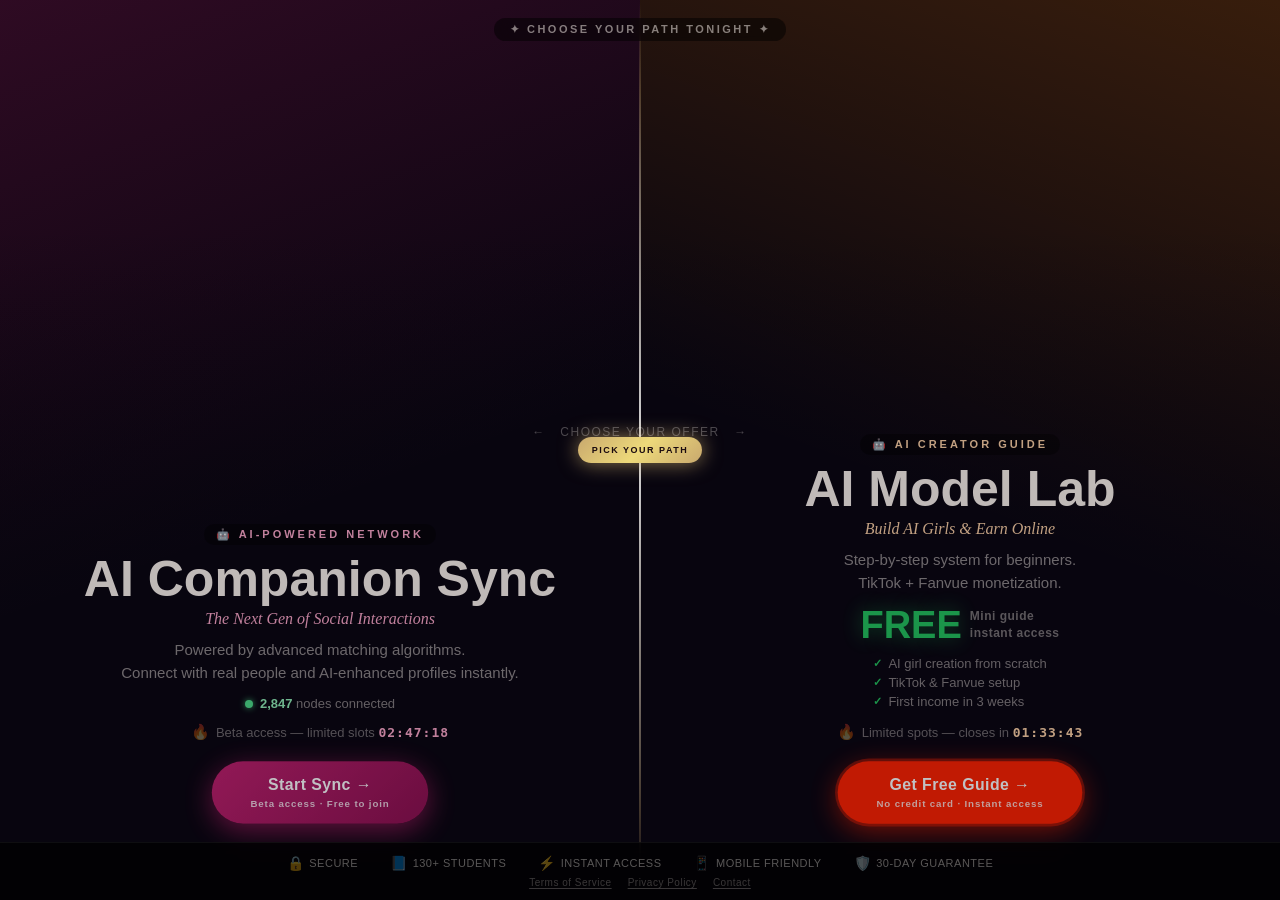
==== index.html @ e27bc1e7 "polish: easing, active states, particles fix, prefers-reduced-motion" ====
<!DOCTYPE html>
<html lang="en">
<head>
<meta charset="UTF-8">
<meta name="viewport" content="width=device-width, initial-scale=1.0, maximum-scale=1.0, user-scalable=no">
<meta property="og:type" content="product"/>
<meta property="og:title" content="AI Model Lab — Free Guide: Build AI Girls & Earn Online"/>
<meta property="og:description" content="Step-by-step system for creating AI girl models and monetizing on TikTok and Fanvue. Free beginner guide."/>
<meta property="og:site_name" content="AI Model Lab"/>
<meta property="og:image" content="https://ai-girls-v1.pages.dev/og-image.jpg"/>
<meta property="og:image:width" content="1200"/>
<meta property="og:image:height" content="630"/>
<meta property="product:price:amount" content="0"/>
<meta property="product:price:currency" content="USD"/>
<meta property="og:availability" content="instock"/>
<link rel="canonical" href="https://ai-girls-v1.pages.dev"/>
<meta property="og:url" content="https://ai-girls-v1.pages.dev"/>
<meta name="twitter:card" content="summary_large_image"/>
<meta name="p:domain_verify" content="580d8d4f4d615c4f05cef0080b68ea75"/>
<title>AI Model Lab — Free Guide 2026</title>
<style>
:root{--ease-out:cubic-bezier(0.23,1,0.32,1);--ease-inout:cubic-bezier(0.77,0,0.175,1)}
*{margin:0;padding:0;box-sizing:border-box}
body{background:#08050f;font-family:"Helvetica Neue",Arial,sans-serif;height:100vh;overflow:hidden}

.particles{position:fixed;top:0;left:0;width:100%;height:100%;pointer-events:none;z-index:5;overflow:hidden}
.particle{position:absolute;border-radius:50%;animation:driftV1 linear infinite;opacity:0}
@keyframes driftV1{0%{transform:translateY(100vh);opacity:0}10%{opacity:.5}90%{opacity:.2}100%{transform:translateY(-10vh);opacity:0}}

.split-screen{position:relative;width:100%;height:100vh;overflow:hidden;display:flex}

.half{position:relative;height:100%;overflow:hidden;text-decoration:none;flex:1;transition:flex 0.5s var(--ease-inout);cursor:pointer;-webkit-tap-highlight-color:transparent}
.split-screen:hover .half.left:hover{flex:1.25}
.split-screen:hover .half.right:hover{flex:1.25}
.split-screen:hover .half.left:not(:hover){flex:0.75}
.split-screen:hover .half.right:not(:hover){flex:0.75}

.half video.bg{position:absolute;top:0;left:0;width:100%;height:100%;object-fit:cover;object-position:center 10%;transition:transform 0.45s var(--ease-out),filter 0.35s ease;filter:brightness(0.45) saturate(0.8);pointer-events:none}
.half:hover video.bg{transform:scale(1.02);filter:brightness(0.68) saturate(1.3)}

.half-tint{position:absolute;inset:0;z-index:1;transition:opacity .3s ease;opacity:0.35;pointer-events:none}
.half.left  .half-tint{background:linear-gradient(160deg,rgba(192,32,110,0.6) 0%,transparent 55%)}
.half.right .half-tint{background:linear-gradient(200deg,rgba(255,130,0,0.55) 0%,transparent 55%)}
.half:hover .half-tint{opacity:0.7}

.half-gradient{position:absolute;bottom:0;left:0;right:0;height:75%;z-index:2;pointer-events:none}
.half.left  .half-gradient{background:linear-gradient(transparent,rgba(8,5,15,0.98))}
.half.right .half-gradient{background:linear-gradient(transparent,rgba(8,5,15,0.98))}

.half-content{position:absolute;bottom:0;left:0;right:0;z-index:3;padding:clamp(16px,3vw,36px) clamp(14px,2.5vw,28px) clamp(52px,9vh,80px);text-align:center;display:flex;flex-direction:column;align-items:center;transform:translateY(8px);transition:transform .3s var(--ease-out),opacity .25s ease;opacity:0.75;pointer-events:none}
.half:hover .half-content{transform:translateY(0);opacity:1}

.half-label{font-size:clamp(9px,1.8vw,11px);font-weight:800;letter-spacing:3px;text-transform:uppercase;margin-bottom:8px;background:rgba(0,0,0,0.45);padding:4px 12px;border-radius:10px}
.half.left  .half-label{color:#ffaacc}
.half.right .half-label{color:#ffd4a8}

.half-brand{font-size:clamp(24px,4.8vw,50px);font-weight:800;color:#fdf6f0;line-height:1.05;margin-bottom:4px}

.half-tagline{font-size:clamp(13px,2.5vw,16px);font-style:italic;margin-bottom:10px;font-family:Georgia,serif}
.half.left  .half-tagline{color:#ffaacc}
.half.right .half-tagline{color:#ffd4a8}

.half-desc{font-size:clamp(12px,2.2vw,15px);color:rgba(253,246,240,0.55);margin-bottom:12px;line-height:1.55}

.half-online{display:flex;align-items:center;gap:7px;font-size:clamp(11px,2vw,13px);color:rgba(253,246,240,0.5);margin-bottom:12px;justify-content:center}
.online-dot{width:8px;height:8px;border-radius:50%;flex-shrink:0;animation:pulseV1 1.5s ease-in-out infinite}
.half.left .online-dot{background:#4cdf8a;box-shadow:0 0 6px rgba(76,223,138,.8)}
@keyframes pulseV1{0%,100%{transform:scale(1)}50%{transform:scale(1.6);opacity:.5}}
.half-online strong{color:#90f0b8}

.free-badge{display:inline-flex;align-items:center;gap:8px;margin-bottom:12px}
.free-tag{font-size:clamp(22px,4vw,38px);font-weight:900;color:#22c55e;line-height:1;text-shadow:0 0 20px rgba(34,197,94,.5)}
.free-sub{font-size:clamp(10px,1.6vw,12px);color:rgba(253,246,240,0.45);font-weight:600;letter-spacing:.5px;text-align:left;line-height:1.4}

.inside-list{list-style:none;margin-bottom:14px;display:flex;flex-direction:column;gap:4px;align-items:flex-start}
.inside-list li{font-size:clamp(10px,1.7vw,13px);color:rgba(253,246,240,0.5);display:flex;align-items:center;gap:6px}
.inside-list li::before{content:'✓';color:#22c55e;font-weight:900;font-size:11px;flex-shrink:0}

.half-timer{font-size:clamp(11px,2vw,13px);color:rgba(253,246,240,0.42);margin-bottom:16px;display:flex;align-items:center;gap:6px;justify-content:center}
.half-timer .fire{font-size:15px;animation:shakeV1 1s ease-in-out infinite}
@keyframes shakeV1{0%,100%{transform:rotate(-5deg)}50%{transform:rotate(5deg)}}
.half-timer .countdown{font-weight:800;font-family:monospace;letter-spacing:1px}
.half.left  .half-timer .countdown{color:#ffaacc}
.half.right .half-timer .countdown{color:#ffd4a8}

.half-btn{display:inline-flex;flex-direction:column;align-items:center;padding:clamp(13px,2.5vw,17px) clamp(28px,5.5vw,44px);border-radius:50px;font-size:clamp(14px,2.8vw,18px);font-weight:900;color:#fff;border:none;cursor:pointer;pointer-events:auto;touch-action:manipulation;-webkit-tap-highlight-color:transparent;transform:scale(0.88);transition:transform .25s var(--ease-out),box-shadow .25s ease;position:relative;overflow:hidden;letter-spacing:.5px;text-decoration:none}
.half-btn:active{transform:scale(0.94) !important}
.half:hover .half-btn{transform:scale(1)}

.half.left .half-btn{background:linear-gradient(135deg,#c0206e,#8c1050);box-shadow:0 8px 32px rgba(192,32,110,0.65)}
.half.left:hover .half-btn{box-shadow:0 12px 40px rgba(192,32,110,0.85)}
.half.right .half-btn{background:#ff2200;box-shadow:0 0 0 3px rgba(255,34,0,0.4),0 8px 32px rgba(255,34,0,0.6)}
.half.right:hover .half-btn{box-shadow:0 0 0 3px rgba(255,34,0,0.6),0 12px 40px rgba(255,34,0,0.8)}

.half-btn::after{content:"";position:absolute;top:0;left:-100%;width:100%;height:100%;background:linear-gradient(90deg,transparent,rgba(255,255,255,.3),transparent);animation:sweepV1 2.2s ease-in-out infinite}
@keyframes sweepV1{0%{left:-100%}50%,100%{left:100%}}
.btn-sub{font-size:clamp(9px,1.6vw,11px);opacity:.8;font-weight:600;display:block;margin-top:4px;letter-spacing:1px}

.divider-wrap{position:absolute;top:0;bottom:0;left:50%;transform:translateX(-50%);width:60px;z-index:10;pointer-events:none;display:flex;flex-direction:column;align-items:center;justify-content:center;transition:opacity .4s}
.split-screen:hover .divider-wrap{opacity:0}
.divider-line{position:absolute;top:0;bottom:0;left:50%;transform:translateX(-50%);width:2px;background:linear-gradient(180deg,transparent 0%,rgba(201,169,110,.3) 10%,rgba(255,255,255,.85) 50%,rgba(201,169,110,.3) 90%,transparent 100%);animation:lineV1 2.5s ease-in-out infinite}
@keyframes lineV1{0%,100%{opacity:.55}50%{opacity:1;filter:drop-shadow(0 0 8px rgba(255,200,100,.8))}}
.center-badge{background:linear-gradient(135deg,#c9a96e,#edd97a,#c9a96e);color:#1a0a0f;font-size:clamp(7px,1.5vw,9px);font-weight:900;letter-spacing:1.5px;text-transform:uppercase;padding:8px 14px;border-radius:20px;white-space:nowrap;box-shadow:0 0 20px rgba(201,169,110,.7);animation:badgeV1 2s ease-in-out infinite;position:relative;z-index:1}
@keyframes badgeV1{0%,100%{transform:scale(1)}50%{transform:scale(1.08)}}

.topbar{position:absolute;top:0;left:0;right:0;z-index:15;padding:clamp(10px,2vw,18px);display:flex;justify-content:center;pointer-events:none}
.topbar-text{font-size:clamp(9px,1.8vw,11px);color:rgba(253,246,240,.5);letter-spacing:2.5px;text-transform:uppercase;font-weight:600;background:rgba(0,0,0,.5);padding:5px 16px;border-radius:12px;backdrop-filter:blur(8px)}

.hint{position:absolute;top:50%;left:50%;transform:translate(-50%,-180%);z-index:12;font-size:clamp(10px,2vw,12px);color:rgba(253,246,240,.28);letter-spacing:1.5px;text-transform:uppercase;pointer-events:none;white-space:nowrap;animation:hintV1 3s ease-in-out infinite}
@keyframes hintV1{0%,100%{opacity:.28}50%{opacity:.6}}

.trust-bar{position:absolute;bottom:0;left:0;right:0;z-index:15;display:flex;flex-direction:column;align-items:center;gap:6px;padding:clamp(8px,1.5vh,12px);background:rgba(0,0,0,.7);backdrop-filter:blur(10px);border-top:1px solid rgba(255,255,255,.05);pointer-events:none}
.trust-items{display:flex;justify-content:center;gap:clamp(12px,3.5vw,32px);flex-wrap:nowrap}
.trust-item{display:flex;align-items:center;gap:5px;font-size:clamp(9px,1.8vw,11px);color:rgba(253,246,240,.35);letter-spacing:.5px;text-transform:uppercase}
.trust-item span{font-size:clamp(11px,2.2vw,14px)}
.legal-links{display:flex;gap:16px;pointer-events:auto}
.legal-links a{font-size:clamp(8px,1.4vw,10px);color:rgba(253,246,240,.22);letter-spacing:.5px;text-decoration:underline;text-underline-offset:2px;transition:color .2s}
.legal-links a:hover{color:rgba(253,246,240,.5)}

@media(hover:none){
  .half video.bg{filter:brightness(0.6) saturate(1.1)}
  .half-content{opacity:1;transform:none;pointer-events:auto}
  .half-btn{transform:scale(1)}
}
@media(prefers-reduced-motion:reduce){
  .half,.half video.bg,.half-content,.half-tint,.half-btn{transition:none}
  .particle,.online-dot,.center-badge,.divider-line,.half-timer .fire,.half-btn::after{animation:none}
}
</style>
</head>
<body>

<div class="particles" id="v1ptc"></div>

<div class="split-screen" id="v1ss">

  <div class="topbar">
    <div class="topbar-text">✦ Choose your path tonight ✦</div>
  </div>

  <div class="hint">← &nbsp; choose your offer &nbsp; →</div>

  <!-- LEFT: AI Companion Sync -->
  <a href="/go?offer=left"
     class="half left" id="v1left"
     onclick="trackClick('ai-v1','AICompanionSync','acc3','direct')">
    <video class="bg" autoplay muted loop playsinline>
      <source src="4.mp4" type="video/mp4">
    </video>
    <div class="half-tint"></div>
    <div class="half-gradient"></div>
    <div class="half-content">
      <div class="half-label">🤖 AI-Powered Network</div>
      <div class="half-brand">AI Companion Sync</div>
      <div class="half-tagline">The Next Gen of Social Interactions</div>
      <div class="half-desc">Powered by advanced matching algorithms.<br>Connect with real people and AI-enhanced profiles instantly.</div>
      <div class="half-online">
        <div class="online-dot"></div>
        <span><strong>2,847</strong> nodes connected</span>
      </div>
      <div class="half-timer">
        <span class="fire">🔥</span>
        <span>Beta access — limited slots&nbsp;<span class="countdown" id="v1t1">02:47:19</span></span>
      </div>
      <button class="half-btn">
        Start Sync →
        <span class="btn-sub">Beta access · Free to join</span>
      </button>
    </div>
  </a>

  <!-- RIGHT: AI Course -->
  <a href="/go?offer=right"
     class="half right" id="v1right"
     onclick="trackClick('ai-v1','AIModelLab','acc3','course')">
    <video class="bg" autoplay muted loop playsinline>
      <source src="3.mp4" type="video/mp4">
    </video>
    <div class="half-tint"></div>
    <div class="half-gradient"></div>
    <div class="half-content">
      <div class="half-label">🤖 AI Creator Guide</div>
      <div class="half-brand">AI Model Lab</div>
      <div class="half-tagline">Build AI Girls & Earn Online</div>
      <div class="half-desc">Step-by-step system for beginners.<br>TikTok + Fanvue monetization.</div>
      <div class="free-badge">
        <div class="free-tag">FREE</div>
        <div class="free-sub">Mini guide<br>instant access</div>
      </div>
      <ul class="inside-list">
        <li>AI girl creation from scratch</li>
        <li>TikTok & Fanvue setup</li>
        <li>First income in 3 weeks</li>
      </ul>
      <div class="half-timer">
        <span class="fire">🔥</span>
        <span>Limited spots — closes in&nbsp;<span class="countdown" id="v1t2">01:33:44</span></span>
      </div>
      <button class="half-btn">
        Get Free Guide →
        <span class="btn-sub">No credit card · Instant access</span>
      </button>
    </div>
  </a>

  <div class="divider-wrap">
    <div class="divider-line"></div>
    <div class="center-badge">Pick Your Path</div>
  </div>

  <div class="trust-bar">
    <div class="trust-items">
      <div class="trust-item"><span>🔒</span> Secure</div>
      <div class="trust-item"><span>📘</span> 130+ Students</div>
      <div class="trust-item"><span>⚡</span> Instant Access</div>
      <div class="trust-item"><span>📱</span> Mobile Friendly</div>
      <div class="trust-item"><span>🛡️</span> 30-day Guarantee</div>
    </div>
    <div class="legal-links">
      <a href="/terms">Terms of Service</a>
      <a href="/privacy">Privacy Policy</a>
      <a href="/contact">Contact</a>
    </div>
  </div>

</div>

<script>
const pc=document.getElementById("v1ptc");
for(let i=0;i<25;i++){
  const p=document.createElement("div");p.className="particle";
  p.style.left=Math.random()*100+"%";
  p.style.animationDuration=(5+Math.random()*7)+"s";
  p.style.animationDelay=(Math.random()*9)+"s";
  const s=(2+Math.random()*4)+"px";p.style.width=s;p.style.height=s;
  p.style.background=["#ff8060","#ffd4a8","#ff3c3c","#ffa080","#ffffff"][Math.floor(Math.random()*5)];
  pc.appendChild(p);
}

function makeTimer(id,s){
  const el=document.getElementById(id);
  setInterval(()=>{
    if(s<=0)s=14400;s--;
    el.textContent=String(Math.floor(s/3600)).padStart(2,"0")+":"+String(Math.floor(s%3600/60)).padStart(2,"0")+":"+String(s%60).padStart(2,"0");
  },1000);
}
makeTimer("v1t1",10039);
makeTimer("v1t2",5624);

const left=document.getElementById("v1left"),right=document.getElementById("v1right");
const ss=document.getElementById("v1ss");
let active=null,tx=0,ty=0;
ss.addEventListener("touchstart",e=>{tx=e.touches[0].clientX;ty=e.touches[0].clientY},{passive:true});
ss.addEventListener("touchmove",e=>{
  const dx=e.touches[0].clientX-tx,dy=e.touches[0].clientY-ty;
  if(Math.abs(dx)>20&&Math.abs(dx)>Math.abs(dy)){
    e.preventDefault();
    const goRight=dx<0;
    left.style.flex=goRight?"0.55":"1.65";right.style.flex=goRight?"1.65":"0.55";
    active=goRight?right:left;
  }
},{passive:false});
[left,right].forEach(el=>{
  el.addEventListener("touchstart",e=>{
    if(active!==el){e.preventDefault();active=el;
      left.style.flex=el===left?"1.65":"0.55";right.style.flex=el===right?"1.65":"0.55";}
  },{passive:false});
});

const GS='https://script.google.com/macros/s/AKfycbxTnxPi9NM2UMS2STc3cYKUYpZC90HTCL5RYWIX8rKLseaEYXH8nr1yMLroba7RYpOA/exec';
function trackClick(landing,offer,acc,offerId){
  try{fetch(GS,{method:'POST',mode:'no-cors',headers:{'Content-Type':'application/json'},body:JSON.stringify({landing,offer,acc,offer_id:offerId,utm_source:'pinterest',ts:new Date().toISOString()})});}catch(e){}
}

(function(){
  const urlAcc=new URLSearchParams(window.location.search).get('acc');
  if(!urlAcc)return;
  document.querySelectorAll('a.half').forEach(function(a){
    const href=a.getAttribute('href');
    if(href&&href.indexOf('/go?')===0){
      a.setAttribute('href',href+'&acc='+urlAcc);
    }
    const oc=a.getAttribute('onclick');
    if(oc){
      a.setAttribute('onclick',oc.replace(/'acc\d+'|'dating_acc\d+'|'acc\d+[a-z]+'/,"'"+urlAcc+"'"));
    }
  });
})();
</script>
</body>
</html>
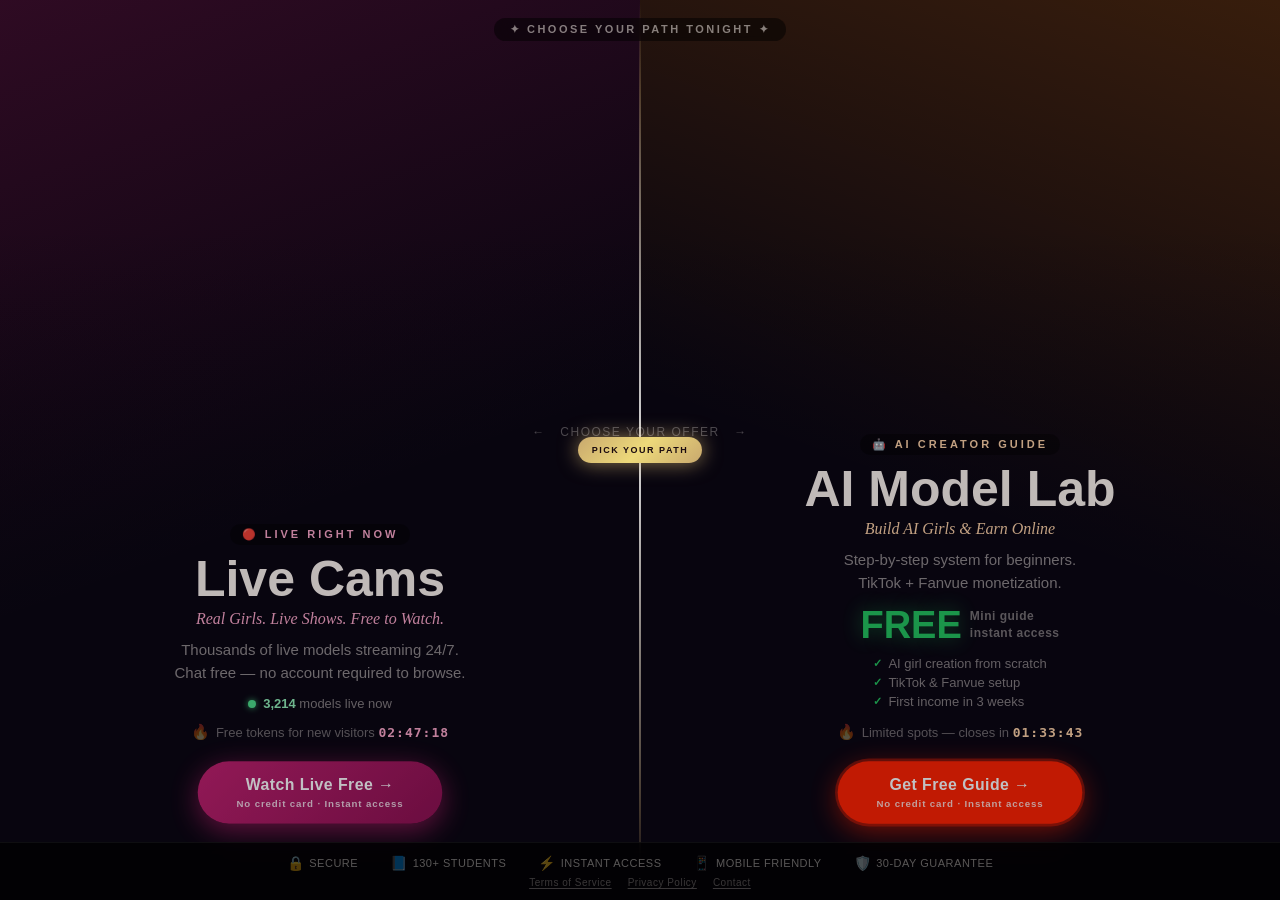
==== commit 1c88b6cf: "Replace dead SexyFans (0% CR) with Jerkmate PPS on LEFT button - _worker.js: ai-girls-v1 left offer " ====
--- a/index.html
+++ b/index.html
@@ -140,31 +140,31 @@
 
   <div class="hint">← &nbsp; choose your offer &nbsp; →</div>
 
-  <!-- LEFT: AI Companion Sync -->
+  <!-- LEFT: Live Cams (Jerkmate PPS) -->
   <a href="/go?offer=left"
      class="half left" id="v1left"
-     onclick="trackClick('ai-v1','AICompanionSync','acc3','direct')">
+     onclick="trackClick('ai-v1','Jerkmate','acc3','direct')">
     <video class="bg" autoplay muted loop playsinline>
       <source src="4.mp4" type="video/mp4">
     </video>
     <div class="half-tint"></div>
     <div class="half-gradient"></div>
     <div class="half-content">
-      <div class="half-label">🤖 AI-Powered Network</div>
-      <div class="half-brand">AI Companion Sync</div>
-      <div class="half-tagline">The Next Gen of Social Interactions</div>
-      <div class="half-desc">Powered by advanced matching algorithms.<br>Connect with real people and AI-enhanced profiles instantly.</div>
+      <div class="half-label">🔴 Live Right Now</div>
+      <div class="half-brand">Live Cams</div>
+      <div class="half-tagline">Real Girls. Live Shows. Free to Watch.</div>
+      <div class="half-desc">Thousands of live models streaming 24/7.<br>Chat free — no account required to browse.</div>
       <div class="half-online">
         <div class="online-dot"></div>
-        <span><strong>2,847</strong> nodes connected</span>
+        <span><strong>3,214</strong> models live now</span>
       </div>
       <div class="half-timer">
         <span class="fire">🔥</span>
-        <span>Beta access — limited slots&nbsp;<span class="countdown" id="v1t1">02:47:19</span></span>
+        <span>Free tokens for new visitors&nbsp;<span class="countdown" id="v1t1">02:47:19</span></span>
       </div>
       <button class="half-btn">
-        Start Sync →
-        <span class="btn-sub">Beta access · Free to join</span>
+        Watch Live Free →
+        <span class="btn-sub">No credit card · Instant access</span>
       </button>
     </div>
   </a>
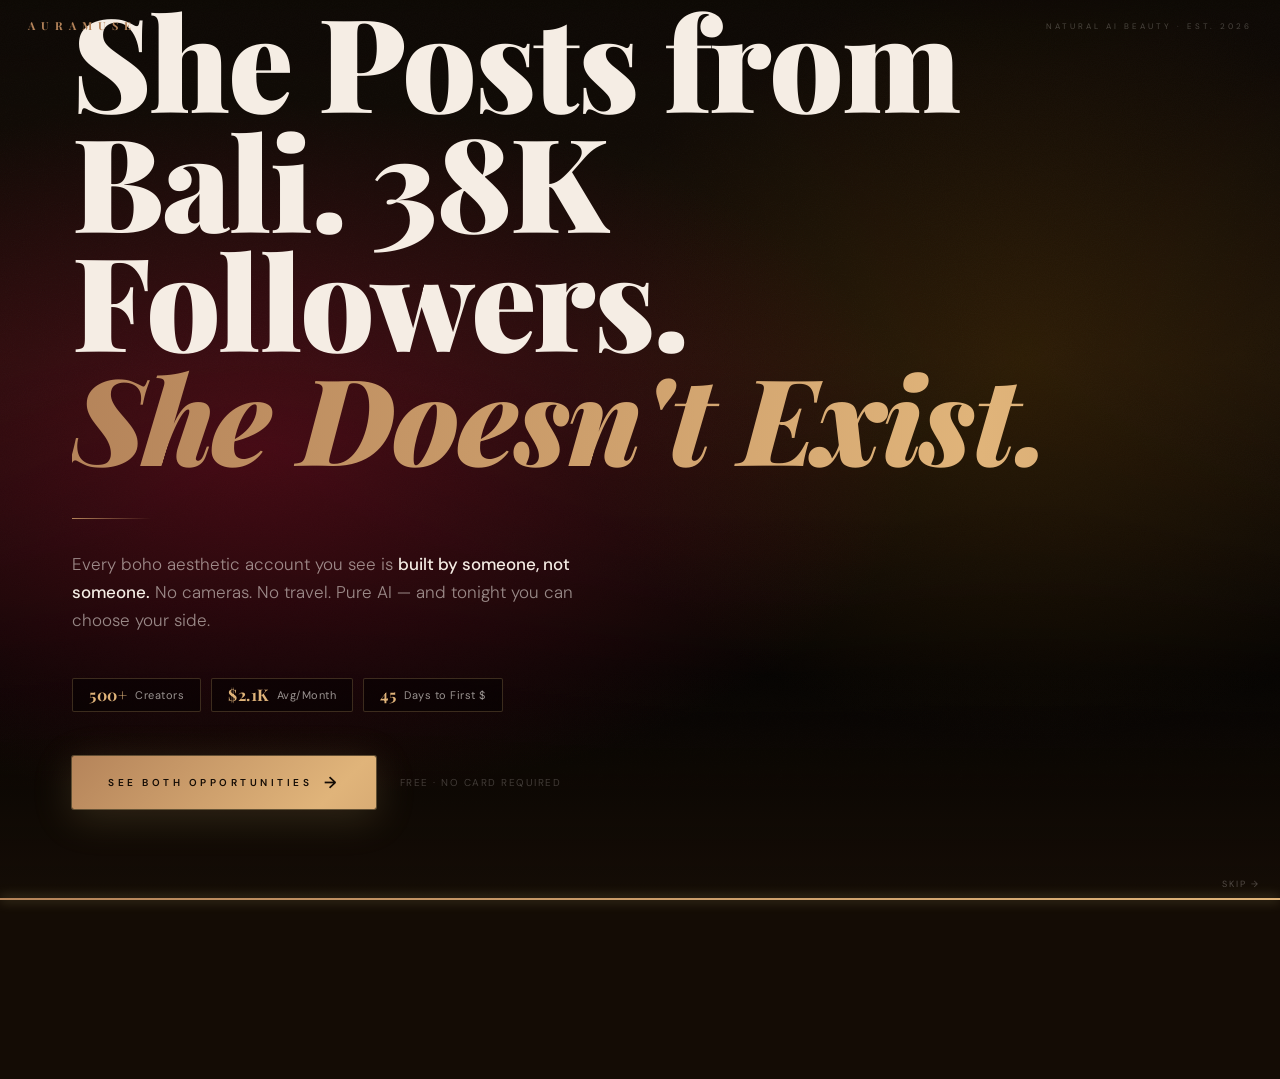
==== commit d006a07e: "deploy: AI Girls v1 (AuraMuse) — bridge + offers + worker" ====
--- a/index.html
+++ b/index.html
@@ -4,10 +4,10 @@
 <meta charset="UTF-8">
 <meta name="viewport" content="width=device-width, initial-scale=1.0, maximum-scale=1.0, user-scalable=no">
 <meta property="og:type" content="product"/>
-<meta property="og:title" content="AI Model Lab — Free Guide: Build AI Girls & Earn Online"/>
-<meta property="og:description" content="Step-by-step system for creating AI girl models and monetizing on TikTok and Fanvue. Free beginner guide."/>
-<meta property="og:site_name" content="AI Model Lab"/>
-<meta property="og:image" content="https://ai-girls-v1.pages.dev/og-image.jpg"/>
+<meta property="og:title" content="AuraMuse — The AI Model Economy"/>
+<meta property="og:description" content="The AI accounts you scroll past daily are making real money. Here's how."/>
+<meta property="og:site_name" content="AuraMuse"/>
+<meta property="og:image" content="https://ai-girls-v1.pages.dev/og-image.svg"/>
 <meta property="og:image:width" content="1200"/>
 <meta property="og:image:height" content="630"/>
 <meta property="product:price:amount" content="0"/>
@@ -17,275 +17,156 @@
 <meta property="og:url" content="https://ai-girls-v1.pages.dev"/>
 <meta name="twitter:card" content="summary_large_image"/>
 <meta name="p:domain_verify" content="580d8d4f4d615c4f05cef0080b68ea75"/>
-<title>AI Model Lab — Free Guide 2026</title>
+<meta name="robots" content="index, follow">
+<title>AuraMuse Studio</title>
+<link rel="preconnect" href="https://fonts.googleapis.com">
+<link rel="preconnect" href="https://fonts.gstatic.com" crossorigin>
+<link href="https://fonts.googleapis.com/css2?family=Playfair+Display:ital,wght@0,400;0,700;0,900;1,400;1,700;1,900&family=DM+Sans:wght@300;400;500&display=swap" rel="stylesheet">
 <style>
-:root{--ease-out:cubic-bezier(0.23,1,0.32,1);--ease-inout:cubic-bezier(0.77,0,0.175,1)}
-*{margin:0;padding:0;box-sizing:border-box}
-body{background:#08050f;font-family:"Helvetica Neue",Arial,sans-serif;height:100vh;overflow:hidden}
+*, *::before, *::after { margin:0; padding:0; box-sizing:border-box; }
 
-.particles{position:fixed;top:0;left:0;width:100%;height:100%;pointer-events:none;z-index:5;overflow:hidden}
-.particle{position:absolute;border-radius:50%;animation:driftV1 linear infinite;opacity:0}
-@keyframes driftV1{0%{transform:translateY(100vh);opacity:0}10%{opacity:.5}90%{opacity:.2}100%{transform:translateY(-10vh);opacity:0}}
+:root {
+  --gold:    #b5845a;
+  --gold-hi: #e0b47a;
+  --cream:   #f5ede4;
+  --black:   #140c05;
+  --ease:    cubic-bezier(0.16, 1, 0.3, 1);
+}
 
-.split-screen{position:relative;width:100%;height:100vh;overflow:hidden;display:flex}
+html, body {
+  width: 100%; height: 100%;
+  overflow-x: hidden;
+  background: var(--black);
+  color: var(--cream);
+  font-family: 'DM Sans', sans-serif;
+}
 
-.half{position:relative;height:100%;overflow:hidden;text-decoration:none;flex:1;transition:flex 0.5s var(--ease-inout);cursor:pointer;-webkit-tap-highlight-color:transparent}
-.split-screen:hover .half.left:hover{flex:1.25}
-.split-screen:hover .half.right:hover{flex:1.25}
-.split-screen:hover .half.left:not(:hover){flex:0.75}
-.split-screen:hover .half.right:not(:hover){flex:0.75}
+.scene { position: fixed; inset: 0; z-index: 0; }
+.scene video { width: 100%; height: 100%; object-fit: cover; object-position: center 15%; filter: brightness(0.28) saturate(0.6); }
+.scene::before {
+  content: '';
+  position: absolute; inset: 0;
+  background:
+    radial-gradient(ellipse 80% 60% at 20% 50%, rgba(120, 10, 35, 0.5) 0%, transparent 65%),
+    radial-gradient(ellipse 60% 70% at 80% 40%, rgba(80, 50, 5, 0.4) 0%, transparent 60%),
+    linear-gradient(to bottom, rgba(0,0,0,0.4) 0%, transparent 40%, rgba(0,0,0,0.7) 75%, var(--black) 100%);
+  z-index: 1;
+}
+.scene::after {
+  content: ''; position: absolute; inset: 0;
+  background-image: url("data:image/svg+xml,%3Csvg viewBox='0 0 200 200' xmlns='http://www.w3.org/2000/svg'%3E%3Cfilter id='n'%3E%3CfeTurbulence type='fractalNoise' baseFrequency='0.85' numOctaves='4' stitchTiles='stitch'/%3E%3C/filter%3E%3Crect width='100%25' height='100%25' filter='url(%23n)'/%3E%3C/svg%3E");
+  background-size: 180px 180px; opacity: 0.04; z-index: 2; mix-blend-mode: overlay;
+}
 
-.half video.bg{position:absolute;top:0;left:0;width:100%;height:100%;object-fit:cover;object-position:center 10%;transition:transform 0.45s var(--ease-out),filter 0.35s ease;filter:brightness(0.45) saturate(0.8);pointer-events:none}
-.half:hover video.bg{transform:scale(1.02);filter:brightness(0.68) saturate(1.3)}
+.masthead { position: fixed; top: 0; left: 0; right: 0; z-index: 100; padding: 18px 28px; display: flex; justify-content: space-between; align-items: center; }
+.logo { font-family: 'Playfair Display', serif; font-size: 11px; font-weight: 700; letter-spacing: 6px; text-transform: uppercase; color: var(--gold); opacity: 0; animation: fadeIn 1.2s var(--ease) 0.5s forwards; }
+.masthead-tag { font-size: 8px; letter-spacing: 3px; text-transform: uppercase; color: rgba(247,242,236,0.25); opacity: 0; animation: fadeIn 1.2s var(--ease) 0.7s forwards; }
 
-.half-tint{position:absolute;inset:0;z-index:1;transition:opacity .3s ease;opacity:0.35;pointer-events:none}
-.half.left  .half-tint{background:linear-gradient(160deg,rgba(192,32,110,0.6) 0%,transparent 55%)}
-.half.right .half-tint{background:linear-gradient(200deg,rgba(255,130,0,0.55) 0%,transparent 55%)}
-.half:hover .half-tint{opacity:0.7}
+.hero { position: relative; z-index: 10; min-height: 100vh; display: flex; flex-direction: column; justify-content: flex-end; padding: 0 clamp(20px, 6vw, 72px) clamp(80px, 14vh, 130px); }
+.hl-wrap { margin-bottom: clamp(28px, 5vh, 48px); overflow: hidden; }
+.hl-top { font-family: 'Playfair Display', serif; font-size: clamp(52px, 11vw, 130px); font-weight: 900; line-height: 0.92; letter-spacing: -2px; color: var(--cream); display: block; opacity: 0; transform: translateY(40px); animation: slideUp 1s var(--ease) 0.2s forwards; }
+.hl-mid { font-family: 'Playfair Display', serif; font-size: clamp(52px, 11vw, 130px); font-weight: 900; line-height: 0.92; letter-spacing: -2px; color: var(--cream); display: block; opacity: 0; transform: translateY(40px); animation: slideUp 1s var(--ease) 0.35s forwards; }
+.hl-bot { font-family: 'Playfair Display', serif; font-size: clamp(48px, 10vw, 120px); font-weight: 900; font-style: italic; line-height: 0.95; letter-spacing: -2px; background: linear-gradient(90deg, #b5845a 0%, #e0b47a 40%, #b5845a 80%); background-size: 200% auto; -webkit-background-clip: text; -webkit-text-fill-color: transparent; background-clip: text; animation: slideUp 1s var(--ease) 0.5s forwards, shimmer 4s linear 1.5s infinite; display: block; opacity: 0; transform: translateY(40px); }
+@keyframes shimmer { to { background-position: 200% center; } }
 
-.half-gradient{position:absolute;bottom:0;left:0;right:0;height:75%;z-index:2;pointer-events:none}
-.half.left  .half-gradient{background:linear-gradient(transparent,rgba(8,5,15,0.98))}
-.half.right .half-gradient{background:linear-gradient(transparent,rgba(8,5,15,0.98))}
+.gold-rule { width: clamp(40px, 8vw, 80px); height: 1px; background: linear-gradient(to right, var(--gold), transparent); margin-bottom: clamp(20px, 3.5vh, 32px); opacity: 0; animation: fadeIn 1s var(--ease) 0.8s forwards; }
+.sub { font-size: clamp(13px, 2.2vw, 17px); font-weight: 300; color: rgba(247,242,236,0.55); line-height: 1.65; max-width: 520px; margin-bottom: clamp(28px, 5vh, 44px); opacity: 0; animation: fadeIn 1s var(--ease) 0.95s forwards; }
+.sub strong { color: var(--cream); font-weight: 500; }
 
-.half-content{position:absolute;bottom:0;left:0;right:0;z-index:3;padding:clamp(16px,3vw,36px) clamp(14px,2.5vw,28px) clamp(52px,9vh,80px);text-align:center;display:flex;flex-direction:column;align-items:center;transform:translateY(8px);transition:transform .3s var(--ease-out),opacity .25s ease;opacity:0.75;pointer-events:none}
-.half:hover .half-content{transform:translateY(0);opacity:1}
+.pills { display: flex; flex-wrap: wrap; gap: 10px; margin-bottom: clamp(28px, 5vh, 44px); opacity: 0; animation: fadeIn 1s var(--ease) 1.1s forwards; }
+.pill { display: flex; align-items: center; gap: 8px; padding: 8px 16px; border: 1px solid rgba(201,169,110,0.25); border-radius: 2px; backdrop-filter: blur(12px); background: rgba(0,0,0,0.45); font-size: 11px; letter-spacing: 0.5px; color: rgba(247,242,236,0.6); }
+.pill-num { font-family: 'Playfair Display', serif; font-size: 16px; font-weight: 700; color: var(--gold-hi); line-height: 1; }
 
-.half-label{font-size:clamp(9px,1.8vw,11px);font-weight:800;letter-spacing:3px;text-transform:uppercase;margin-bottom:8px;background:rgba(0,0,0,0.45);padding:4px 12px;border-radius:10px}
-.half.left  .half-label{color:#ffaacc}
-.half.right .half-label{color:#ffd4a8}
+.cta-area { display: flex; align-items: center; gap: 24px; flex-wrap: wrap; opacity: 0; animation: fadeIn 1s var(--ease) 1.25s forwards; }
+.cta-btn { display: inline-flex; align-items: center; gap: 12px; padding: 16px 36px; font-family: 'DM Sans', sans-serif; font-size: 10px; font-weight: 600; letter-spacing: 3.5px; text-transform: uppercase; color: var(--black); background: linear-gradient(135deg, var(--gold) 0%, var(--gold-hi) 45%, var(--gold) 100%); background-size: 200% 100%; border: none; border-radius: 2px; cursor: pointer; text-decoration: none; position: relative; overflow: hidden; transition: background-position 0.6s ease, transform 0.3s ease; box-shadow: 0 0 0 1px rgba(201,169,110,0.4), 0 8px 40px rgba(201,169,110,0.2); }
+.cta-btn:hover { background-position: 100% 0; transform: translateY(-2px); }
+.cta-arrow { font-size: 16px; transition: transform 0.3s ease; }
+.cta-btn:hover .cta-arrow { transform: translateX(4px); }
+.cta-note { font-size: 10px; letter-spacing: 1.5px; text-transform: uppercase; color: rgba(247,242,236,0.22); }
 
-.half-brand{font-size:clamp(24px,4.8vw,50px);font-weight:800;color:#fdf6f0;line-height:1.05;margin-bottom:4px}
+.teaser-strip { position: relative; z-index: 10; background: rgba(0,0,0,0.92); backdrop-filter: blur(16px); border-top: 1px solid rgba(201,169,110,0.12); padding: clamp(24px, 4vh, 40px) clamp(20px, 6vw, 72px); display: grid; grid-template-columns: 1fr 1px 1fr; gap: 0 clamp(20px, 4vw, 48px); align-items: center; }
+.strip-divider { height: 100%; background: linear-gradient(to bottom, transparent, rgba(201,169,110,0.3), transparent); min-height: 60px; }
+.strip-item { display: flex; flex-direction: column; gap: 8px; }
+.strip-label { font-size: 8px; letter-spacing: 3px; text-transform: uppercase; color: var(--gold); font-weight: 600; }
+.strip-label span { margin-right: 6px; }
+.strip-title { font-family: 'Playfair Display', serif; font-size: clamp(16px, 2.5vw, 22px); font-weight: 700; color: var(--cream); line-height: 1.2; }
+.strip-desc { font-size: 12px; font-weight: 300; color: rgba(247,242,236,0.45); line-height: 1.55; }
 
-.half-tagline{font-size:clamp(13px,2.5vw,16px);font-style:italic;margin-bottom:10px;font-family:Georgia,serif}
-.half.left  .half-tagline{color:#ffaacc}
-.half.right .half-tagline{color:#ffd4a8}
+.progress-wrap { position: fixed; bottom: 0; left: 0; right: 0; z-index: 200; height: 2px; background: rgba(201,169,110,0.15); }
+.progress-bar { height: 100%; width: 0%; background: linear-gradient(90deg, var(--gold), var(--gold-hi)); box-shadow: 0 0 12px rgba(240,216,138,0.6); animation: fillBar 3s linear 1.2s forwards; }
+@keyframes fillBar { from { width: 0%; } to { width: 100%; } }
 
-.half-desc{font-size:clamp(12px,2.2vw,15px);color:rgba(253,246,240,0.55);margin-bottom:12px;line-height:1.55}
+.skip-hint { position: fixed; bottom: 10px; right: 20px; z-index: 201; font-size: 9px; letter-spacing: 2px; text-transform: uppercase; color: rgba(247,242,236,0.28); cursor: pointer; transition: color 0.2s; opacity: 0; animation: fadeIn 0.8s var(--ease) 1.8s forwards; }
+.skip-hint:hover { color: var(--gold); }
 
-.half-online{display:flex;align-items:center;gap:7px;font-size:clamp(11px,2vw,13px);color:rgba(253,246,240,0.5);margin-bottom:12px;justify-content:center}
-.online-dot{width:8px;height:8px;border-radius:50%;flex-shrink:0;animation:pulseV1 1.5s ease-in-out infinite}
-.half.left .online-dot{background:#4cdf8a;box-shadow:0 0 6px rgba(76,223,138,.8)}
-@keyframes pulseV1{0%,100%{transform:scale(1)}50%{transform:scale(1.6);opacity:.5}}
-.half-online strong{color:#90f0b8}
+@keyframes slideUp { to { opacity:1; transform: translateY(0); } }
+@keyframes fadeIn  { to { opacity:1; } }
 
-.free-badge{display:inline-flex;align-items:center;gap:8px;margin-bottom:12px}
-.free-tag{font-size:clamp(22px,4vw,38px);font-weight:900;color:#22c55e;line-height:1;text-shadow:0 0 20px rgba(34,197,94,.5)}
-.free-sub{font-size:clamp(10px,1.6vw,12px);color:rgba(253,246,240,0.45);font-weight:600;letter-spacing:.5px;text-align:left;line-height:1.4}
-
-.inside-list{list-style:none;margin-bottom:14px;display:flex;flex-direction:column;gap:4px;align-items:flex-start}
-.inside-list li{font-size:clamp(10px,1.7vw,13px);color:rgba(253,246,240,0.5);display:flex;align-items:center;gap:6px}
-.inside-list li::before{content:'✓';color:#22c55e;font-weight:900;font-size:11px;flex-shrink:0}
-
-.half-timer{font-size:clamp(11px,2vw,13px);color:rgba(253,246,240,0.42);margin-bottom:16px;display:flex;align-items:center;gap:6px;justify-content:center}
-.half-timer .fire{font-size:15px;animation:shakeV1 1s ease-in-out infinite}
-@keyframes shakeV1{0%,100%{transform:rotate(-5deg)}50%{transform:rotate(5deg)}}
-.half-timer .countdown{font-weight:800;font-family:monospace;letter-spacing:1px}
-.half.left  .half-timer .countdown{color:#ffaacc}
-.half.right .half-timer .countdown{color:#ffd4a8}
-
-.half-btn{display:inline-flex;flex-direction:column;align-items:center;padding:clamp(13px,2.5vw,17px) clamp(28px,5.5vw,44px);border-radius:50px;font-size:clamp(14px,2.8vw,18px);font-weight:900;color:#fff;border:none;cursor:pointer;pointer-events:auto;touch-action:manipulation;-webkit-tap-highlight-color:transparent;transform:scale(0.88);transition:transform .25s var(--ease-out),box-shadow .25s ease;position:relative;overflow:hidden;letter-spacing:.5px;text-decoration:none}
-.half-btn:active{transform:scale(0.94) !important}
-.half:hover .half-btn{transform:scale(1)}
-
-.half.left .half-btn{background:linear-gradient(135deg,#c0206e,#8c1050);box-shadow:0 8px 32px rgba(192,32,110,0.65)}
-.half.left:hover .half-btn{box-shadow:0 12px 40px rgba(192,32,110,0.85)}
-.half.right .half-btn{background:#ff2200;box-shadow:0 0 0 3px rgba(255,34,0,0.4),0 8px 32px rgba(255,34,0,0.6)}
-.half.right:hover .half-btn{box-shadow:0 0 0 3px rgba(255,34,0,0.6),0 12px 40px rgba(255,34,0,0.8)}
-
-.half-btn::after{content:"";position:absolute;top:0;left:-100%;width:100%;height:100%;background:linear-gradient(90deg,transparent,rgba(255,255,255,.3),transparent);animation:sweepV1 2.2s ease-in-out infinite}
-@keyframes sweepV1{0%{left:-100%}50%,100%{left:100%}}
-.btn-sub{font-size:clamp(9px,1.6vw,11px);opacity:.8;font-weight:600;display:block;margin-top:4px;letter-spacing:1px}
-
-.divider-wrap{position:absolute;top:0;bottom:0;left:50%;transform:translateX(-50%);width:60px;z-index:10;pointer-events:none;display:flex;flex-direction:column;align-items:center;justify-content:center;transition:opacity .4s}
-.split-screen:hover .divider-wrap{opacity:0}
-.divider-line{position:absolute;top:0;bottom:0;left:50%;transform:translateX(-50%);width:2px;background:linear-gradient(180deg,transparent 0%,rgba(201,169,110,.3) 10%,rgba(255,255,255,.85) 50%,rgba(201,169,110,.3) 90%,transparent 100%);animation:lineV1 2.5s ease-in-out infinite}
-@keyframes lineV1{0%,100%{opacity:.55}50%{opacity:1;filter:drop-shadow(0 0 8px rgba(255,200,100,.8))}}
-.center-badge{background:linear-gradient(135deg,#c9a96e,#edd97a,#c9a96e);color:#1a0a0f;font-size:clamp(7px,1.5vw,9px);font-weight:900;letter-spacing:1.5px;text-transform:uppercase;padding:8px 14px;border-radius:20px;white-space:nowrap;box-shadow:0 0 20px rgba(201,169,110,.7);animation:badgeV1 2s ease-in-out infinite;position:relative;z-index:1}
-@keyframes badgeV1{0%,100%{transform:scale(1)}50%{transform:scale(1.08)}}
-
-.topbar{position:absolute;top:0;left:0;right:0;z-index:15;padding:clamp(10px,2vw,18px);display:flex;justify-content:center;pointer-events:none}
-.topbar-text{font-size:clamp(9px,1.8vw,11px);color:rgba(253,246,240,.5);letter-spacing:2.5px;text-transform:uppercase;font-weight:600;background:rgba(0,0,0,.5);padding:5px 16px;border-radius:12px;backdrop-filter:blur(8px)}
-
-.hint{position:absolute;top:50%;left:50%;transform:translate(-50%,-180%);z-index:12;font-size:clamp(10px,2vw,12px);color:rgba(253,246,240,.28);letter-spacing:1.5px;text-transform:uppercase;pointer-events:none;white-space:nowrap;animation:hintV1 3s ease-in-out infinite}
-@keyframes hintV1{0%,100%{opacity:.28}50%{opacity:.6}}
-
-.trust-bar{position:absolute;bottom:0;left:0;right:0;z-index:15;display:flex;flex-direction:column;align-items:center;gap:6px;padding:clamp(8px,1.5vh,12px);background:rgba(0,0,0,.7);backdrop-filter:blur(10px);border-top:1px solid rgba(255,255,255,.05);pointer-events:none}
-.trust-items{display:flex;justify-content:center;gap:clamp(12px,3.5vw,32px);flex-wrap:nowrap}
-.trust-item{display:flex;align-items:center;gap:5px;font-size:clamp(9px,1.8vw,11px);color:rgba(253,246,240,.35);letter-spacing:.5px;text-transform:uppercase}
-.trust-item span{font-size:clamp(11px,2.2vw,14px)}
-.legal-links{display:flex;gap:16px;pointer-events:auto}
-.legal-links a{font-size:clamp(8px,1.4vw,10px);color:rgba(253,246,240,.22);letter-spacing:.5px;text-decoration:underline;text-underline-offset:2px;transition:color .2s}
-.legal-links a:hover{color:rgba(253,246,240,.5)}
-
-@media(hover:none){
-  .half video.bg{filter:brightness(0.6) saturate(1.1)}
-  .half-content{opacity:1;transform:none;pointer-events:auto}
-  .half-btn{transform:scale(1)}
+@media (max-width: 600px) {
+  .hero { padding: 0 20px 72px; }
+  .hl-top, .hl-mid, .hl-bot { letter-spacing: -1px; }
+  .teaser-strip { grid-template-columns: 1fr; grid-template-rows: auto 1px auto; gap: clamp(20px, 4vw, 28px) 0; }
+  .strip-divider { min-height: 1px; height: 1px; background: linear-gradient(to right, transparent, rgba(201,169,110,0.3), transparent); }
+  .cta-btn { width: 100%; justify-content: center; }
 }
-@media(prefers-reduced-motion:reduce){
-  .half,.half video.bg,.half-content,.half-tint,.half-btn{transition:none}
-  .particle,.online-dot,.center-badge,.divider-line,.half-timer .fire,.half-btn::after{animation:none}
+@media (prefers-reduced-motion: reduce) {
+  *, *::before, *::after { animation: none !important; transition: none !important; }
+  .hl-top, .hl-mid, .hl-bot, .logo, .masthead-tag, .gold-rule, .sub, .pills, .cta-area { opacity: 1 !important; transform: none !important; }
 }
 </style>
 </head>
 <body>
-
-<div class="particles" id="v1ptc"></div>
-
-<div class="split-screen" id="v1ss">
-
-  <div class="topbar">
-    <div class="topbar-text">✦ Choose your path tonight ✦</div>
+<div class="scene">
+  <video autoplay muted loop playsinline preload="metadata">
+    <source src="4.mp4" type="video/mp4">
+  </video>
+</div>
+<header class="masthead">
+  <div class="logo">AuraMuse</div>
+  <div class="masthead-tag">Natural AI Beauty · Est. 2026</div>
+</header>
+<section class="hero">
+  <div class="hl-wrap">
+    <span class="hl-top">She Posts from</span>
+    <span class="hl-mid">Bali. 38K Followers.</span>
+    <span class="hl-bot">She Doesn't Exist.</span>
   </div>
-
-  <div class="hint">← &nbsp; choose your offer &nbsp; →</div>
-
-  <!-- LEFT: Live Cams (Jerkmate PPS) -->
-  <a href="/go?offer=left"
-     class="half left" id="v1left"
-     onclick="trackClick('ai-v1','Jerkmate','acc3','direct')">
-    <video class="bg" autoplay muted loop playsinline>
-      <source src="4.mp4" type="video/mp4">
-    </video>
-    <div class="half-tint"></div>
-    <div class="half-gradient"></div>
-    <div class="half-content">
-      <div class="half-label">🔴 Live Right Now</div>
-      <div class="half-brand">Live Cams</div>
-      <div class="half-tagline">Real Girls. Live Shows. Free to Watch.</div>
-      <div class="half-desc">Thousands of live models streaming 24/7.<br>Chat free — no account required to browse.</div>
-      <div class="half-online">
-        <div class="online-dot"></div>
-        <span><strong>3,214</strong> models live now</span>
-      </div>
-      <div class="half-timer">
-        <span class="fire">🔥</span>
-        <span>Free tokens for new visitors&nbsp;<span class="countdown" id="v1t1">02:47:19</span></span>
-      </div>
-      <button class="half-btn">
-        Watch Live Free →
-        <span class="btn-sub">No credit card · Instant access</span>
-      </button>
-    </div>
-  </a>
-
-  <!-- RIGHT: AI Course -->
-  <a href="/go?offer=right"
-     class="half right" id="v1right"
-     onclick="trackClick('ai-v1','AIModelLab','acc3','course')">
-    <video class="bg" autoplay muted loop playsinline>
-      <source src="3.mp4" type="video/mp4">
-    </video>
-    <div class="half-tint"></div>
-    <div class="half-gradient"></div>
-    <div class="half-content">
-      <div class="half-label">🤖 AI Creator Guide</div>
-      <div class="half-brand">AI Model Lab</div>
-      <div class="half-tagline">Build AI Girls & Earn Online</div>
-      <div class="half-desc">Step-by-step system for beginners.<br>TikTok + Fanvue monetization.</div>
-      <div class="free-badge">
-        <div class="free-tag">FREE</div>
-        <div class="free-sub">Mini guide<br>instant access</div>
-      </div>
-      <ul class="inside-list">
-        <li>AI girl creation from scratch</li>
-        <li>TikTok & Fanvue setup</li>
-        <li>First income in 3 weeks</li>
-      </ul>
-      <div class="half-timer">
-        <span class="fire">🔥</span>
-        <span>Limited spots — closes in&nbsp;<span class="countdown" id="v1t2">01:33:44</span></span>
-      </div>
-      <button class="half-btn">
-        Get Free Guide →
-        <span class="btn-sub">No credit card · Instant access</span>
-      </button>
-    </div>
-  </a>
-
-  <div class="divider-wrap">
-    <div class="divider-line"></div>
-    <div class="center-badge">Pick Your Path</div>
+  <div class="gold-rule"></div>
+  <p class="sub">Every boho aesthetic account you see is <strong>built by someone, not someone.</strong> No cameras. No travel. Pure AI — and tonight you can choose your side.</p>
+  <div class="pills"><div class="pill"><span class="pill-num">500+</span> Creators</div><div class="pill"><span class="pill-num">$2.1K</span> Avg/Month</div><div class="pill"><span class="pill-num">45</span> Days to First $</div></div>
+  <div class="cta-area">
+    <a class="cta-btn" id="ctaBtn" href="/offers">
+      See Both Opportunities <span class="cta-arrow">→</span>
+    </a>
+    <div class="cta-note">Free · No card required</div>
   </div>
-
-  <div class="trust-bar">
-    <div class="trust-items">
-      <div class="trust-item"><span>🔒</span> Secure</div>
-      <div class="trust-item"><span>📘</span> 130+ Students</div>
-      <div class="trust-item"><span>⚡</span> Instant Access</div>
-      <div class="trust-item"><span>📱</span> Mobile Friendly</div>
-      <div class="trust-item"><span>🛡️</span> 30-day Guarantee</div>
-    </div>
-    <div class="legal-links">
-      <a href="/terms">Terms of Service</a>
-      <a href="/privacy">Privacy Policy</a>
-      <a href="/contact">Contact</a>
-    </div>
+</section>
+<div class="progress-wrap"><div class="progress-bar"></div></div>
+<div class="skip-hint" id="skipHint">Skip →</div>
+<div class="teaser-strip">
+  <div class="strip-item">
+    <div class="strip-label"><span>🔴</span> Live Access</div>
+    <div class="strip-title">Exclusive Live Shows</div>
+    <div class="strip-desc">Real models, live — earn commissions for every viewer you send.</div>
   </div>
-
+  <div class="strip-divider"></div>
+  <div class="strip-item">
+    <div class="strip-label"><span>💎</span> Creator Program</div>
+    <div class="strip-title">The AI Creator Blueprint</div>
+    <div class="strip-desc">Build AI model accounts that earn passively. From zero to $1,000.</div>
+  </div>
 </div>
-
 <script>
-const pc=document.getElementById("v1ptc");
-for(let i=0;i<25;i++){
-  const p=document.createElement("div");p.className="particle";
-  p.style.left=Math.random()*100+"%";
-  p.style.animationDuration=(5+Math.random()*7)+"s";
-  p.style.animationDelay=(Math.random()*9)+"s";
-  const s=(2+Math.random()*4)+"px";p.style.width=s;p.style.height=s;
-  p.style.background=["#ff8060","#ffd4a8","#ff3c3c","#ffa080","#ffffff"][Math.floor(Math.random()*5)];
-  pc.appendChild(p);
-}
-
-function makeTimer(id,s){
-  const el=document.getElementById(id);
-  setInterval(()=>{
-    if(s<=0)s=14400;s--;
-    el.textContent=String(Math.floor(s/3600)).padStart(2,"0")+":"+String(Math.floor(s%3600/60)).padStart(2,"0")+":"+String(s%60).padStart(2,"0");
-  },1000);
-}
-makeTimer("v1t1",10039);
-makeTimer("v1t2",5624);
-
-const left=document.getElementById("v1left"),right=document.getElementById("v1right");
-const ss=document.getElementById("v1ss");
-let active=null,tx=0,ty=0;
-ss.addEventListener("touchstart",e=>{tx=e.touches[0].clientX;ty=e.touches[0].clientY},{passive:true});
-ss.addEventListener("touchmove",e=>{
-  const dx=e.touches[0].clientX-tx,dy=e.touches[0].clientY-ty;
-  if(Math.abs(dx)>20&&Math.abs(dx)>Math.abs(dy)){
-    e.preventDefault();
-    const goRight=dx<0;
-    left.style.flex=goRight?"0.55":"1.65";right.style.flex=goRight?"1.65":"0.55";
-    active=goRight?right:left;
-  }
-},{passive:false});
-[left,right].forEach(el=>{
-  el.addEventListener("touchstart",e=>{
-    if(active!==el){e.preventDefault();active=el;
-      left.style.flex=el===left?"1.65":"0.55";right.style.flex=el===right?"1.65":"0.55";}
-  },{passive:false});
-});
-
-const GS='https://script.google.com/macros/s/AKfycbxTnxPi9NM2UMS2STc3cYKUYpZC90HTCL5RYWIX8rKLseaEYXH8nr1yMLroba7RYpOA/exec';
-function trackClick(landing,offer,acc,offerId){
-  try{fetch(GS,{method:'POST',mode:'no-cors',headers:{'Content-Type':'application/json'},body:JSON.stringify({landing,offer,acc,offer_id:offerId,utm_source:'pinterest',ts:new Date().toISOString()})});}catch(e){}
-}
-
-(function(){
-  const urlAcc=new URLSearchParams(window.location.search).get('acc');
-  if(!urlAcc)return;
-  document.querySelectorAll('a.half').forEach(function(a){
-    const href=a.getAttribute('href');
-    if(href&&href.indexOf('/go?')===0){
-      a.setAttribute('href',href+'&acc='+urlAcc);
-    }
-    const oc=a.getAttribute('onclick');
-    if(oc){
-      a.setAttribute('onclick',oc.replace(/'acc\d+'|'dating_acc\d+'|'acc\d+[a-z]+'/,"'"+urlAcc+"'"));
-    }
-  });
-})();
+const acc = new URLSearchParams(location.search).get('acc') || '';
+const offersUrl = '/offers' + (acc ? '?acc=' + acc : '');
+document.getElementById('ctaBtn').href = offersUrl;
+const redirectTimer = setTimeout(() => { window.location.href = offersUrl; }, 4200);
+document.getElementById('skipHint').addEventListener('click', () => { clearTimeout(redirectTimer); window.location.href = offersUrl; });
+document.getElementById('ctaBtn').addEventListener('click', () => { clearTimeout(redirectTimer); });
+try {
+  fetch('https://script.google.com/macros/s/AKfycbxTnxPi9NM2UMS2STc3cYKUYpZC90HTCL5RYWIX8rKLseaEYXH8nr1yMLroba7RYpOA/exec', { method: 'POST', mode: 'no-cors', headers: {'Content-Type':'application/json'},
+    body: JSON.stringify({landing:'ai-girls-v1', offer:'pageview', acc, utm_source:'pinterest', ts: new Date().toISOString()}) });
+} catch(e) {}
 </script>
 </body>
-</html>
+</html>
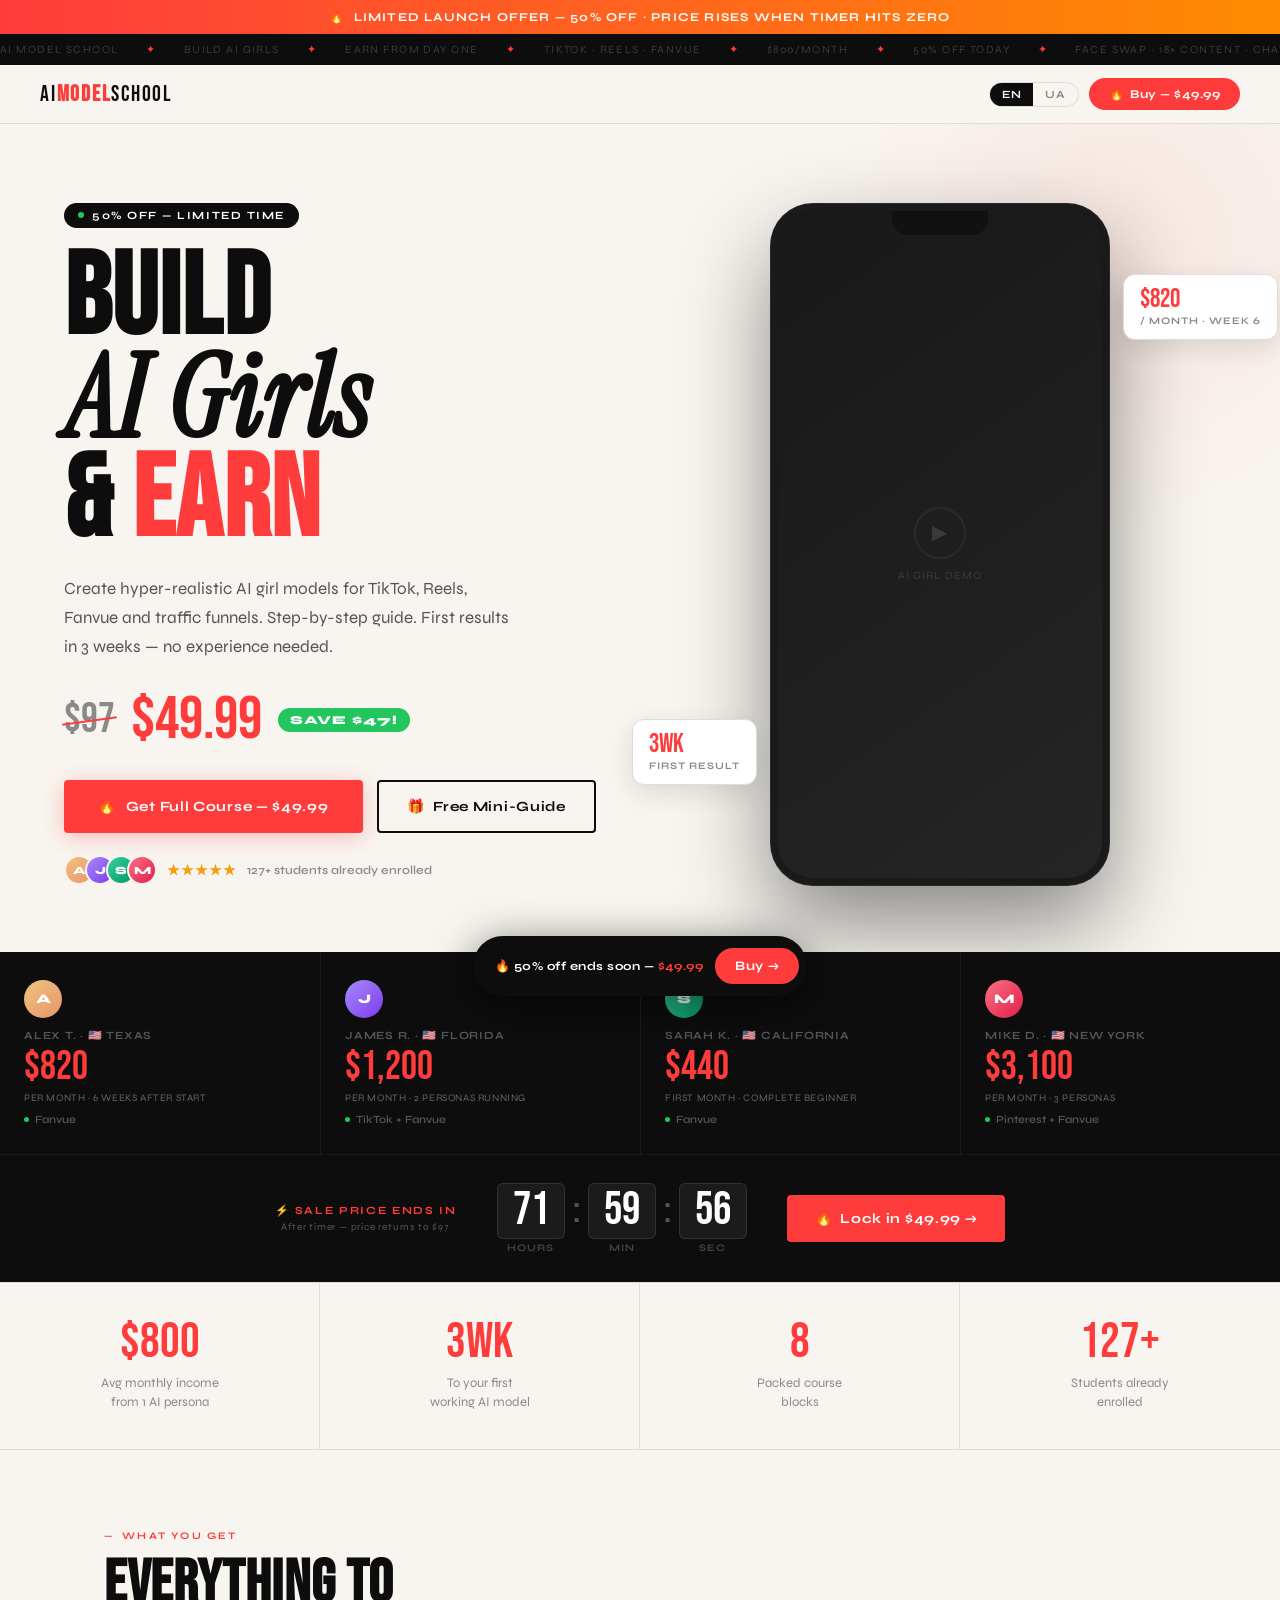
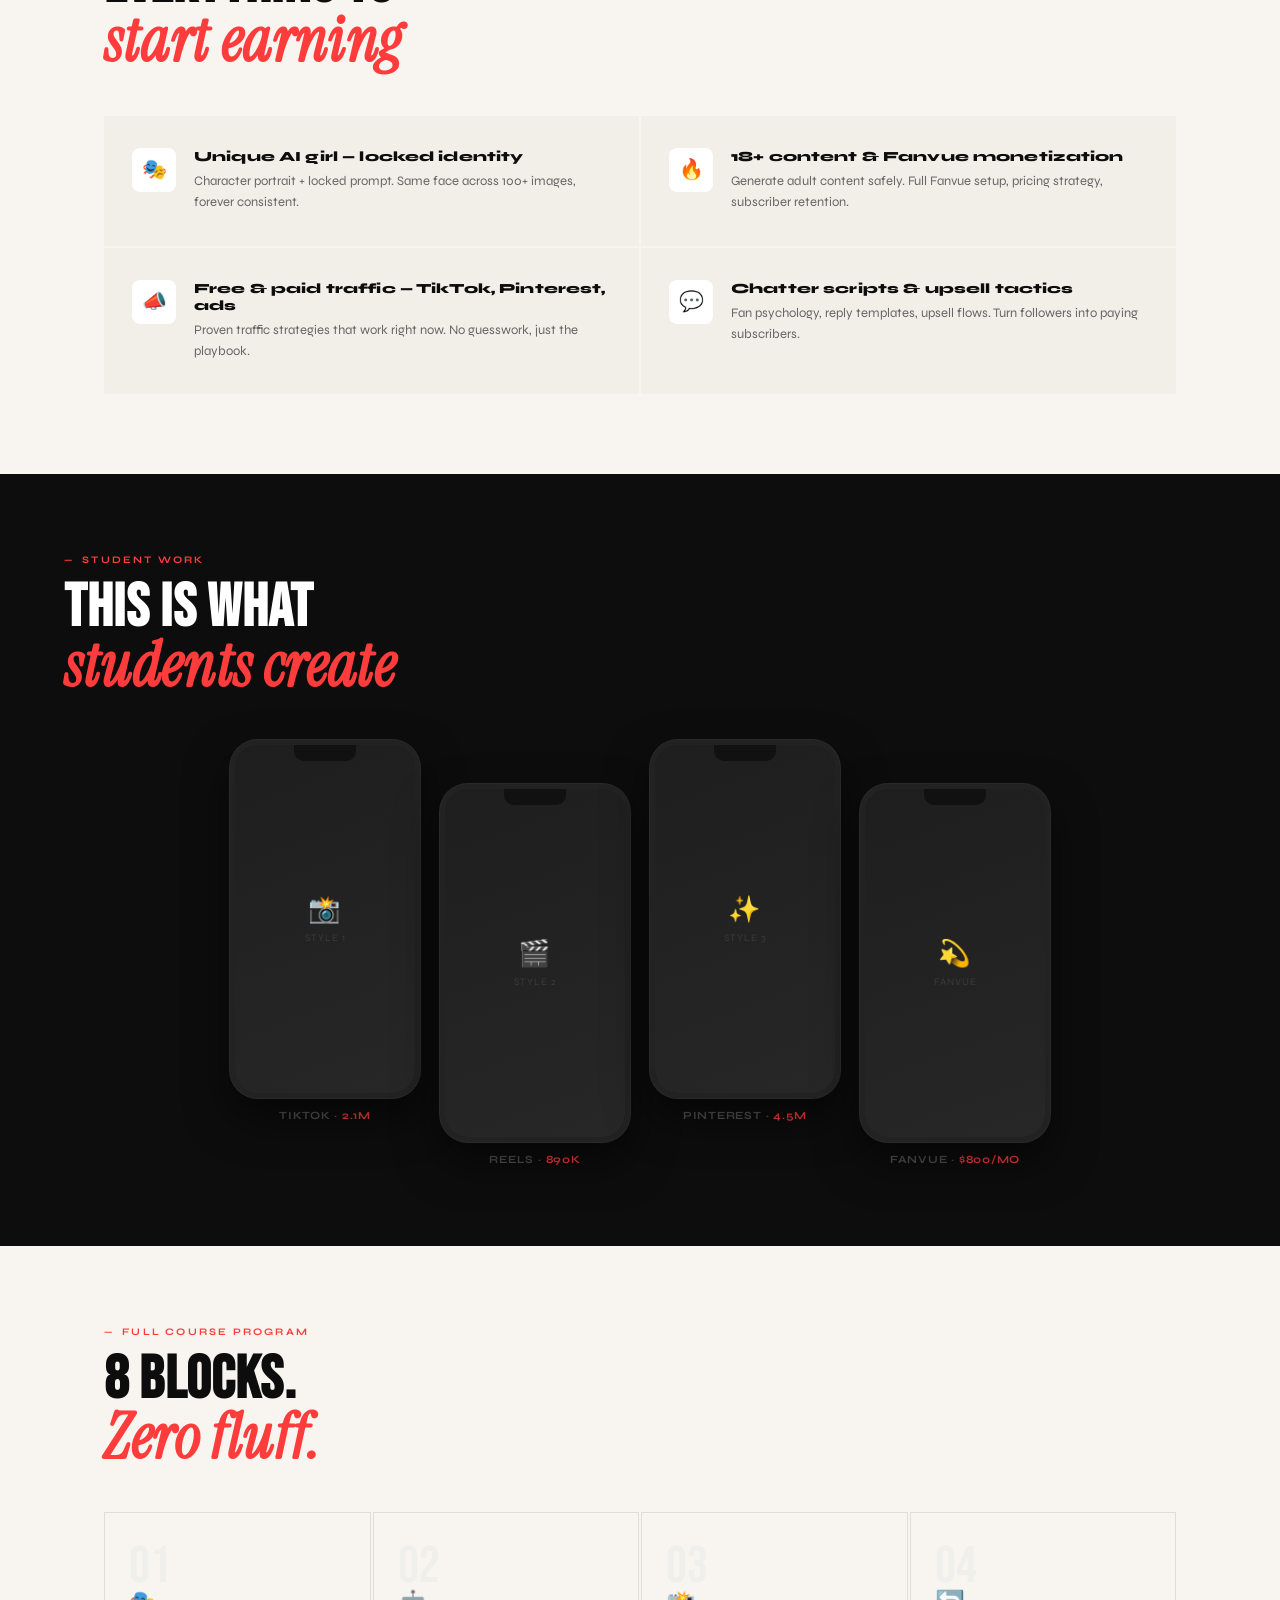
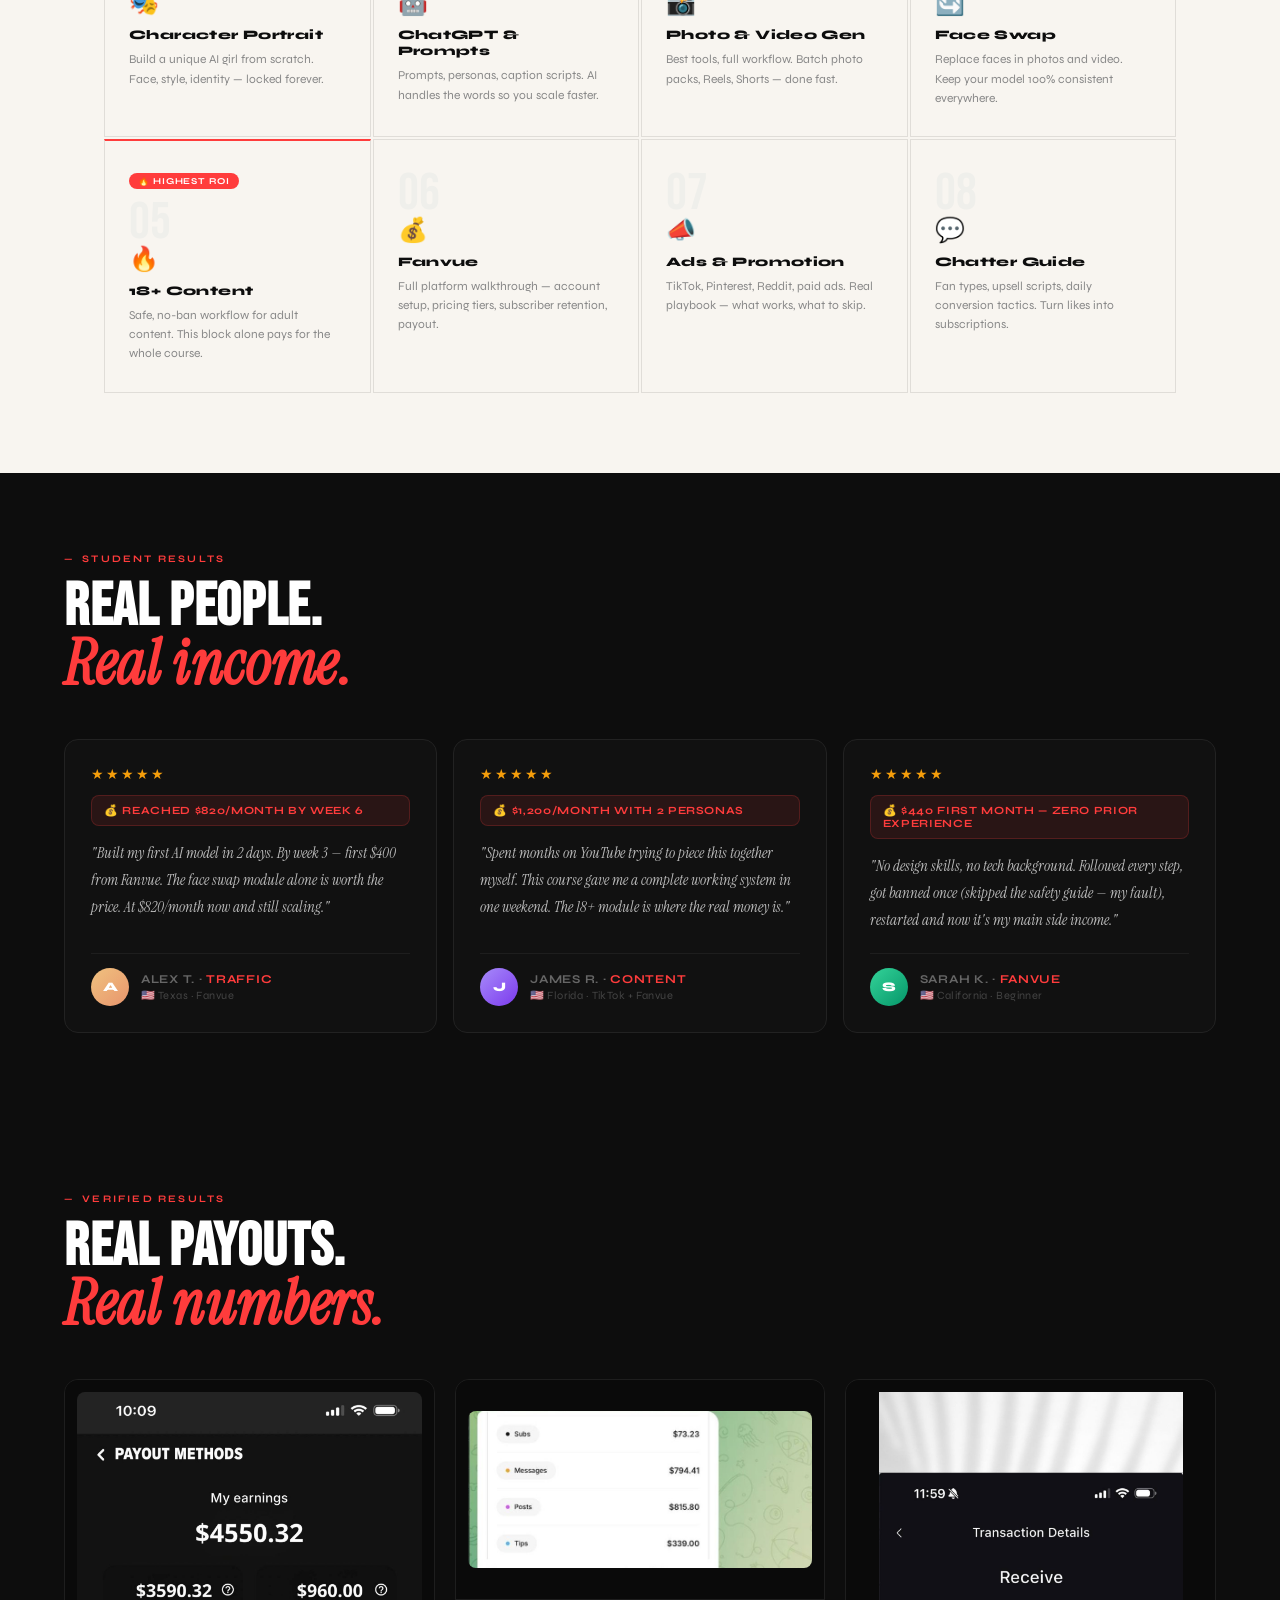
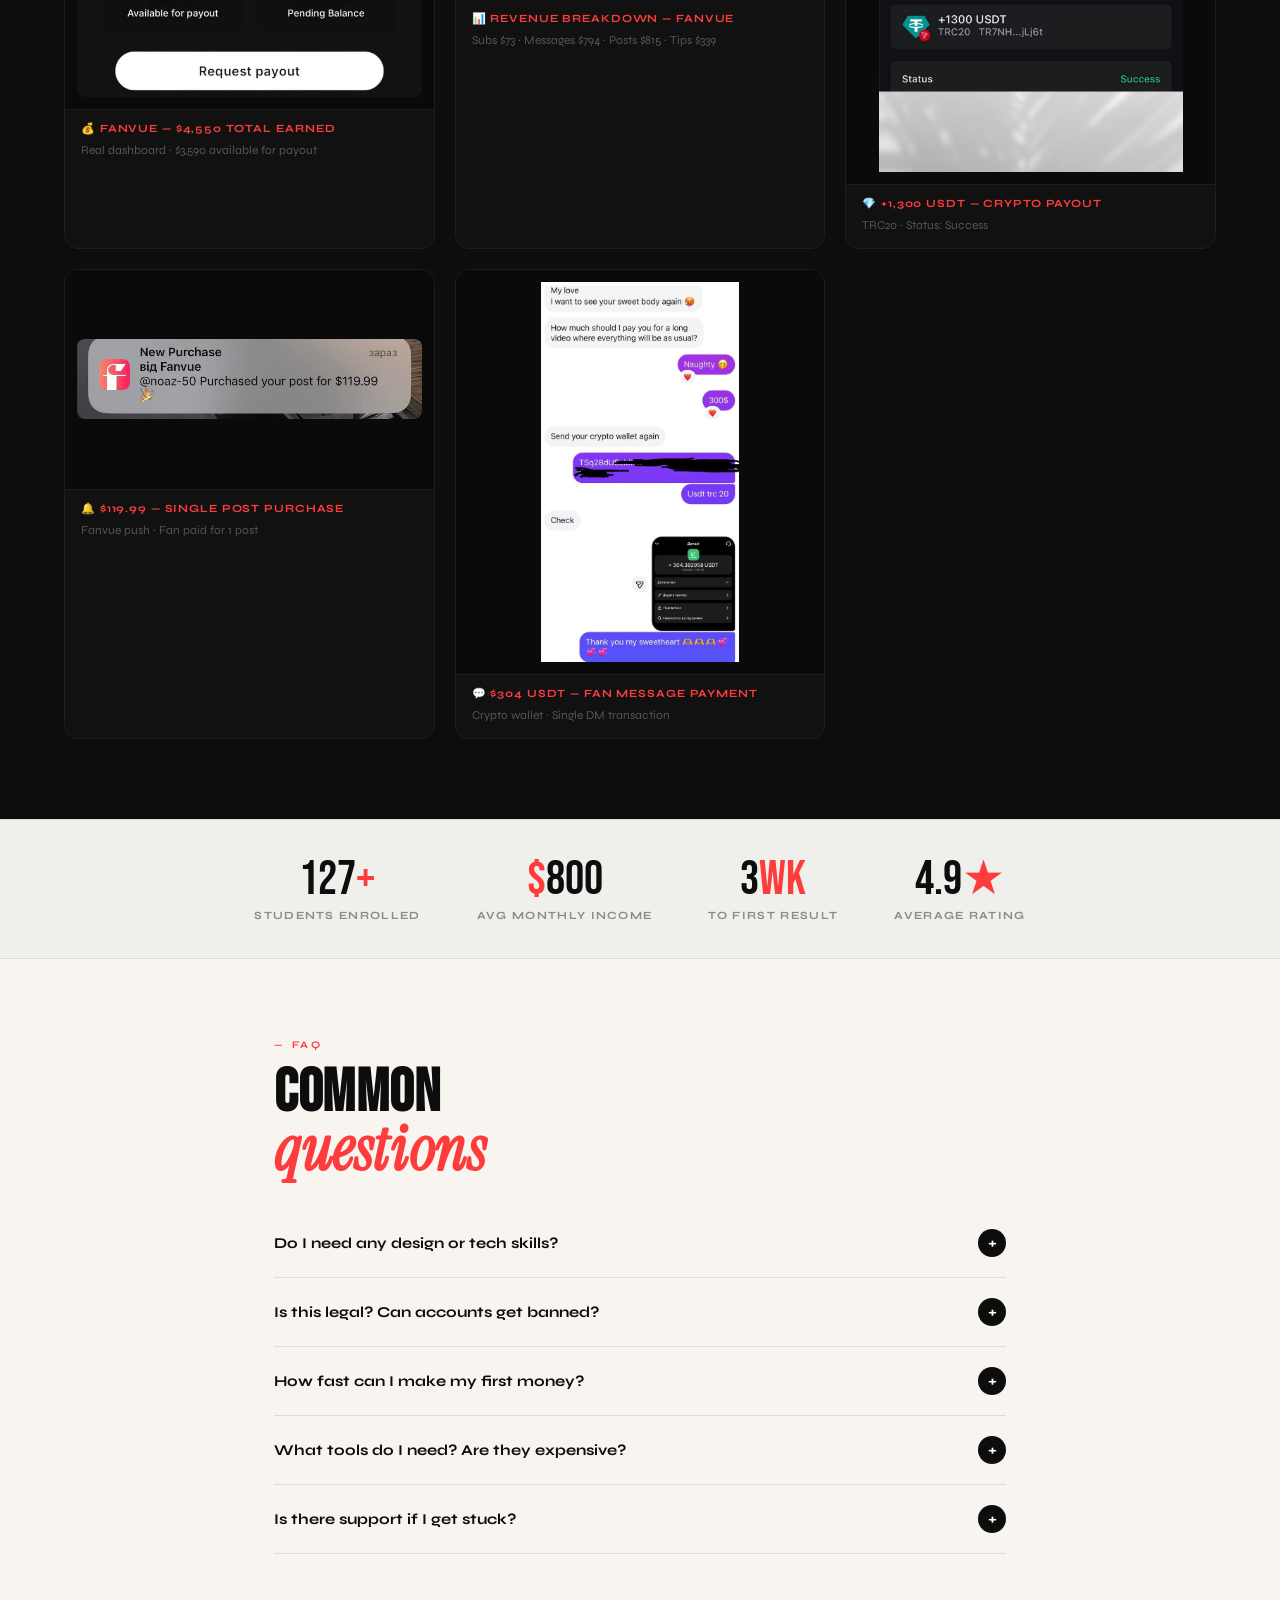
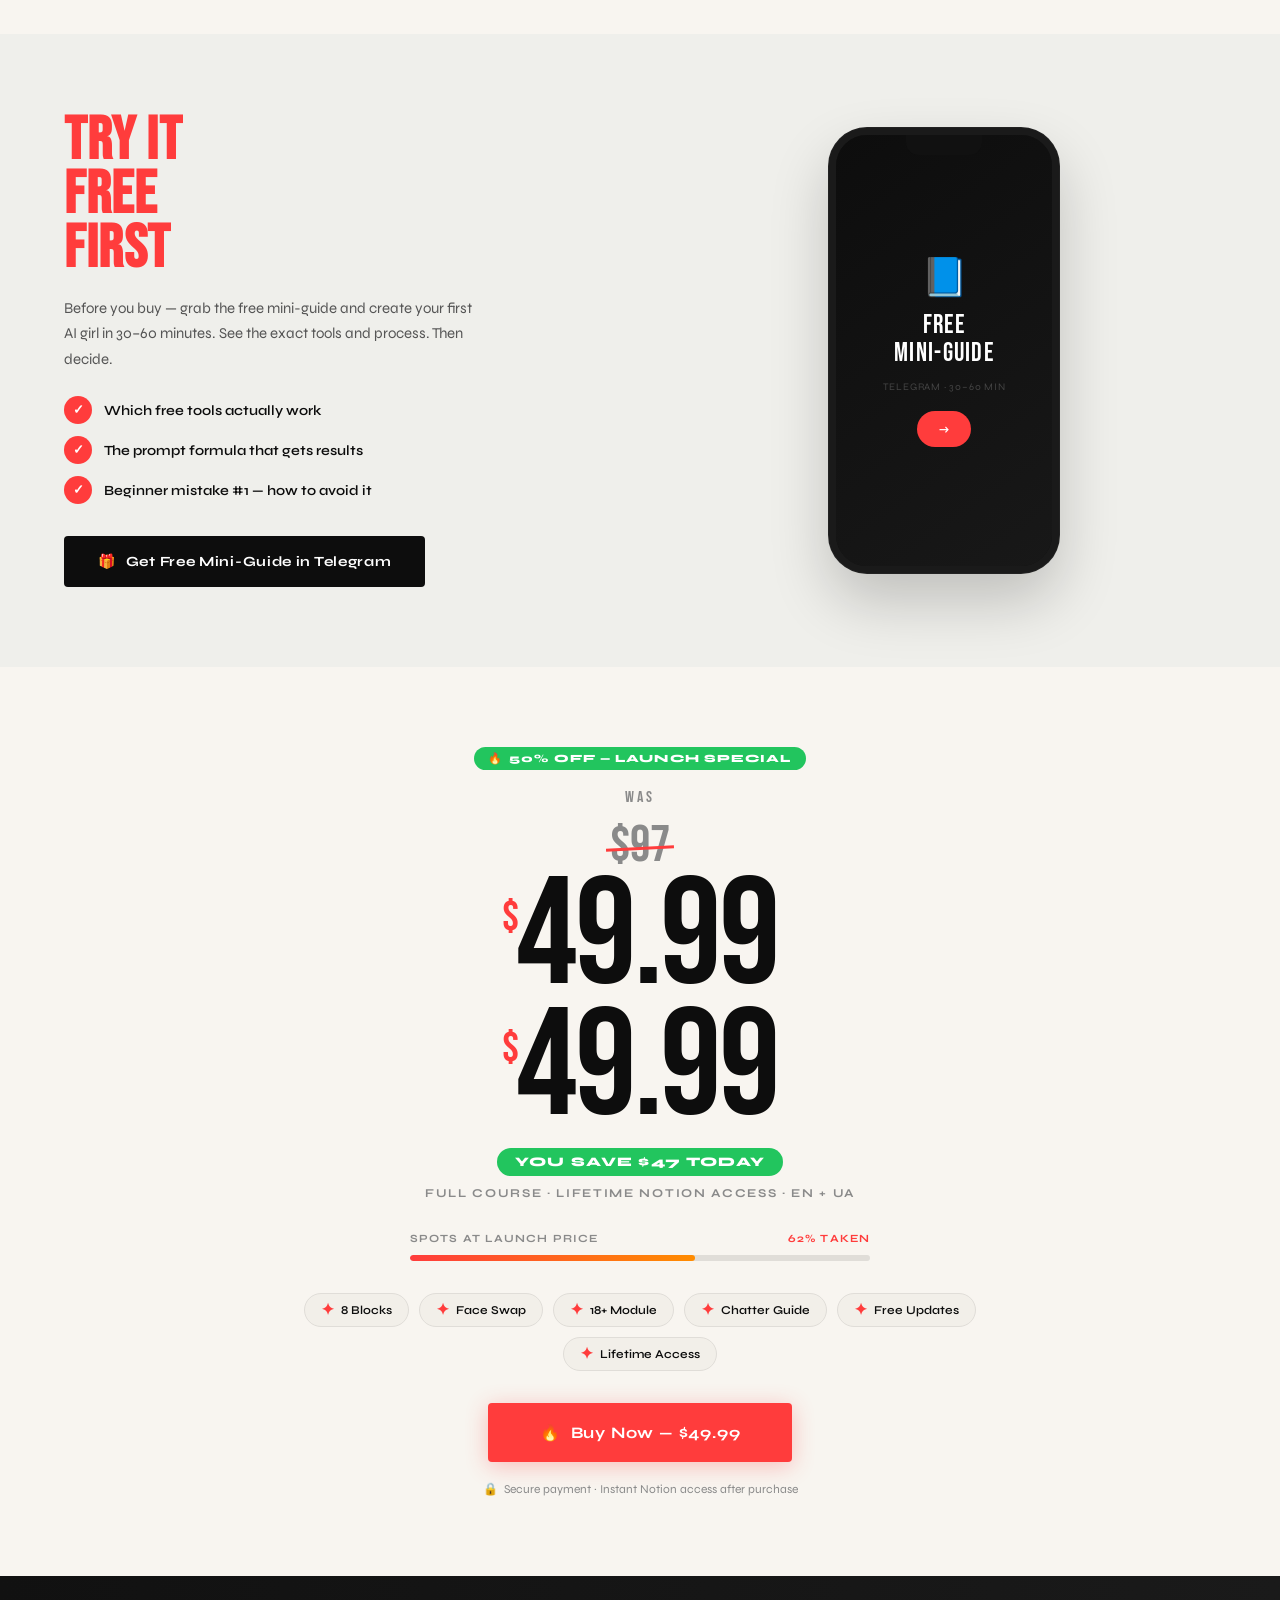
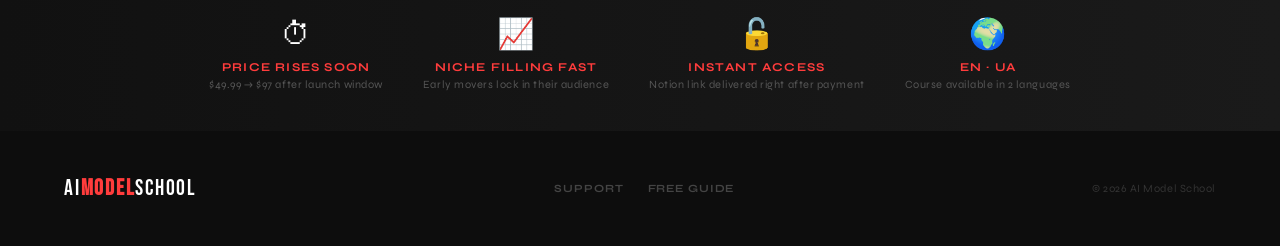
==== commit 488a3904: "deploy: AI Model School course landing" ====
--- a/index.html
+++ b/index.html
@@ -1,172 +1,1472 @@
 <!DOCTYPE html>
-<html lang="en">
+<html lang="en" id="html-root">
 <head>
-<meta charset="UTF-8">
-<meta name="viewport" content="width=device-width, initial-scale=1.0, maximum-scale=1.0, user-scalable=no">
-<meta property="og:type" content="product"/>
-<meta property="og:title" content="AuraMuse — The AI Model Economy"/>
-<meta property="og:description" content="The AI accounts you scroll past daily are making real money. Here's how."/>
-<meta property="og:site_name" content="AuraMuse"/>
-<meta property="og:image" content="https://ai-girls-v1.pages.dev/og-image.svg"/>
+<meta charset="UTF-8"/>
+<meta name="viewport" content="width=device-width, initial-scale=1.0"/>
+<title>AI Model School — Build AI Girls & Earn</title>
+<meta name="description" content="Create hyper-realistic AI girl models for TikTok, fan-platforms & traffic. Step-by-step. First result in 3 weeks."/>
+<meta property="og:title" content="AI Model School — Build AI Girls & Earn"/>
+<meta property="og:description" content="Hyper-realistic AI girl models for TikTok, Fanvue & traffic. $49.99 launch price."/>
+<meta property="og:type" content="website"/>
+<meta property="og:url" content="https://lux-us-shop.github.io/ai-model-Lab/"/>
+<meta property="og:image" content="https://lux-us-shop.github.io/ai-model-Lab/og-image.jpg"/>
 <meta property="og:image:width" content="1200"/>
 <meta property="og:image:height" content="630"/>
-<meta property="product:price:amount" content="0"/>
-<meta property="product:price:currency" content="USD"/>
-<meta property="og:availability" content="instock"/>
-<link rel="canonical" href="https://ai-girls-v1.pages.dev"/>
-<meta property="og:url" content="https://ai-girls-v1.pages.dev"/>
 <meta name="twitter:card" content="summary_large_image"/>
-<meta name="p:domain_verify" content="580d8d4f4d615c4f05cef0080b68ea75"/>
-<meta name="robots" content="index, follow">
-<title>AuraMuse Studio</title>
-<link rel="preconnect" href="https://fonts.googleapis.com">
-<link rel="preconnect" href="https://fonts.gstatic.com" crossorigin>
-<link href="https://fonts.googleapis.com/css2?family=Playfair+Display:ital,wght@0,400;0,700;0,900;1,400;1,700;1,900&family=DM+Sans:wght@300;400;500&display=swap" rel="stylesheet">
+<meta name="twitter:image" content="https://lux-us-shop.github.io/ai-model-Lab/og-image.jpg"/>
+<meta name="robots" content="index, follow"/>
+<link rel="canonical" href="https://lux-us-shop.github.io/ai-model-Lab/"/>
+<link rel="icon" href="data:image/svg+xml,<svg xmlns='http://www.w3.org/2000/svg' viewBox='0 0 100 100'><rect width='100' height='100' rx='18' fill='%230d0d0d'/><text y='.9em' font-size='72' x='12'>🤖</text></svg>"/>
+<link rel="preconnect" href="https://fonts.googleapis.com"/>
+<link href="https://fonts.googleapis.com/css2?family=Bebas+Neue&family=Instrument+Serif:ital@0;1&family=Syne:wght@400;700;800&display=swap" rel="stylesheet"/>
+<script>
+/* pageview → общая GAS таблица */
+(function(){
+  var GAS='https://script.google.com/macros/s/AKfycbxTnxPi9NM2UMS2STc3cYKUYpZC90HTCL5RYWIX8rKLseaEYXH8nr1yMLroba7RYpOA/exec';
+  var p=new URLSearchParams(location.search);
+  var payload={event:'pageview',landing:'ai-model-school',page:'ai-model-school',
+    acc:p.get('acc')||'direct',utm_source:p.get('utm_source')||(document.referrer?'referral':'direct'),
+    utm_medium:p.get('utm_medium')||'',ts:new Date().toISOString()};
+  try{fetch(GAS,{method:'POST',mode:'no-cors',headers:{'Content-Type':'application/json'},body:JSON.stringify(payload)});}catch(e){}
+})();
+</script>
 <style>
-*, *::before, *::after { margin:0; padding:0; box-sizing:border-box; }
-
-:root {
-  --gold:    #b5845a;
-  --gold-hi: #e0b47a;
-  --cream:   #f5ede4;
-  --black:   #140c05;
-  --ease:    cubic-bezier(0.16, 1, 0.3, 1);
+:root{
+  --black:#0d0d0d;--white:#f8f5f0;--accent:#ff3c3c;--accent2:#ff8c00;
+  --grey:#8a8a8a;--light:#efefeb;--border:#e0ddd8;--card:#f2efe9;
+  --green:#22c55e;--dark2:#111;--dark3:#1a1a1a;
 }
-
-html, body {
-  width: 100%; height: 100%;
-  overflow-x: hidden;
-  background: var(--black);
-  color: var(--cream);
-  font-family: 'DM Sans', sans-serif;
+*,*::before,*::after{box-sizing:border-box;margin:0;padding:0}
+html{scroll-behavior:smooth}
+@font-face{font-family:'Bebas Neue';font-display:swap}
+@font-face{font-family:'Syne';font-display:swap}
+@font-face{font-family:'Instrument Serif';font-display:swap}
+body{background:var(--white);color:var(--black);font-family:'Syne',sans-serif;overflow-x:hidden}
+a{text-decoration:none;color:inherit}
+
+/* ── LANG SYSTEM ── */
+.t-ua{display:none}
+body.lang-ua .t-en{display:none}
+body.lang-ua .t-ua{display:block}
+.i-ua{display:none}
+body.lang-ua .i-en{display:none}
+body.lang-ua .i-ua{display:inline}
+/* Block-level i-en/i-ua elements must show as block, not inline */
+div.i-ua, p.i-ua, h1.i-ua, h2.i-ua, h3.i-ua{display:none}
+body.lang-ua div.i-en, body.lang-ua p.i-en, body.lang-ua h1.i-en, body.lang-ua h2.i-en, body.lang-ua h3.i-en{display:none}
+body.lang-ua div.i-ua, body.lang-ua p.i-ua, body.lang-ua h1.i-ua, body.lang-ua h2.i-ua, body.lang-ua h3.i-ua{display:block}
+
+/* ── URGENCY BAR ── */
+.urgency-bar{
+  background:linear-gradient(90deg,var(--accent) 0%,var(--accent2) 100%);
+  color:#fff;text-align:center;padding:10px 16px;
+  font-size:12px;font-weight:700;letter-spacing:.1em;text-transform:uppercase;
+  display:flex;align-items:center;justify-content:center;gap:8px;flex-wrap:wrap;
 }
 
-.scene { position: fixed; inset: 0; z-index: 0; }
-.scene video { width: 100%; height: 100%; object-fit: cover; object-position: center 15%; filter: brightness(0.28) saturate(0.6); }
-.scene::before {
-  content: '';
-  position: absolute; inset: 0;
-  background:
-    radial-gradient(ellipse 80% 60% at 20% 50%, rgba(120, 10, 35, 0.5) 0%, transparent 65%),
-    radial-gradient(ellipse 60% 70% at 80% 40%, rgba(80, 50, 5, 0.4) 0%, transparent 60%),
-    linear-gradient(to bottom, rgba(0,0,0,0.4) 0%, transparent 40%, rgba(0,0,0,0.7) 75%, var(--black) 100%);
-  z-index: 1;
+/* ── TICKER ── */
+.ticker{background:var(--black);padding:9px 0;overflow:hidden;white-space:nowrap;font-size:11px;letter-spacing:.13em;text-transform:uppercase;color:#3a3a3a}
+.ticker .i-en,.ticker .i-ua{display:inline}
+body.lang-ua .ticker .i-en{display:none}
+body.lang-ua .ticker .i-ua{display:inline}
+.ticker-inner{display:inline-block;animation:tick 36s linear infinite}
+.tk-dot{margin:0 24px;color:var(--accent)}
+@keyframes tick{0%{transform:translateX(0)}100%{transform:translateX(-50%)}}
+
+/* ── NAV ── */
+nav{
+  position:sticky;top:0;z-index:200;
+  display:flex;align-items:center;justify-content:space-between;
+  padding:13px 40px;
+  background:rgba(248,245,240,.97);backdrop-filter:blur(16px);
+  border-bottom:1px solid var(--border);
 }
-.scene::after {
-  content: ''; position: absolute; inset: 0;
-  background-image: url("data:image/svg+xml,%3Csvg viewBox='0 0 200 200' xmlns='http://www.w3.org/2000/svg'%3E%3Cfilter id='n'%3E%3CfeTurbulence type='fractalNoise' baseFrequency='0.85' numOctaves='4' stitchTiles='stitch'/%3E%3C/filter%3E%3Crect width='100%25' height='100%25' filter='url(%23n)'/%3E%3C/svg%3E");
-  background-size: 180px 180px; opacity: 0.04; z-index: 2; mix-blend-mode: overlay;
+.nav-logo{font-family:'Bebas Neue',sans-serif;font-size:22px;letter-spacing:.08em}
+.nav-logo b{color:var(--accent)}
+.nav-right{display:flex;align-items:center;gap:10px}
+.lang-pill{display:flex;border:1px solid var(--border);border-radius:100px;overflow:hidden}
+.lang-pill button{background:transparent;border:none;font-family:'Syne',sans-serif;font-size:11px;font-weight:700;letter-spacing:.06em;padding:5px 12px;cursor:pointer;color:var(--grey);transition:background .2s,color .2s}
+.lang-pill button.active{background:var(--black);color:var(--white)}
+.btn-nav{background:var(--accent);color:#fff;font-family:'Syne',sans-serif;font-size:12px;font-weight:700;letter-spacing:.04em;padding:9px 20px;border-radius:100px;border:none;cursor:pointer;white-space:nowrap;transition:transform .2s,box-shadow .2s;display:inline-flex;align-items:center;gap:6px}
+.btn-nav:hover{transform:scale(1.04);box-shadow:0 4px 20px rgba(255,60,60,.35)}
+
+/* ── HERO ── */
+.hero{min-height:92vh;display:grid;grid-template-columns:1fr 1fr;align-items:center;padding:72px 64px 60px;gap:48px;position:relative;overflow:hidden}.hero::before{content:'';position:absolute;top:-200px;right:-160px;width:640px;height:640px;background:radial-gradient(ellipse,rgba(255,60,60,.08) 0%,transparent 65%);pointer-events:none}
+
+/* FIX: hero font크게 */
+h1.hl{font-family:'Bebas Neue',sans-serif;font-size:clamp(5.5rem,9vw,11rem);line-height:.86;letter-spacing:.01em;margin-bottom:24px;animation:fu .5s .2s both}
+h1.hl .red{color:var(--accent)}
+h1.hl .it{font-family:'Instrument Serif',serif;font-style:italic}
+
+.hero-eyebrow{display:inline-flex;align-items:center;gap:8px;background:var(--black);color:#fff;font-size:11px;font-weight:700;letter-spacing:.14em;text-transform:uppercase;padding:6px 14px;border-radius:100px;margin-bottom:22px;animation:fu .5s .1s both}
+.dot-pulse{width:6px;height:6px;border-radius:50%;background:var(--green);animation:pulse 2s infinite;flex-shrink:0}
+@keyframes pulse{0%,100%{opacity:1;transform:scale(1)}50%{opacity:.4;transform:scale(1.6)}}
+@keyframes fu{from{opacity:0;transform:translateY(24px)}to{opacity:1;transform:translateY(0)}}
+
+/* FIX: desc крупнее */
+.hero-desc{font-size:17px;color:#555;line-height:1.7;max-width:460px;margin-bottom:28px;animation:fu .5s .3s both;font-weight:400}
+
+.hero-price{display:flex;align-items:center;gap:16px;flex-wrap:wrap;margin-bottom:30px;animation:fu .5s .35s both}
+.hp-old{font-family:'Bebas Neue',sans-serif;font-size:2.6rem;color:var(--grey);position:relative}
+.hp-old::after{content:'';position:absolute;left:-2px;top:50%;right:-2px;height:2px;background:var(--accent);transform:rotate(-8deg)}
+.hp-new{font-family:'Bebas Neue',sans-serif;font-size:3.8rem;color:var(--accent);line-height:1}
+.hp-save{background:var(--green);color:#fff;font-size:12px;font-weight:800;letter-spacing:.08em;padding:5px 12px;border-radius:100px;text-transform:uppercase}
+
+/* FIX: кнопки крупнее */
+.hero-btns{display:flex;flex-wrap:wrap;gap:14px;animation:fu .5s .42s both}
+.btn-main{display:inline-flex;align-items:center;gap:10px;background:var(--black);color:#fff;font-family:'Syne',sans-serif;font-size:14px;font-weight:700;letter-spacing:.05em;padding:17px 34px;border-radius:4px;transition:transform .2s,box-shadow .2s;min-height:48px}
+.btn-main:hover{transform:translateY(-2px);box-shadow:0 8px 28px rgba(0,0,0,.22)}
+.btn-main.red{background:var(--accent);box-shadow:0 4px 22px rgba(255,60,60,.3)}
+.btn-main.red:hover{box-shadow:0 8px 32px rgba(255,60,60,.45)}
+.btn-ghost{display:inline-flex;align-items:center;gap:9px;background:transparent;color:var(--black);font-family:'Syne',sans-serif;font-size:14px;font-weight:700;letter-spacing:.05em;padding:16px 28px;border-radius:4px;border:2px solid var(--black);transition:background .2s,color .2s;min-height:48px}
+.btn-ghost:hover{background:var(--black);color:#fff}
+
+.social-proof{display:flex;align-items:center;gap:10px;margin-top:22px;animation:fu .5s .5s both;font-size:12px;color:var(--grey);font-weight:600}
+.sp-avatars{display:flex}
+.sp-av{width:30px;height:30px;border-radius:50%;border:2px solid var(--white);margin-left:-9px;font-size:11px;font-weight:800;display:flex;align-items:center;justify-content:center;color:#fff;flex-shrink:0}
+.sp-av:first-child{margin-left:0}
+.sp-av:nth-child(1){background:linear-gradient(135deg,#f0c27f,#e8956d)}
+.sp-av:nth-child(2){background:linear-gradient(135deg,#a78bfa,#7c3aed)}
+.sp-av:nth-child(3){background:linear-gradient(135deg,#34d399,#059669)}
+.sp-av:nth-child(4){background:linear-gradient(135deg,#fb7185,#e11d48)}
+.sp-stars{color:#f59e0b;font-size:14px;letter-spacing:1px}
+
+/* ── PHONE MOCKUP ── */
+.hero-right{display:flex;justify-content:center;align-items:center;animation:fu .6s .25s both}
+.hero-mobile-img{display:none;width:100%;height:100%;object-fit:cover;position:absolute;inset:0;z-index:0}
+.phone-wrap{position:relative;width:338px;margin:0 auto}
+.phone-frame{width:338px;height:681px;background:#111;border-radius:42px;border:7px solid #1a1a1a;box-shadow:0 0 0 1px #2a2a2a,0 40px 90px rgba(0,0,0,.45),inset 0 0 0 1px #2a2a2a;overflow:hidden;position:relative}
+.phone-frame::before{content:'';position:absolute;top:0;left:50%;transform:translateX(-50%);width:96px;height:24px;background:#111;border-radius:0 0 16px 16px;z-index:10}
+.phone-frame video{width:100%;height:100%;object-fit:cover;display:block;opacity:0;transition:opacity .4s}
+.phone-frame video.ready{opacity:1}
+.vid-ph{position:absolute;inset:0;background:linear-gradient(145deg,#181818,#252525);display:flex;flex-direction:column;align-items:center;justify-content:center;color:#3a3a3a;gap:10px;font-size:11px;letter-spacing:.1em;text-transform:uppercase;z-index:1}
+.vid-ph .pi{width:52px;height:52px;border-radius:50%;border:2px solid #2a2a2a;display:flex;align-items:center;justify-content:center;font-size:20px}
+.sf{position:absolute;background:#fff;border:1px solid var(--border);border-radius:12px;padding:12px 16px;box-shadow:0 8px 28px rgba(0,0,0,.12);white-space:nowrap;z-index:5}
+.sf .sn{font-family:'Bebas Neue',sans-serif;font-size:26px;color:var(--accent);line-height:1}
+.sf .sl{font-size:10px;font-weight:700;letter-spacing:.1em;text-transform:uppercase;color:var(--grey);margin-top:2px}
+.sf1{right:0;top:70px;transform:translateX(calc(100% + 14px));animation:fa 4s ease-in-out infinite}
+.sf2{left:0;bottom:100px;transform:translateX(calc(-100% - 14px));animation:fb 5s ease-in-out infinite}
+@keyframes fa{0%,100%{transform:translateX(calc(100% + 14px)) translateY(0)}50%{transform:translateX(calc(100% + 14px)) translateY(-8px)}}
+@keyframes fb{0%,100%{transform:translateX(calc(-100% - 14px)) translateY(0)}50%{transform:translateX(calc(-100% - 14px)) translateY(8px)}}
+
+/* ── INCOME TRIGGERS ── */
+.income-strip{background:var(--black);display:grid;grid-template-columns:repeat(4,1fr)}
+.is-item{padding:28px 24px;border-left:1px solid #1e1e1e;display:flex;flex-direction:column;gap:5px}
+.is-item:first-child{border-left:none}
+.is-avatar{width:38px;height:38px;border-radius:50%;font-size:13px;font-weight:800;color:#fff;display:flex;align-items:center;justify-content:center;margin-bottom:6px;flex-shrink:0}
+.is-name{font-size:11px;font-weight:700;letter-spacing:.07em;text-transform:uppercase;color:#555}
+.is-income{font-family:'Bebas Neue',sans-serif;font-size:2.5rem;color:var(--accent);line-height:1}
+/* FIX: period visible on dark bg */
+.is-period{font-size:10px;color:#666;letter-spacing:.06em;text-transform:uppercase}
+.is-platform{font-size:11px;font-weight:600;color:#555;margin-top:4px;display:flex;align-items:center;gap:6px}
+.is-platform::before{content:'';width:5px;height:5px;border-radius:50%;background:var(--green);display:inline-block}
+
+/* ── TIMER ── */
+.timer{background:var(--black);padding:28px 40px;display:flex;align-items:center;justify-content:center;gap:40px;flex-wrap:wrap;border-top:1px solid #1a1a1a}
+.t-label{font-size:11px;font-weight:700;letter-spacing:.15em;text-transform:uppercase;color:var(--accent);text-align:center}
+.t-sub{font-size:10px;color:#555;letter-spacing:.08em;margin-top:4px;text-align:center}
+.t-digits{display:flex;align-items:center;gap:8px}
+.t-unit{text-align:center}
+.t-num{font-family:'Bebas Neue',sans-serif;font-size:46px;line-height:1;color:#fff;background:rgba(255,255,255,.06);border:1px solid rgba(255,255,255,.1);border-radius:6px;padding:4px 12px;min-width:68px;display:block}
+.t-ul{font-size:10px;font-weight:700;letter-spacing:.1em;text-transform:uppercase;color:#444;margin-top:3px}
+/* FIX: separator visible */
+.t-sep{font-family:'Bebas Neue',sans-serif;font-size:38px;color:#555;margin-bottom:16px}
+.t-cta a{display:inline-flex;align-items:center;gap:8px;background:var(--accent);color:#fff;font-family:'Syne',sans-serif;font-size:14px;font-weight:700;letter-spacing:.05em;padding:15px 28px;border-radius:4px;transition:transform .2s,box-shadow .2s}
+.t-cta a:hover{transform:translateY(-2px);box-shadow:0 6px 24px rgba(255,60,60,.4)}
+
+/* ── STATS ── */
+.stats{display:grid;grid-template-columns:repeat(4,1fr);border-top:1px solid var(--border);border-bottom:1px solid var(--border)}
+.stat{padding:36px 24px;text-align:center;border-right:1px solid var(--border)}
+.stat:last-child{border-right:none}
+.stat-n{font-family:'Bebas Neue',sans-serif;font-size:clamp(2.6rem,3.8vw,4rem);color:var(--accent);line-height:1;margin-bottom:6px}
+.stat-d{font-size:13px;color:var(--grey);line-height:1.5}
+
+/* ── SECTION ── */
+.sec{padding:80px 64px;max-width:1200px;margin:0 auto}
+.sec-tag{font-size:10px;font-weight:700;letter-spacing:.22em;text-transform:uppercase;color:var(--accent);margin-bottom:14px;display:flex;align-items:center;gap:8px}
+.sec-tag::before{content:'—'}
+.sec-h{font-family:'Bebas Neue',sans-serif;font-size:clamp(2.6rem,4.8vw,5.5rem);line-height:.92;letter-spacing:.01em;margin-bottom:44px}
+.sec-h em{font-family:'Instrument Serif',serif;font-style:italic;color:var(--accent)}
+
+/* ── BENEFITS ── */
+.bg{display:grid;grid-template-columns:repeat(2,1fr);gap:2px}
+.bi{background:var(--card);padding:32px 28px;display:flex;gap:18px;align-items:flex-start;transition:background .2s,color .2s;cursor:default}
+.bi:hover{background:var(--black);color:#fff}
+.bi:hover .bi-icon{background:var(--accent);color:#fff}
+.bi:hover .bi-d{color:rgba(255,255,255,.6)}
+.bi-icon{width:44px;height:44px;border-radius:8px;background:#fff;display:flex;align-items:center;justify-content:center;font-size:20px;flex-shrink:0;transition:background .2s}
+.bi-t{font-size:14px;font-weight:800;margin-bottom:6px;letter-spacing:.01em}
+.bi-d{font-size:13px;color:#666;line-height:1.65;transition:color .2s}
+
+/* ── VIDEO GALLERY ── */
+.vg{background:var(--black);padding:80px 64px}
+.vg .sec-h{color:#fff}
+.vg .sec-tag{color:var(--accent)}
+.phones-row{display:flex;gap:20px;justify-content:center;flex-wrap:wrap;margin-top:44px}
+.pc{width:190px}
+.pm{width:190px;height:358px;background:#1a1a1a;border-radius:28px;border:5px solid #222;box-shadow:0 0 0 1px #2a2a2a,0 20px 44px rgba(0,0,0,.55);overflow:hidden;position:relative}
+.pm::before{content:'';position:absolute;top:0;left:50%;transform:translateX(-50%);width:62px;height:16px;background:#111;border-radius:0 0 10px 10px;z-index:2}
+.pm video{width:100%;height:100%;object-fit:cover;display:block;opacity:0;transition:opacity .4s}
+.pm video.ready{opacity:1}
+.mini-ph{position:absolute;inset:0;background:linear-gradient(160deg,#1e1e1e,#272727);display:flex;flex-direction:column;align-items:center;justify-content:center;color:#3a3a3a;gap:7px}
+.mini-ph .mi{font-size:26px}
+.mini-ph span{font-size:10px;letter-spacing:.1em;text-transform:uppercase}
+.pc-label{margin-top:11px;text-align:center;font-size:11px;font-weight:700;letter-spacing:.07em;text-transform:uppercase;color:#555}
+.pc-label b{color:var(--accent)}
+
+/* ── MODULES ── */
+.mg{display:grid;grid-template-columns:repeat(4,1fr);gap:2px}
+.mc{padding:28px 24px;border:1px solid var(--border);position:relative;overflow:hidden;transition:border-color .25s,transform .2s;cursor:default}
+.mc:hover{border-color:var(--black);transform:translateY(-3px)}
+.mc::after{content:'';position:absolute;bottom:0;left:0;right:0;height:2px;background:var(--accent);transform:scaleX(0);transform-origin:left;transition:transform .3s}
+.mc:hover::after{transform:scaleX(1)}
+.mc.hot{border-top:2px solid var(--accent)}
+.mc-n{font-family:'Bebas Neue',sans-serif;font-size:52px;line-height:1;color:var(--light);margin-bottom:-4px}
+.mc-i{font-size:24px;margin-bottom:9px}
+.mc-t{font-size:13px;font-weight:800;letter-spacing:.03em;margin-bottom:7px}
+/* FIX: module desc visible */
+.mc-d{font-size:12px;color:#888;line-height:1.6}
+.mc-hot-tag{display:inline-block;background:var(--accent);color:#fff;font-size:9px;font-weight:700;letter-spacing:.1em;text-transform:uppercase;padding:3px 9px;border-radius:100px;margin-bottom:8px}
+
+/* ── TESTIMONIALS ── */
+.testi-sec{background:var(--black);padding:80px 64px}
+.testi-sec .sec-h{color:#fff}
+.testi-sec .sec-tag{color:var(--accent)}
+.testi-grid{display:grid;grid-template-columns:repeat(3,1fr);gap:16px}
+.tcard{background:#111;border:1px solid #222;border-radius:14px;padding:26px;transition:border-color .2s,transform .2s;display:flex;flex-direction:column}
+.tcard:hover{border-color:#333;transform:translateY(-2px)}
+.tcard-stars{color:#f59e0b;font-size:14px;letter-spacing:2px;margin-bottom:12px}
+.tcard-income{background:rgba(255,60,60,.1);border:1px solid rgba(255,60,60,.2);border-radius:8px;padding:8px 12px;margin-bottom:14px;font-size:11px;font-weight:700;letter-spacing:.06em;text-transform:uppercase;color:var(--accent);display:flex;align-items:center;gap:6px}
+.tcard-text{font-family:'Instrument Serif',serif;font-size:.95rem;font-style:italic;color:#bbb;line-height:1.8;margin-bottom:18px;flex:1}
+.tcard-footer{display:flex;align-items:center;gap:12px;border-top:1px solid #1e1e1e;padding-top:14px}
+.tcard-av{width:38px;height:38px;border-radius:50%;font-size:13px;font-weight:800;color:#fff;display:flex;align-items:center;justify-content:center;flex-shrink:0}
+.tcard-author{font-size:12px;font-weight:700;letter-spacing:.06em;text-transform:uppercase;color:#666}
+.tcard-author b{color:var(--accent)}
+/* FIX: role visible on dark */
+.tcard-role{font-size:11px;color:#444;margin-top:3px;letter-spacing:.04em}
+
+/* ── PROOF STRIP ── */
+.proof-strip{background:var(--light);border-top:1px solid var(--border);border-bottom:1px solid var(--border);padding:36px 64px;display:flex;align-items:center;justify-content:center;gap:56px;flex-wrap:wrap}
+.ps-item{text-align:center}
+.ps-num{font-family:'Bebas Neue',sans-serif;font-size:3rem;color:var(--black);line-height:1}
+.ps-num span{color:var(--accent)}
+.ps-label{font-size:11px;font-weight:700;letter-spacing:.12em;text-transform:uppercase;color:var(--grey);margin-top:5px}
+
+
+
+/* ── FAQ ── */
+.faq-sec{padding:80px 64px;max-width:860px;margin:0 auto}
+.faq-item{border-bottom:1px solid var(--border);padding:20px 0}
+.faq-q{font-size:15px;font-weight:700;cursor:pointer;display:flex;justify-content:space-between;align-items:center;gap:16px;user-select:none}
+.faq-q .faq-icon{width:28px;height:28px;border-radius:50%;background:var(--black);color:#fff;display:flex;align-items:center;justify-content:center;font-size:16px;flex-shrink:0;transition:transform .3s,background .2s}
+.faq-item.open .faq-icon{transform:rotate(45deg);background:var(--accent)}
+.faq-a{font-size:14px;color:#666;line-height:1.75;max-height:0;overflow:hidden;transition:max-height .4s ease,padding .3s}
+.faq-item.open .faq-a{max-height:400px;padding-top:12px}
+
+/* ── FREE ── */
+.free-sec{background:var(--light);padding:80px 64px}
+.free-in{max-width:1200px;margin:0 auto;display:grid;grid-template-columns:1fr 1fr;gap:64px;align-items:center}
+.free-h{font-family:'Bebas Neue',sans-serif;font-size:clamp(3rem,4.8vw,5.5rem);line-height:.88;letter-spacing:.01em;margin-bottom:20px}
+.free-h span{color:var(--accent)}
+.free-p{font-size:15px;color:#555;line-height:1.7;margin-bottom:24px;max-width:420px}
+.chk{display:flex;flex-direction:column;gap:12px;margin-bottom:32px}
+.ci{display:flex;align-items:center;gap:12px;font-size:14px;font-weight:600}
+.ci-ic{width:28px;height:28px;border-radius:50%;background:var(--accent);color:#fff;display:flex;align-items:center;justify-content:center;font-size:13px;flex-shrink:0}
+.free-phone{width:230px;height:445px;background:#111;border-radius:38px;border:7px solid #1a1a1a;box-shadow:0 0 0 1px #222,0 28px 60px rgba(0,0,0,.2);overflow:hidden;position:relative;margin:0 auto}
+.free-phone::before{content:'';position:absolute;top:0;left:50%;transform:translateX(-50%);width:76px;height:20px;background:#111;border-radius:0 0 13px 13px;z-index:2}
+.fp-in{width:100%;height:100%;background:linear-gradient(145deg,#0d0d0d,#181818);display:flex;flex-direction:column;align-items:center;justify-content:center;padding:36px 18px;gap:12px;color:#fff}
+.fp-icon{font-size:38px}
+.fp-t{font-family:'Bebas Neue',sans-serif;font-size:26px;letter-spacing:.05em;text-align:center;line-height:1.1}
+.fp-s{font-size:10px;color:#444;text-align:center;letter-spacing:.08em;text-transform:uppercase}
+.fp-btn{background:var(--accent);color:#fff;font-family:'Syne',sans-serif;font-size:12px;font-weight:700;letter-spacing:.06em;padding:11px 22px;border-radius:100px;margin-top:6px}
+
+/* ── PRICING ── */
+.price-sec{padding:80px 64px;max-width:860px;margin:0 auto;text-align:center}
+.price-label{font-family:'Bebas Neue',sans-serif;font-size:1rem;letter-spacing:.2em;color:var(--grey);text-transform:uppercase;margin-bottom:8px}
+.price-was{font-family:'Bebas Neue',sans-serif;font-size:3.2rem;color:var(--grey);position:relative;display:inline-block;margin-bottom:-4px}
+.price-was::after{content:'';position:absolute;left:-4px;right:-4px;top:52%;height:3px;background:var(--accent);transform:rotate(-3deg)}
+.price-now{font-family:'Bebas Neue',sans-serif;font-size:clamp(6rem,12vw,11rem);line-height:.85;letter-spacing:-.02em;display:block}
+.price-now sup{font-size:.28em;vertical-align:super;color:var(--accent)}
+.price-save{display:inline-block;background:var(--green);color:#fff;font-size:13px;font-weight:800;letter-spacing:.1em;padding:6px 18px;border-radius:100px;text-transform:uppercase;margin:14px 0 10px}
+.price-meta{font-size:12px;font-weight:700;letter-spacing:.14em;text-transform:uppercase;color:var(--grey);margin-bottom:32px}
+.price-feats{display:flex;justify-content:center;flex-wrap:wrap;gap:10px;margin-bottom:32px}
+.pf{display:flex;align-items:center;gap:7px;font-size:12px;font-weight:600;background:var(--card);padding:8px 16px;border-radius:100px;border:1px solid var(--border)}
+.pf .dot{color:var(--accent);font-size:16px;line-height:1}
+/* НОВЫЙ: trust progress bar */
+.trust-bar{margin:28px auto 32px;max-width:460px}
+.trust-bar-label{font-size:11px;font-weight:700;letter-spacing:.1em;text-transform:uppercase;color:var(--grey);margin-bottom:10px;display:flex;justify-content:space-between}
+.trust-bar-label b{color:var(--accent)}
+.trust-bar-track{height:6px;background:var(--border);border-radius:100px;overflow:hidden}
+.trust-bar-fill{height:100%;width:78%;background:linear-gradient(90deg,var(--accent),var(--accent2));border-radius:100px;animation:bar-grow 1.5s 1s both}
+@keyframes bar-grow{from{width:0}to{width:78%}}
+.price-guarantee{font-size:12px;color:var(--grey);margin-top:20px;display:flex;align-items:center;justify-content:center;gap:6px}
+.sale-badge{display:inline-flex;align-items:center;gap:6px;background:var(--green);color:#fff;font-size:11px;font-weight:800;letter-spacing:.1em;text-transform:uppercase;padding:5px 14px;border-radius:100px;animation:badge-pop .4s .8s both}
+@keyframes badge-pop{from{opacity:0;transform:scale(.7)}to{opacity:1;transform:scale(1)}}
+
+/* ── URGENCY BOTTOM ── */
+.urgency-bottom{background:linear-gradient(90deg,#111 0%,#1a1a1a 100%);padding:40px 64px;display:flex;align-items:center;justify-content:center;gap:40px;flex-wrap:wrap;text-align:center}
+.ub-item{color:#fff}
+.ub-icon{font-size:30px;margin-bottom:8px}
+.ub-t{font-size:12px;font-weight:700;letter-spacing:.1em;text-transform:uppercase;color:var(--accent);margin-bottom:4px}
+.ub-d{font-size:11px;color:#555;letter-spacing:.05em}
+
+/* ── FOOTER ── */
+footer{background:var(--black);color:#fff;padding:44px 64px;display:flex;align-items:center;justify-content:space-between;flex-wrap:wrap;gap:18px}
+.f-logo{font-family:'Bebas Neue',sans-serif;font-size:22px;letter-spacing:.08em}
+.f-logo b{color:var(--accent)}
+.f-links{display:flex;gap:24px;font-size:11px;font-weight:700;letter-spacing:.08em;text-transform:uppercase;color:#444}
+.f-links a:hover{color:#fff}
+.f-copy{font-size:11px;color:#333;letter-spacing:.05em}
+
+/* ── STICKY ── */
+.sticky{position:fixed;bottom:24px;left:50%;transform:translateX(-50%) translateY(120px);z-index:300;background:var(--black);border-radius:100px;padding:12px 8px 12px 22px;display:flex;align-items:center;gap:12px;box-shadow:0 8px 44px rgba(0,0,0,.55);transition:transform .5s cubic-bezier(.34,1.56,.64,1);white-space:nowrap}
+.sticky.show{transform:translateX(-50%) translateY(0)}
+.sticky .st{font-size:12px;font-weight:700;color:#fff;letter-spacing:.04em}
+.sticky .st b{color:var(--accent)}
+.sticky a{background:var(--accent);color:#fff;font-family:'Syne',sans-serif;font-size:13px;font-weight:700;letter-spacing:.04em;padding:10px 20px;border-radius:100px;transition:transform .2s;display:inline-flex;align-items:center;gap:6px}
+.sticky a:hover{transform:scale(1.04)}
+
+/* ── REVEAL ── */
+.rv{opacity:0;transform:translateY(30px);transition:opacity .65s,transform .65s}
+.rv.in{opacity:1;transform:none}
+
+/* ── RESPONSIVE ── */
+
+/* Global mobile overflow fix */
+html,body{max-width:100%;overflow-x:hidden}
+
+@media(max-width:960px){
+  /* Hero */
+  .hero{grid-template-columns:1fr;padding:40px 20px 36px;text-align:center;gap:32px;min-height:auto;overflow:visible}
+  .hero-left{display:flex;flex-direction:column;align-items:center;width:100%}
+  .hero-desc{max-width:100%;text-align:center}
+  .hero-price{justify-content:center;flex-wrap:wrap}
+  .hero-btns{justify-content:center;flex-wrap:wrap}
+  .social-proof{justify-content:center;flex-wrap:wrap}
+
+  /* Phone mockup */
+  .hero-right{display:flex;justify-content:center;margin-top:0}
+  .phone-wrap{position:relative;width:240px;margin:0 auto}
+  .phone-frame{width:240px;height:470px;border-radius:36px}
+  .sf1,.sf2{display:none}
+  .hero-mobile-img{display:block}
+
+  /* Sections uniform padding */
+  .sec,.vg,.testi-sec,.free-sec,.price-sec,.urgency-bottom,.faq-sec,.proof-shots{padding:52px 20px}
+
+  /* Grid layouts */
+  .stats{grid-template-columns:repeat(2,1fr)}
+  .stat{border-right:none;border-bottom:1px solid var(--border)}
+  .stat:nth-child(2n){border-right:none}
+  .income-strip{grid-template-columns:repeat(2,1fr)}
+  .is-item{border-left:none;border-bottom:1px solid #1e1e1e}
+  .bg{grid-template-columns:1fr}
+  .mg{grid-template-columns:repeat(2,1fr)!important}
+  .testi-grid{grid-template-columns:1fr}
+  .free-in{grid-template-columns:1fr}
+  .free-phone{display:none}
+  .proof-grid{grid-template-columns:1fr 1fr}
+
+  /* Timer */
+  .timer{flex-direction:column;gap:16px;padding:28px 20px;text-align:center}
+
+  /* Proof strip */
+  .proof-strip{gap:28px;padding:28px 20px;flex-wrap:wrap}
+
+  /* Nav */
+  nav{padding:11px 18px}
+
+  /* Footer */
+  footer{flex-direction:column;padding:32px 20px;text-align:center}
+  .f-links{flex-wrap:wrap;justify-content:center}
+
+  /* Phones row in video gallery */
+  .phones-row{gap:14px}
+  .pc{width:160px}
+  .pm{width:160px;height:302px}
 }
 
-.masthead { position: fixed; top: 0; left: 0; right: 0; z-index: 100; padding: 18px 28px; display: flex; justify-content: space-between; align-items: center; }
-.logo { font-family: 'Playfair Display', serif; font-size: 11px; font-weight: 700; letter-spacing: 6px; text-transform: uppercase; color: var(--gold); opacity: 0; animation: fadeIn 1.2s var(--ease) 0.5s forwards; }
-.masthead-tag { font-size: 8px; letter-spacing: 3px; text-transform: uppercase; color: rgba(247,242,236,0.25); opacity: 0; animation: fadeIn 1.2s var(--ease) 0.7s forwards; }
-
-.hero { position: relative; z-index: 10; min-height: 100vh; display: flex; flex-direction: column; justify-content: flex-end; padding: 0 clamp(20px, 6vw, 72px) clamp(80px, 14vh, 130px); }
-.hl-wrap { margin-bottom: clamp(28px, 5vh, 48px); overflow: hidden; }
-.hl-top { font-family: 'Playfair Display', serif; font-size: clamp(52px, 11vw, 130px); font-weight: 900; line-height: 0.92; letter-spacing: -2px; color: var(--cream); display: block; opacity: 0; transform: translateY(40px); animation: slideUp 1s var(--ease) 0.2s forwards; }
-.hl-mid { font-family: 'Playfair Display', serif; font-size: clamp(52px, 11vw, 130px); font-weight: 900; line-height: 0.92; letter-spacing: -2px; color: var(--cream); display: block; opacity: 0; transform: translateY(40px); animation: slideUp 1s var(--ease) 0.35s forwards; }
-.hl-bot { font-family: 'Playfair Display', serif; font-size: clamp(48px, 10vw, 120px); font-weight: 900; font-style: italic; line-height: 0.95; letter-spacing: -2px; background: linear-gradient(90deg, #b5845a 0%, #e0b47a 40%, #b5845a 80%); background-size: 200% auto; -webkit-background-clip: text; -webkit-text-fill-color: transparent; background-clip: text; animation: slideUp 1s var(--ease) 0.5s forwards, shimmer 4s linear 1.5s infinite; display: block; opacity: 0; transform: translateY(40px); }
-@keyframes shimmer { to { background-position: 200% center; } }
-
-.gold-rule { width: clamp(40px, 8vw, 80px); height: 1px; background: linear-gradient(to right, var(--gold), transparent); margin-bottom: clamp(20px, 3.5vh, 32px); opacity: 0; animation: fadeIn 1s var(--ease) 0.8s forwards; }
-.sub { font-size: clamp(13px, 2.2vw, 17px); font-weight: 300; color: rgba(247,242,236,0.55); line-height: 1.65; max-width: 520px; margin-bottom: clamp(28px, 5vh, 44px); opacity: 0; animation: fadeIn 1s var(--ease) 0.95s forwards; }
-.sub strong { color: var(--cream); font-weight: 500; }
-
-.pills { display: flex; flex-wrap: wrap; gap: 10px; margin-bottom: clamp(28px, 5vh, 44px); opacity: 0; animation: fadeIn 1s var(--ease) 1.1s forwards; }
-.pill { display: flex; align-items: center; gap: 8px; padding: 8px 16px; border: 1px solid rgba(201,169,110,0.25); border-radius: 2px; backdrop-filter: blur(12px); background: rgba(0,0,0,0.45); font-size: 11px; letter-spacing: 0.5px; color: rgba(247,242,236,0.6); }
-.pill-num { font-family: 'Playfair Display', serif; font-size: 16px; font-weight: 700; color: var(--gold-hi); line-height: 1; }
-
-.cta-area { display: flex; align-items: center; gap: 24px; flex-wrap: wrap; opacity: 0; animation: fadeIn 1s var(--ease) 1.25s forwards; }
-.cta-btn { display: inline-flex; align-items: center; gap: 12px; padding: 16px 36px; font-family: 'DM Sans', sans-serif; font-size: 10px; font-weight: 600; letter-spacing: 3.5px; text-transform: uppercase; color: var(--black); background: linear-gradient(135deg, var(--gold) 0%, var(--gold-hi) 45%, var(--gold) 100%); background-size: 200% 100%; border: none; border-radius: 2px; cursor: pointer; text-decoration: none; position: relative; overflow: hidden; transition: background-position 0.6s ease, transform 0.3s ease; box-shadow: 0 0 0 1px rgba(201,169,110,0.4), 0 8px 40px rgba(201,169,110,0.2); }
-.cta-btn:hover { background-position: 100% 0; transform: translateY(-2px); }
-.cta-arrow { font-size: 16px; transition: transform 0.3s ease; }
-.cta-btn:hover .cta-arrow { transform: translateX(4px); }
-.cta-note { font-size: 10px; letter-spacing: 1.5px; text-transform: uppercase; color: rgba(247,242,236,0.22); }
-
-.teaser-strip { position: relative; z-index: 10; background: rgba(0,0,0,0.92); backdrop-filter: blur(16px); border-top: 1px solid rgba(201,169,110,0.12); padding: clamp(24px, 4vh, 40px) clamp(20px, 6vw, 72px); display: grid; grid-template-columns: 1fr 1px 1fr; gap: 0 clamp(20px, 4vw, 48px); align-items: center; }
-.strip-divider { height: 100%; background: linear-gradient(to bottom, transparent, rgba(201,169,110,0.3), transparent); min-height: 60px; }
-.strip-item { display: flex; flex-direction: column; gap: 8px; }
-.strip-label { font-size: 8px; letter-spacing: 3px; text-transform: uppercase; color: var(--gold); font-weight: 600; }
-.strip-label span { margin-right: 6px; }
-.strip-title { font-family: 'Playfair Display', serif; font-size: clamp(16px, 2.5vw, 22px); font-weight: 700; color: var(--cream); line-height: 1.2; }
-.strip-desc { font-size: 12px; font-weight: 300; color: rgba(247,242,236,0.45); line-height: 1.55; }
-
-.progress-wrap { position: fixed; bottom: 0; left: 0; right: 0; z-index: 200; height: 2px; background: rgba(201,169,110,0.15); }
-.progress-bar { height: 100%; width: 0%; background: linear-gradient(90deg, var(--gold), var(--gold-hi)); box-shadow: 0 0 12px rgba(240,216,138,0.6); animation: fillBar 3s linear 1.2s forwards; }
-@keyframes fillBar { from { width: 0%; } to { width: 100%; } }
-
-.skip-hint { position: fixed; bottom: 10px; right: 20px; z-index: 201; font-size: 9px; letter-spacing: 2px; text-transform: uppercase; color: rgba(247,242,236,0.28); cursor: pointer; transition: color 0.2s; opacity: 0; animation: fadeIn 0.8s var(--ease) 1.8s forwards; }
-.skip-hint:hover { color: var(--gold); }
-
-@keyframes slideUp { to { opacity:1; transform: translateY(0); } }
-@keyframes fadeIn  { to { opacity:1; } }
-
-@media (max-width: 600px) {
-  .hero { padding: 0 20px 72px; }
-  .hl-top, .hl-mid, .hl-bot { letter-spacing: -1px; }
-  .teaser-strip { grid-template-columns: 1fr; grid-template-rows: auto 1px auto; gap: clamp(20px, 4vw, 28px) 0; }
-  .strip-divider { min-height: 1px; height: 1px; background: linear-gradient(to right, transparent, rgba(201,169,110,0.3), transparent); }
-  .cta-btn { width: 100%; justify-content: center; }
+@media(max-width:600px){
+  /* Hero font scaling */
+  h1.hl{font-size:clamp(3.6rem,12vw,5.5rem)}
+
+  /* Single column everything */
+  .mg{grid-template-columns:1fr!important}
+  .income-strip{grid-template-columns:1fr!important}
+  .is-item{border-left:none!important;border-bottom:1px solid #1e1e1e;padding:18px 16px}
+  .proof-grid{grid-template-columns:1fr!important}
+  .stats{grid-template-columns:repeat(2,1fr)}
+
+  /* Buttons full width */
+  .btn-main,.btn-ghost{min-height:52px;width:100%;justify-content:center;font-size:14px;padding:15px 20px}
+  .hero-btns{flex-direction:column;width:100%;gap:10px}
+
+  /* Nav */
+  .btn-nav{display:none}
+  nav{padding:10px 14px}
+  .nav-logo{font-size:18px}
+
+  /* Phone mockup smaller */
+  .phone-wrap{width:210px}
+  .phone-frame{width:210px;height:412px;border-radius:30px}
+
+  /* phones-row horizontal scroll */
+  .phones-row{overflow-x:auto;flex-wrap:nowrap;justify-content:flex-start;scroll-snap-type:x mandatory;-webkit-overflow-scrolling:touch;padding:0 16px 14px;gap:10px}
+  .pc{flex-shrink:0;scroll-snap-align:start;width:140px}
+  .pm{width:140px;height:264px;border-radius:22px}
+
+  /* Timer */
+  .t-num{font-size:34px;min-width:50px;padding:4px 8px}
+  .t-sep{font-size:30px}
+
+  /* Urgency bar */
+  .urgency-bar{font-size:11px;padding:8px 12px;gap:4px}
+
+  /* Sticky */
+  .sticky .st{display:none}
+  .sticky{left:12px;right:12px;transform:none;border-radius:12px;bottom:12px;padding:10px 14px;white-space:normal}
+  .sticky.show{transform:none}
+  .sticky a{flex:1;justify-content:center;min-height:48px;border-radius:8px;font-size:13px}
+
+  /* Sections padding */
+  .sec,.vg,.testi-sec,.free-sec,.price-sec,.urgency-bottom,.faq-sec,.proof-shots{padding:40px 16px}
+  .timer{padding:22px 14px}
+  footer{padding:28px 16px}
+  .proof-strip{padding:24px 16px;gap:20px}
+
+  /* Income strip row layout - avatar left, text right */
+  .is-item{display:grid;grid-template-columns:44px 1fr;grid-template-rows:auto;align-items:center;gap:0 14px;padding:16px}
+  .is-avatar{grid-row:1/4;align-self:center;margin-bottom:0;width:44px;height:44px}
+  .is-name{grid-column:2}
+  .is-income{grid-column:2;font-size:1.8rem!important}
+  .is-period{grid-column:2}
+  .is-platform{grid-column:2}
+
+  /* Price features */
+  .price-feats{flex-direction:column;align-items:stretch}
+  .pf{justify-content:flex-start}
+
+  /* Hero */
+  .hero{padding:32px 16px 28px}
+  .hero-eyebrow{font-size:10px;padding:5px 12px}
+  .hero-price{gap:10px}
+  .hp-new{font-size:3rem}
+  .hp-old{font-size:2rem}
+
+  /* Sec headings */
+  .sec-h{font-size:clamp(2.2rem,8vw,3.5rem);margin-bottom:28px}
+  .free-h{font-size:clamp(2.4rem,9vw,4rem)}
+  .price-now{font-size:clamp(5rem,16vw,8rem)}
+
+  /* urgency bottom */
+  .urgency-bottom{padding:28px 16px;gap:20px}
+
+  /* tcard text size */
+  .tcard{padding:18px}
+  .tcard-text{font-size:.9rem}
+
+  /* Module cards */
+  .mc{padding:20px 18px}
+  .mc-n{font-size:42px}
 }
-@media (prefers-reduced-motion: reduce) {
-  *, *::before, *::after { animation: none !important; transition: none !important; }
-  .hl-top, .hl-mid, .hl-bot, .logo, .masthead-tag, .gold-rule, .sub, .pills, .cta-area { opacity: 1 !important; transform: none !important; }
-}
+
+/* ── PROOF SCREENSHOTS ── */
+.proof-shots{background:var(--black);padding:80px 64px}
+.proof-shots .sec-h{color:#fff}
+.proof-shots .sec-tag{color:var(--accent)}
+.proof-grid{display:grid;grid-template-columns:repeat(3,1fr);gap:20px;margin-top:44px}
+.proof-card{background:#111;border:1px solid #1e1e1e;border-radius:14px;overflow:hidden;transition:transform .2s,border-color .2s;display:flex;flex-direction:column}
+.proof-card:hover{transform:translateY(-4px);border-color:var(--accent)}
+.proof-card .proof-img-wrap{width:100%;background:#0a0a0a;display:flex;align-items:center;justify-content:center;padding:12px;border-bottom:1px solid #1e1e1e;min-height:220px}
+.proof-card img{width:100%;height:auto;max-height:380px;object-fit:contain;display:block;border-radius:8px}
+.proof-card-label{padding:12px 16px 4px;font-size:11px;font-weight:700;letter-spacing:.08em;text-transform:uppercase;color:var(--accent)}
+.proof-card-sub{padding:4px 16px 16px;font-size:12px;color:#555}
 </style>
 </head>
 <body>
-<div class="scene">
-  <video autoplay muted loop playsinline preload="metadata">
-    <source src="4.mp4" type="video/mp4">
-  </video>
-</div>
-<header class="masthead">
-  <div class="logo">AuraMuse</div>
-  <div class="masthead-tag">Natural AI Beauty · Est. 2026</div>
-</header>
+
+<!-- URGENCY BAR -->
+<div class="urgency-bar">
+  🔥
+  <span class="i-en">LIMITED LAUNCH OFFER — 50% OFF · PRICE RISES WHEN TIMER HITS ZERO</span>
+  <span class="i-ua">АКЦІЯ — ЗНИЖКА 50% · ЦІНА ЗРОСТЕ КОЛИ ТАЙМЕР ОБНУЛИТЬСЯ</span>
+</div>
+
+<!-- TICKER -->
+<div class="ticker">
+  <div class="ticker-inner" id="ticker-inner">
+    <span class="i-en">AI MODEL SCHOOL <span class="tk-dot">✦</span> BUILD AI GIRLS <span class="tk-dot">✦</span> EARN FROM DAY ONE <span class="tk-dot">✦</span>
+    TIKTOK · REELS · FANVUE <span class="tk-dot">✦</span> $800/MONTH <span class="tk-dot">✦</span> 50% OFF TODAY <span class="tk-dot">✦</span>
+    FACE SWAP · 18+ CONTENT · CHATGPT <span class="tk-dot">✦</span> NO SKILLS NEEDED <span class="tk-dot">✦</span>
+    STUDENTS EARNING $440–$3100/MO <span class="tk-dot">✦</span> START IN 3 WEEKS <span class="tk-dot">✦</span></span>
+    <span class="i-ua">AI MODEL SCHOOL <span class="tk-dot">✦</span> СТВОРИ AI ДІВЧИНУ <span class="tk-dot">✦</span> ЗАРОБЛЯЙ З ПЕРШОГО ДНЯ <span class="tk-dot">✦</span>
+    TIKTOK · REELS · FANVUE <span class="tk-dot">✦</span> $800/МІС <span class="tk-dot">✦</span> ЗНИЖКА 50% <span class="tk-dot">✦</span>
+    FACE SWAP · 18+ КОНТЕНТ · CHATGPT <span class="tk-dot">✦</span> БЕЗ ДОСВІДУ <span class="tk-dot">✦</span>
+    СТУДЕНТИ ЗАРОБЛЯЮТЬ $440–$3100/МІС <span class="tk-dot">✦</span> СТАРТ ЗА 3 ТИЖНІ <span class="tk-dot">✦</span></span>
+  </div>
+</div>
+
+<!-- NAV -->
+<nav id="nav">
+  <div class="nav-logo">AI<b>MODEL</b>SCHOOL</div>
+  <div class="nav-right">
+    <div class="lang-pill">
+      <button id="btn-en" class="active" onclick="setLang('en')">EN</button>
+      <button id="btn-ua" onclick="setLang('ua')">UA</button>
+    </div>
+    <a href="https://ailuxlab.lemonsqueezy.com/checkout/buy/0db66c39-5933-4f6d-8526-7209e80f6c6a"
+       data-link-en="https://ailuxlab.lemonsqueezy.com/checkout/buy/0db66c39-5933-4f6d-8526-7209e80f6c6a"
+       data-link-ua="https://ailuxlab.lemonsqueezy.com/checkout/buy/7d5b4157-0771-4b12-b0cc-f6215158aa9c"
+       class="btn-nav pay-link" target="_blank" rel="noopener noreferrer">
+      🔥 <span class="i-en">Buy — $49.99</span>
+         <span class="i-ua">Купити — $49.99</span>
+    </a>
+  </div>
+</nav>
+
+<!-- HERO -->
 <section class="hero">
-  <div class="hl-wrap">
-    <span class="hl-top">She Posts from</span>
-    <span class="hl-mid">Bali. 38K Followers.</span>
-    <span class="hl-bot">She Doesn't Exist.</span>
-  </div>
-  <div class="gold-rule"></div>
-  <p class="sub">Every boho aesthetic account you see is <strong>built by someone, not someone.</strong> No cameras. No travel. Pure AI — and tonight you can choose your side.</p>
-  <div class="pills"><div class="pill"><span class="pill-num">500+</span> Creators</div><div class="pill"><span class="pill-num">$2.1K</span> Avg/Month</div><div class="pill"><span class="pill-num">45</span> Days to First $</div></div>
-  <div class="cta-area">
-    <a class="cta-btn" id="ctaBtn" href="/offers">
-      See Both Opportunities <span class="cta-arrow">→</span>
+  <div class="hero-left">
+    <div class="hero-eyebrow">
+      <span class="dot-pulse"></span>
+      <span class="i-en">50% Off — Limited Time</span>
+      <span class="i-ua">Знижка 50% — обмежений час</span>
+    </div>
+
+    <h1 class="hl">
+      <span class="t-en">BUILD<br/><span class="it">AI Girls</span><br/>&amp; <span class="red">EARN</span></span>
+      <span class="t-ua">СТВОРИ<br/><span class="it">AI Модель</span><br/>І <span class="red">ЗАРОБЛЯЙ</span></span>
+    </h1>
+
+    <p class="hero-desc">
+      <span class="i-en">Create hyper-realistic AI girl models for TikTok, Reels, Fanvue and traffic funnels. Step-by-step guide. First results in 3 weeks — no experience needed.</span>
+      <span class="i-ua">Створюй гіперреалістичних AI-дівчат для TikTok, Reels, Fanvue і воронок. Покроково. Перший результат за 3 тижні — досвід не потрібен.</span>
+    </p>
+
+    <div class="hero-price">
+      <div class="hp-old i-en">$97</div>
+      <div class="hp-old i-ua">$97</div>
+      <div class="hp-new i-en">$49.99</div>
+      <div class="hp-new i-ua">$49.99</div>
+      <div class="hp-save">
+        <span class="i-en">Save $47!</span>
+        <span class="i-ua">Економія $47!</span>
+      </div>
+    </div>
+
+    <div class="hero-btns">
+      <a href="https://ailuxlab.lemonsqueezy.com/checkout/buy/0db66c39-5933-4f6d-8526-7209e80f6c6a"
+         data-link-en="https://ailuxlab.lemonsqueezy.com/checkout/buy/0db66c39-5933-4f6d-8526-7209e80f6c6a"
+         data-link-ua="https://ailuxlab.lemonsqueezy.com/checkout/buy/7d5b4157-0771-4b12-b0cc-f6215158aa9c"
+         class="btn-main red pay-link" target="_blank" rel="noopener noreferrer">
+        🔥 <span class="i-en">Get Full Course — $49.99</span>
+           <span class="i-ua">Отримати курс — $49.99</span>
+      </a>
+      <a href="https://t.me/TikTok_2026_bot?start=default" target="_blank" rel="noopener noreferrer" class="btn-ghost">
+        🎁 <span class="i-en">Free Mini-Guide</span>
+           <span class="i-ua">Безкоштовний гайд</span>
+      </a>
+    </div>
+
+    <div class="social-proof">
+      <div class="sp-avatars">
+        <!-- EN: A J S M  |  UA: О М Д В — via CSS lang system -->
+        <div class="sp-av"><span class="i-en">A</span><span class="i-ua">О</span></div>
+        <div class="sp-av"><span class="i-en">J</span><span class="i-ua">М</span></div>
+        <div class="sp-av"><span class="i-en">S</span><span class="i-ua">Д</span></div>
+        <div class="sp-av"><span class="i-en">M</span><span class="i-ua">В</span></div>
+      </div>
+      <div class="sp-stars">★★★★★</div>
+      <span>
+        <span class="i-en">127+ students already enrolled</span>
+        <span class="i-ua">127+ студентів вже всередині</span>
+      </span>
+    </div>
+  </div>
+
+  <div class="hero-right">
+    <div class="phone-wrap">
+      <div class="sf sf1">
+        <div class="sn i-en">$820</div>
+        <div class="sn i-ua">₴34 000</div>
+        <div class="sl i-en">/ month · Week 6</div>
+        <div class="sl i-ua">/ міс · Тиждень 6</div>
+      </div>
+      <div class="sf sf2">
+        <div class="sn">3WK</div>
+        <div class="sl i-en">First result</div>
+        <div class="sl i-ua">Перший результат</div>
+      </div>
+      <div class="phone-frame">
+        <video autoplay muted loop playsinline>
+          <source src="hf_20260116_044249_50dad014-d2be-4274-b8a2-0eb83bd644eb.mp4" type="video/mp4"/>
+        </video>
+        <img src="1.jpg" alt="AI Model Demo" class="hero-mobile-img" onerror="this.src='2.png';this.onerror=null"/>
+        <div class="vid-ph">
+          <div class="pi">▶</div>
+          <span class="i-en">AI Girl Demo</span>
+          <span class="i-ua">AI Демо</span>
+        </div>
+      </div>
+    </div>
+  </div>
+</section>
+
+<!-- INCOME TRIGGERS -->
+<div class="income-strip rv">
+  <div class="is-item">
+    <div class="is-avatar" style="background:linear-gradient(135deg,#f0c27f,#e8956d)">
+      <span class="i-en">A</span><span class="i-ua">О</span>
+    </div>
+    <div class="is-name i-en">Alex T. · 🇺🇸 Texas</div>
+    <div class="is-name i-ua">Олексій Т. · 🇺🇦 Харків</div>
+    <div class="is-income i-en">$820</div>
+    <div class="is-income i-ua">₴34 000</div>
+    <div class="is-period i-en">per month · 6 weeks after start</div>
+    <div class="is-period i-ua">на місяць · через 6 тижнів</div>
+    <div class="is-platform">Fanvue</div>
+  </div>
+  <div class="is-item">
+    <div class="is-avatar" style="background:linear-gradient(135deg,#a78bfa,#7c3aed)">
+      <span class="i-en">J</span><span class="i-ua">М</span>
+    </div>
+    <div class="is-name i-en">James R. · 🇺🇸 Florida</div>
+    <div class="is-name i-ua">Михайло Д. · 🇺🇦 Київ</div>
+    <div class="is-income i-en">$1,200</div>
+    <div class="is-income i-ua">₴50 000</div>
+    <div class="is-period i-en">per month · 2 personas running</div>
+    <div class="is-period i-ua">на місяць · 2 персонажі</div>
+    <div class="is-platform">TikTok + Fanvue</div>
+  </div>
+  <div class="is-item">
+    <div class="is-avatar" style="background:linear-gradient(135deg,#34d399,#059669)">
+      <span class="i-en">S</span><span class="i-ua">Д</span>
+    </div>
+    <div class="is-name i-en">Sarah K. · 🇺🇸 California</div>
+    <div class="is-name i-ua">Дарина В. · 🇺🇦 Одеса</div>
+    <div class="is-income i-en">$440</div>
+    <div class="is-income i-ua">₴18 000</div>
+    <div class="is-period i-en">first month · complete beginner</div>
+    <div class="is-period i-ua">перший місяць · новачок</div>
+    <div class="is-platform">Fanvue</div>
+  </div>
+  <div class="is-item">
+    <div class="is-avatar" style="background:linear-gradient(135deg,#fb7185,#e11d48)">
+      <span class="i-en">M</span><span class="i-ua">В</span>
+    </div>
+    <div class="is-name i-en">Mike D. · 🇺🇸 New York</div>
+    <div class="is-name i-ua">Віктор С. · 🇺🇦 Дніпро</div>
+    <div class="is-income i-en">$3,100</div>
+    <div class="is-income i-ua">₴130 000</div>
+    <div class="is-period i-en">per month · 3 personas</div>
+    <div class="is-period i-ua">на місяць · 3 персонажі</div>
+    <div class="is-platform">Pinterest + Fanvue</div>
+  </div>
+</div>
+
+<!-- TIMER -->
+<div class="timer rv">
+  <div>
+    <div class="t-label">
+      <span class="i-en">⚡ Sale price ends in</span>
+      <span class="i-ua">⚡ Акційна ціна закінчується через</span>
+    </div>
+    <div class="t-sub">
+      <span class="i-en">After timer — price returns to $97</span>
+      <span class="i-ua">Після таймера — ціна повернеться до $97</span>
+    </div>
+  </div>
+  <div class="t-digits">
+    <div class="t-unit">
+      <span class="t-num" id="th">00</span>
+      <div class="t-ul i-en">Hours</div>
+      <div class="t-ul i-ua">Годин</div>
+    </div>
+    <div class="t-sep">:</div>
+    <div class="t-unit">
+      <span class="t-num" id="tm">00</span>
+      <div class="t-ul i-en">Min</div>
+      <div class="t-ul i-ua">Хв</div>
+    </div>
+    <div class="t-sep">:</div>
+    <div class="t-unit">
+      <span class="t-num" id="ts">00</span>
+      <div class="t-ul i-en">Sec</div>
+      <div class="t-ul i-ua">Сек</div>
+    </div>
+  </div>
+  <div class="t-cta">
+    <a href="https://ailuxlab.lemonsqueezy.com/checkout/buy/0db66c39-5933-4f6d-8526-7209e80f6c6a"
+       data-link-en="https://ailuxlab.lemonsqueezy.com/checkout/buy/0db66c39-5933-4f6d-8526-7209e80f6c6a"
+       data-link-ua="https://ailuxlab.lemonsqueezy.com/checkout/buy/7d5b4157-0771-4b12-b0cc-f6215158aa9c"
+       class="pay-link" target="_blank" rel="noopener noreferrer">
+      🔥 <span class="i-en">Lock in $49.99 →</span>
+         <span class="i-ua">Взяти за $49.99 →</span>
     </a>
-    <div class="cta-note">Free · No card required</div>
-  </div>
-</section>
-<div class="progress-wrap"><div class="progress-bar"></div></div>
-<div class="skip-hint" id="skipHint">Skip →</div>
-<div class="teaser-strip">
-  <div class="strip-item">
-    <div class="strip-label"><span>🔴</span> Live Access</div>
-    <div class="strip-title">Exclusive Live Shows</div>
-    <div class="strip-desc">Real models, live — earn commissions for every viewer you send.</div>
-  </div>
-  <div class="strip-divider"></div>
-  <div class="strip-item">
-    <div class="strip-label"><span>💎</span> Creator Program</div>
-    <div class="strip-title">The AI Creator Blueprint</div>
-    <div class="strip-desc">Build AI model accounts that earn passively. From zero to $1,000.</div>
-  </div>
-</div>
+  </div>
+</div>
+
+<!-- STATS -->
+<div class="stats rv">
+  <div class="stat">
+    <div class="stat-n i-en">$800</div>
+    <div class="stat-n i-ua">₴33 000</div>
+    <div class="stat-d i-en">Avg monthly income<br/>from 1 AI persona</div>
+    <div class="stat-d i-ua">Середній дохід/міс<br/>з 1 AI-персонажа</div>
+  </div>
+  <div class="stat">
+    <div class="stat-n">3WK</div>
+    <div class="stat-d i-en">To your first<br/>working AI model</div>
+    <div class="stat-d i-ua">До першої робочої<br/>AI-моделі</div>
+  </div>
+  <div class="stat">
+    <div class="stat-n">8</div>
+    <div class="stat-d i-en">Packed course<br/>blocks</div>
+    <div class="stat-d i-ua">Насичених блоків<br/>курсу</div>
+  </div>
+  <div class="stat">
+    <div class="stat-n">127+</div>
+    <div class="stat-d i-en">Students already<br/>enrolled</div>
+    <div class="stat-d i-ua">Студентів вже<br/>всередині</div>
+  </div>
+</div>
+
+<!-- BENEFITS -->
+<div class="sec rv">
+  <p class="sec-tag i-en">What you get</p>
+  <p class="sec-tag i-ua">Що ти отримаєш</p>
+  <h2 class="sec-h">
+    <span class="t-en">Everything to<br/><em>start earning</em></span>
+    <span class="t-ua">Все що потрібно<br/>щоб <em>заробляти</em></span>
+  </h2>
+  <div class="bg">
+    <div class="bi"><div class="bi-icon">🎭</div><div>
+      <div class="bi-t i-en">Unique AI girl — locked identity</div>
+      <div class="bi-t i-ua">Унікальна AI-дівчина — стабільний образ</div>
+      <p class="bi-d i-en">Character portrait + locked prompt. Same face across 100+ images, forever consistent.</p>
+      <p class="bi-d i-ua">Портрет персонажа + зафіксований промпт. Одне обличчя в 100+ зображеннях.</p>
+    </div></div>
+    <div class="bi"><div class="bi-icon">🔥</div><div>
+      <div class="bi-t i-en">18+ content & Fanvue monetization</div>
+      <div class="bi-t i-ua">18+ контент і монетизація на Fanvue</div>
+      <p class="bi-d i-en">Generate adult content safely. Full Fanvue setup, pricing strategy, subscriber retention.</p>
+      <p class="bi-d i-ua">Безпечна генерація 18+ контенту. Повне налаштування Fanvue і утримання підписників.</p>
+    </div></div>
+    <div class="bi"><div class="bi-icon">📣</div><div>
+      <div class="bi-t i-en">Free & paid traffic — TikTok, Pinterest, ads</div>
+      <div class="bi-t i-ua">Трафік: TikTok, Pinterest, реклама</div>
+      <p class="bi-d i-en">Proven traffic strategies that work right now. No guesswork, just the playbook.</p>
+      <p class="bi-d i-ua">Перевірені стратегії трафіку, що працюють прямо зараз. Без здогадок.</p>
+    </div></div>
+    <div class="bi"><div class="bi-icon">💬</div><div>
+      <div class="bi-t i-en">Chatter scripts & upsell tactics</div>
+      <div class="bi-t i-ua">Скрипти чатера + тактики апсейлу</div>
+      <p class="bi-d i-en">Fan psychology, reply templates, upsell flows. Turn followers into paying subscribers.</p>
+      <p class="bi-d i-ua">Психологія фанатів, шаблони відповідей, апсейли. Конвертуй підписників у платних.</p>
+    </div></div>
+  </div>
+</div>
+
+<!-- VIDEO GALLERY -->
+<div class="vg rv">
+  <div style="max-width:1200px;margin:0 auto">
+    <p class="sec-tag i-en">Student work</p>
+    <p class="sec-tag i-ua">Роботи студентів</p>
+    <h2 class="sec-h" style="color:#fff">
+      <span class="t-en">This is what<br/><em>students create</em></span>
+      <span class="t-ua">Ось що<br/><em>створюють студенти</em></span>
+    </h2>
+    <div class="phones-row">
+      <div class="pc">
+        <div class="pm">
+          <video autoplay muted loop playsinline>
+            <source src="4.mp4" type="video/mp4"/>
+          </video>
+          <div class="mini-ph"><span class="mi">📸</span><span>Style 1</span></div>
+        </div>
+        <div class="pc-label">TikTok · <b>2.1M</b></div>
+      </div>
+      <div class="pc" style="margin-top:44px">
+        <div class="pm">
+          <video autoplay muted loop playsinline>
+            <source src="12.mp4" type="video/mp4"/>
+          </video>
+          <div class="mini-ph"><span class="mi">🎬</span><span>Style 2</span></div>
+        </div>
+        <div class="pc-label">Reels · <b>890K</b></div>
+      </div>
+      <div class="pc">
+        <div class="pm">
+          <video autoplay muted loop playsinline>
+            <source src="18.mp4" type="video/mp4"/>
+          </video>
+          <div class="mini-ph"><span class="mi">✨</span><span>Style 3</span></div>
+        </div>
+        <div class="pc-label">Pinterest · <b>4.5M</b></div>
+      </div>
+      <div class="pc" style="margin-top:44px">
+        <div class="pm">
+          <video autoplay muted loop playsinline>
+            <source src="28.mp4" type="video/mp4"/>
+          </video>
+          <div class="mini-ph"><span class="mi">💫</span><span>Fanvue</span></div>
+        </div>
+        <div class="pc-label">Fanvue · <b style="color:var(--accent)">$800/mo</b></div>
+      </div>
+    </div>
+  </div>
+</div>
+
+<!-- MODULES -->
+<div class="sec rv">
+  <p class="sec-tag i-en">Full course program</p>
+  <p class="sec-tag i-ua">Повна програма курсу</p>
+  <h2 class="sec-h">
+    <span class="t-en">8 blocks.<br/><em>Zero fluff.</em></span>
+    <span class="t-ua">8 блоків.<br/><em>Нуль води.</em></span>
+  </h2>
+  <div class="mg">
+    <div class="mc">
+      <div class="mc-n">01</div><div class="mc-i">🎭</div>
+      <div class="mc-t i-en">Character Portrait</div><div class="mc-t i-ua">Портрет персонажа</div>
+      <div class="mc-d i-en">Build a unique AI girl from scratch. Face, style, identity — locked forever.</div>
+      <div class="mc-d i-ua">AI-дівчина з нуля. Обличчя, стиль, образ — зафіксовані назавжди.</div>
+    </div>
+    <div class="mc">
+      <div class="mc-n">02</div><div class="mc-i">🤖</div>
+      <div class="mc-t i-en">ChatGPT & Prompts</div><div class="mc-t i-ua">ChatGPT та промпти</div>
+      <div class="mc-d i-en">Prompts, personas, caption scripts. AI handles the words so you scale faster.</div>
+      <div class="mc-d i-ua">Промпти, персонажі, скрипти. AI пише контент і відповіді замість тебе.</div>
+    </div>
+    <div class="mc">
+      <div class="mc-n">03</div><div class="mc-i">📸</div>
+      <div class="mc-t i-en">Photo & Video Gen</div><div class="mc-t i-ua">Фото + відео генерація</div>
+      <div class="mc-d i-en">Best tools, full workflow. Batch photo packs, Reels, Shorts — done fast.</div>
+      <div class="mc-d i-ua">Інструменти, воркфлоу. Паки фото, Reels, Shorts — швидко і в масштабі.</div>
+    </div>
+    <div class="mc">
+      <div class="mc-n">04</div><div class="mc-i">🔄</div>
+      <div class="mc-t i-en">Face Swap</div><div class="mc-t i-ua">Заміна обличчя</div>
+      <div class="mc-d i-en">Replace faces in photos and video. Keep your model 100% consistent everywhere.</div>
+      <div class="mc-d i-ua">Заміна обличчя на фото і відео. Персонаж однаковий у будь-якому контенті.</div>
+    </div>
+    <div class="mc hot">
+      <div class="mc-hot-tag i-en">🔥 Highest ROI</div>
+      <div class="mc-hot-tag i-ua">🔥 Найбільший дохід</div>
+      <div class="mc-n">05</div><div class="mc-i">🔥</div>
+      <div class="mc-t i-en">18+ Content</div><div class="mc-t i-ua">Генерація 18+</div>
+      <div class="mc-d i-en">Safe, no-ban workflow for adult content. This block alone pays for the whole course.</div>
+      <div class="mc-d i-ua">Безпечна генерація 18+. Один цей блок окупає весь курс.</div>
+    </div>
+    <div class="mc">
+      <div class="mc-n">06</div><div class="mc-i">💰</div>
+      <div class="mc-t">Fanvue</div>
+      <div class="mc-d i-en">Full platform walkthrough — account setup, pricing tiers, subscriber retention, payout.</div>
+      <div class="mc-d i-ua">Повний розбір платформи — налаштування, ціни, утримання підписників, виведення.</div>
+    </div>
+    <div class="mc">
+      <div class="mc-n">07</div><div class="mc-i">📣</div>
+      <div class="mc-t i-en">Ads & Promotion</div><div class="mc-t i-ua">Реклама і просування</div>
+      <div class="mc-d i-en">TikTok, Pinterest, Reddit, paid ads. Real playbook — what works, what to skip.</div>
+      <div class="mc-d i-ua">TikTok, Pinterest, Reddit, реклама. Реальний план — що працює, що ні.</div>
+    </div>
+    <div class="mc">
+      <div class="mc-n">08</div><div class="mc-i">💬</div>
+      <div class="mc-t i-en">Chatter Guide</div><div class="mc-t i-ua">Гайд для чатерів</div>
+      <div class="mc-d i-en">Fan types, upsell scripts, daily conversion tactics. Turn likes into subscriptions.</div>
+      <div class="mc-d i-ua">Типи фанатів, скрипти апсейлу, щоденні тактики конверсії в підписників.</div>
+    </div>
+  </div>
+</div>
+
+<!-- TESTIMONIALS -->
+<div class="testi-sec rv">
+  <div style="max-width:1200px;margin:0 auto">
+    <p class="sec-tag i-en">Student results</p>
+    <p class="sec-tag i-ua">Результати студентів</p>
+    <h2 class="sec-h" style="color:#fff">
+      <span class="t-en">Real people.<br/><em>Real income.</em></span>
+      <span class="t-ua">Реальні люди.<br/><em>Реальний дохід.</em></span>
+    </h2>
+    <div class="testi-grid">
+
+      <div class="tcard">
+        <div class="tcard-stars">★★★★★</div>
+        <div class="tcard-income i-en">💰 Reached $820/month by week 6</div>
+        <div class="tcard-income i-ua">💰 ₴34 000/місяць на 6-му тижні</div>
+        <p class="tcard-text i-en">"Built my first AI model in 2 days. By week 3 — first $400 from Fanvue. The face swap module alone is worth the price. At $820/month now and still scaling."</p>
+        <p class="tcard-text i-ua">«Створив першу AI-модель за 2 дні. На 3-й тиждень — перші $400 з Fanvue. Один тільки блок по заміні обличчя вартий цих грошей. Зараз $820/міс, масштабуюсь.»</p>
+        <div class="tcard-footer">
+          <div class="tcard-av" style="background:linear-gradient(135deg,#f0c27f,#e8956d)">
+            <span class="i-en">A</span><span class="i-ua">О</span>
+          </div>
+          <div>
+            <div class="tcard-author">
+              <span class="i-en">Alex T.</span><span class="i-ua">Олексій Т.</span> · <b>Traffic</b>
+            </div>
+            <div class="tcard-role i-en">🇺🇸 Texas · Fanvue</div>
+            <div class="tcard-role i-ua">🇺🇦 Харків · Fanvue</div>
+          </div>
+        </div>
+      </div>
+
+      <div class="tcard">
+        <div class="tcard-stars">★★★★★</div>
+        <div class="tcard-income i-en">💰 $1,200/month with 2 personas</div>
+        <div class="tcard-income i-ua">💰 ₴50 000/місяць — 2 персонажі</div>
+        <p class="tcard-text i-en">"Spent months on YouTube trying to piece this together myself. This course gave me a complete working system in one weekend. The 18+ module is where the real money is."</p>
+        <p class="tcard-text i-ua">«Місяцями шукав по YouTube. Курс дав повну робочу систему за перший вихідний. Блок 18+ — це де реальні гроші.»</p>
+        <div class="tcard-footer">
+          <div class="tcard-av" style="background:linear-gradient(135deg,#a78bfa,#7c3aed)">
+            <span class="i-en">J</span><span class="i-ua">М</span>
+          </div>
+          <div>
+            <div class="tcard-author">
+              <span class="i-en">James R.</span><span class="i-ua">Михайло Д.</span> · <b>Content</b>
+            </div>
+            <div class="tcard-role i-en">🇺🇸 Florida · TikTok + Fanvue</div>
+            <div class="tcard-role i-ua">🇺🇦 Київ · TikTok + Fanvue</div>
+          </div>
+        </div>
+      </div>
+
+      <div class="tcard">
+        <div class="tcard-stars">★★★★★</div>
+        <div class="tcard-income i-en">💰 $440 first month — zero prior experience</div>
+        <div class="tcard-income i-ua">💰 ₴18 000 перший місяць — нульовий досвід</div>
+        <p class="tcard-text i-en">"No design skills, no tech background. Followed every step, got banned once (skipped the safety guide — my fault), restarted and now it's my main side income."</p>
+        <p class="tcard-text i-ua">«Без дизайну і технічного досвіду. Слідувала крокам, отримала бан (сама пропустила гайд безпеки), перезапустилась і тепер це основний дохід.»</p>
+        <div class="tcard-footer">
+          <div class="tcard-av" style="background:linear-gradient(135deg,#34d399,#059669)">
+            <span class="i-en">S</span><span class="i-ua">Д</span>
+          </div>
+          <div>
+            <div class="tcard-author">
+              <span class="i-en">Sarah K.</span><span class="i-ua">Дарина В.</span> · <b>Fanvue</b>
+            </div>
+            <div class="tcard-role i-en">🇺🇸 California · Beginner</div>
+            <div class="tcard-role i-ua">🇺🇦 Одеса · Початківець</div>
+          </div>
+        </div>
+      </div>
+
+    </div>
+  </div>
+</div>
+
+<!-- PROOF SCREENSHOTS -->
+<div class="proof-shots rv">
+  <div style="max-width:1160px;margin:0 auto">
+    <p class="sec-tag i-en">Verified results</p>
+    <p class="sec-tag i-ua">Підтверджені результати</p>
+    <h2 class="sec-h">
+      <span class="t-en">Real payouts.<br/><em>Real numbers.</em></span>
+      <span class="t-ua">Реальні виплати.<br/><em>Реальні цифри.</em></span>
+    </h2>
+    <div class="proof-grid">
+
+      <div class="proof-card">
+        <div class="proof-img-wrap">
+          <img src="[data-uri]" alt="Fanvue $4550 earnings" loading="lazy"/>
+        </div>
+        <div class="proof-card-label i-en">💰 Fanvue — $4,550 total earned</div>
+        <div class="proof-card-label i-ua">💰 Fanvue — $4 550 зароблено всього</div>
+        <div class="proof-card-sub i-en">Real dashboard · $3,590 available for payout</div>
+        <div class="proof-card-sub i-ua">Реальний дашборд · $3 590 доступно до виведення</div>
+      </div>
+
+      <div class="proof-card">
+        <div class="proof-img-wrap">
+          <img src="[data-uri]" alt="Fanvue revenue breakdown" loading="lazy"/>
+        </div>
+        <div class="proof-card-label i-en">📊 Revenue breakdown — Fanvue</div>
+        <div class="proof-card-label i-ua">📊 Розбивка доходу — Fanvue</div>
+        <div class="proof-card-sub i-en">Subs $73 · Messages $794 · Posts $815 · Tips $339</div>
+        <div class="proof-card-sub i-ua">Підписки $73 · Повідомлення $794 · Пости $815 · Чайові $339</div>
+      </div>
+
+      <div class="proof-card">
+        <div class="proof-img-wrap">
+          <img src="[data-uri]" alt="+1300 USDT crypto transaction" loading="lazy"/>
+        </div>
+        <div class="proof-card-label i-en">💎 +1,300 USDT — crypto payout</div>
+        <div class="proof-card-label i-ua">💎 +1 300 USDT — крипто-виплата</div>
+        <div class="proof-card-sub i-en">TRC20 · Status: Success</div>
+        <div class="proof-card-sub i-ua">TRC20 · Статус: Успіх</div>
+      </div>
+
+      <div class="proof-card">
+        <div class="proof-img-wrap">
+          <img src="[data-uri]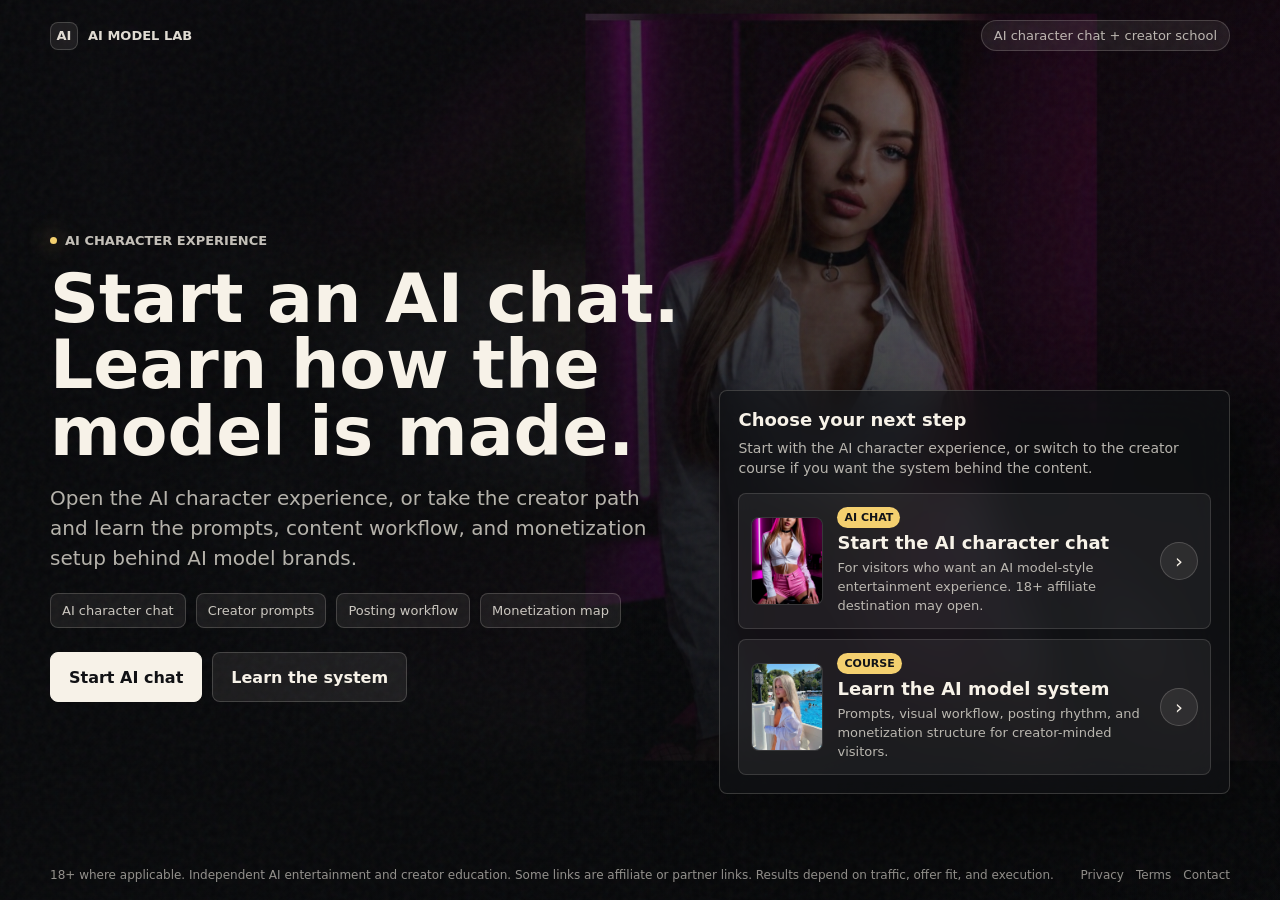
==== commit 884a1b4a: "deploy: mobile-first AI split landing" ====
--- a/index.html
+++ b/index.html
@@ -1,1472 +1,149 @@
-<!DOCTYPE html>
-<html lang="en" id="html-root">
+<!doctype html>
+<html lang="en">
 <head>
-<meta charset="UTF-8"/>
-<meta name="viewport" content="width=device-width, initial-scale=1.0"/>
-<title>AI Model School — Build AI Girls & Earn</title>
-<meta name="description" content="Create hyper-realistic AI girl models for TikTok, fan-platforms & traffic. Step-by-step. First result in 3 weeks."/>
-<meta property="og:title" content="AI Model School — Build AI Girls & Earn"/>
-<meta property="og:description" content="Hyper-realistic AI girl models for TikTok, Fanvue & traffic. $49.99 launch price."/>
-<meta property="og:type" content="website"/>
-<meta property="og:url" content="https://lux-us-shop.github.io/ai-model-Lab/"/>
-<meta property="og:image" content="https://lux-us-shop.github.io/ai-model-Lab/og-image.jpg"/>
-<meta property="og:image:width" content="1200"/>
-<meta property="og:image:height" content="630"/>
-<meta name="twitter:card" content="summary_large_image"/>
-<meta name="twitter:image" content="https://lux-us-shop.github.io/ai-model-Lab/og-image.jpg"/>
-<meta name="robots" content="index, follow"/>
-<link rel="canonical" href="https://lux-us-shop.github.io/ai-model-Lab/"/>
-<link rel="icon" href="data:image/svg+xml,<svg xmlns='http://www.w3.org/2000/svg' viewBox='0 0 100 100'><rect width='100' height='100' rx='18' fill='%230d0d0d'/><text y='.9em' font-size='72' x='12'>🤖</text></svg>"/>
-<link rel="preconnect" href="https://fonts.googleapis.com"/>
-<link href="https://fonts.googleapis.com/css2?family=Bebas+Neue&family=Instrument+Serif:ital@0;1&family=Syne:wght@400;700;800&display=swap" rel="stylesheet"/>
-<script>
-/* pageview → общая GAS таблица */
-(function(){
-  var GAS='https://script.google.com/macros/s/AKfycbxTnxPi9NM2UMS2STc3cYKUYpZC90HTCL5RYWIX8rKLseaEYXH8nr1yMLroba7RYpOA/exec';
-  var p=new URLSearchParams(location.search);
-  var payload={event:'pageview',landing:'ai-model-school',page:'ai-model-school',
-    acc:p.get('acc')||'direct',utm_source:p.get('utm_source')||(document.referrer?'referral':'direct'),
-    utm_medium:p.get('utm_medium')||'',ts:new Date().toISOString()};
-  try{fetch(GAS,{method:'POST',mode:'no-cors',headers:{'Content-Type':'application/json'},body:JSON.stringify(payload)});}catch(e){}
-})();
-</script>
-<style>
-:root{
-  --black:#0d0d0d;--white:#f8f5f0;--accent:#ff3c3c;--accent2:#ff8c00;
-  --grey:#8a8a8a;--light:#efefeb;--border:#e0ddd8;--card:#f2efe9;
-  --green:#22c55e;--dark2:#111;--dark3:#1a1a1a;
-}
-*,*::before,*::after{box-sizing:border-box;margin:0;padding:0}
-html{scroll-behavior:smooth}
-@font-face{font-family:'Bebas Neue';font-display:swap}
-@font-face{font-family:'Syne';font-display:swap}
-@font-face{font-family:'Instrument Serif';font-display:swap}
-body{background:var(--white);color:var(--black);font-family:'Syne',sans-serif;overflow-x:hidden}
-a{text-decoration:none;color:inherit}
-
-/* ── LANG SYSTEM ── */
-.t-ua{display:none}
-body.lang-ua .t-en{display:none}
-body.lang-ua .t-ua{display:block}
-.i-ua{display:none}
-body.lang-ua .i-en{display:none}
-body.lang-ua .i-ua{display:inline}
-/* Block-level i-en/i-ua elements must show as block, not inline */
-div.i-ua, p.i-ua, h1.i-ua, h2.i-ua, h3.i-ua{display:none}
-body.lang-ua div.i-en, body.lang-ua p.i-en, body.lang-ua h1.i-en, body.lang-ua h2.i-en, body.lang-ua h3.i-en{display:none}
-body.lang-ua div.i-ua, body.lang-ua p.i-ua, body.lang-ua h1.i-ua, body.lang-ua h2.i-ua, body.lang-ua h3.i-ua{display:block}
-
-/* ── URGENCY BAR ── */
-.urgency-bar{
-  background:linear-gradient(90deg,var(--accent) 0%,var(--accent2) 100%);
-  color:#fff;text-align:center;padding:10px 16px;
-  font-size:12px;font-weight:700;letter-spacing:.1em;text-transform:uppercase;
-  display:flex;align-items:center;justify-content:center;gap:8px;flex-wrap:wrap;
-}
-
-/* ── TICKER ── */
-.ticker{background:var(--black);padding:9px 0;overflow:hidden;white-space:nowrap;font-size:11px;letter-spacing:.13em;text-transform:uppercase;color:#3a3a3a}
-.ticker .i-en,.ticker .i-ua{display:inline}
-body.lang-ua .ticker .i-en{display:none}
-body.lang-ua .ticker .i-ua{display:inline}
-.ticker-inner{display:inline-block;animation:tick 36s linear infinite}
-.tk-dot{margin:0 24px;color:var(--accent)}
-@keyframes tick{0%{transform:translateX(0)}100%{transform:translateX(-50%)}}
-
-/* ── NAV ── */
-nav{
-  position:sticky;top:0;z-index:200;
-  display:flex;align-items:center;justify-content:space-between;
-  padding:13px 40px;
-  background:rgba(248,245,240,.97);backdrop-filter:blur(16px);
-  border-bottom:1px solid var(--border);
-}
-.nav-logo{font-family:'Bebas Neue',sans-serif;font-size:22px;letter-spacing:.08em}
-.nav-logo b{color:var(--accent)}
-.nav-right{display:flex;align-items:center;gap:10px}
-.lang-pill{display:flex;border:1px solid var(--border);border-radius:100px;overflow:hidden}
-.lang-pill button{background:transparent;border:none;font-family:'Syne',sans-serif;font-size:11px;font-weight:700;letter-spacing:.06em;padding:5px 12px;cursor:pointer;color:var(--grey);transition:background .2s,color .2s}
-.lang-pill button.active{background:var(--black);color:var(--white)}
-.btn-nav{background:var(--accent);color:#fff;font-family:'Syne',sans-serif;font-size:12px;font-weight:700;letter-spacing:.04em;padding:9px 20px;border-radius:100px;border:none;cursor:pointer;white-space:nowrap;transition:transform .2s,box-shadow .2s;display:inline-flex;align-items:center;gap:6px}
-.btn-nav:hover{transform:scale(1.04);box-shadow:0 4px 20px rgba(255,60,60,.35)}
-
-/* ── HERO ── */
-.hero{min-height:92vh;display:grid;grid-template-columns:1fr 1fr;align-items:center;padding:72px 64px 60px;gap:48px;position:relative;overflow:hidden}.hero::before{content:'';position:absolute;top:-200px;right:-160px;width:640px;height:640px;background:radial-gradient(ellipse,rgba(255,60,60,.08) 0%,transparent 65%);pointer-events:none}
-
-/* FIX: hero font크게 */
-h1.hl{font-family:'Bebas Neue',sans-serif;font-size:clamp(5.5rem,9vw,11rem);line-height:.86;letter-spacing:.01em;margin-bottom:24px;animation:fu .5s .2s both}
-h1.hl .red{color:var(--accent)}
-h1.hl .it{font-family:'Instrument Serif',serif;font-style:italic}
-
-.hero-eyebrow{display:inline-flex;align-items:center;gap:8px;background:var(--black);color:#fff;font-size:11px;font-weight:700;letter-spacing:.14em;text-transform:uppercase;padding:6px 14px;border-radius:100px;margin-bottom:22px;animation:fu .5s .1s both}
-.dot-pulse{width:6px;height:6px;border-radius:50%;background:var(--green);animation:pulse 2s infinite;flex-shrink:0}
-@keyframes pulse{0%,100%{opacity:1;transform:scale(1)}50%{opacity:.4;transform:scale(1.6)}}
-@keyframes fu{from{opacity:0;transform:translateY(24px)}to{opacity:1;transform:translateY(0)}}
-
-/* FIX: desc крупнее */
-.hero-desc{font-size:17px;color:#555;line-height:1.7;max-width:460px;margin-bottom:28px;animation:fu .5s .3s both;font-weight:400}
-
-.hero-price{display:flex;align-items:center;gap:16px;flex-wrap:wrap;margin-bottom:30px;animation:fu .5s .35s both}
-.hp-old{font-family:'Bebas Neue',sans-serif;font-size:2.6rem;color:var(--grey);position:relative}
-.hp-old::after{content:'';position:absolute;left:-2px;top:50%;right:-2px;height:2px;background:var(--accent);transform:rotate(-8deg)}
-.hp-new{font-family:'Bebas Neue',sans-serif;font-size:3.8rem;color:var(--accent);line-height:1}
-.hp-save{background:var(--green);color:#fff;font-size:12px;font-weight:800;letter-spacing:.08em;padding:5px 12px;border-radius:100px;text-transform:uppercase}
-
-/* FIX: кнопки крупнее */
-.hero-btns{display:flex;flex-wrap:wrap;gap:14px;animation:fu .5s .42s both}
-.btn-main{display:inline-flex;align-items:center;gap:10px;background:var(--black);color:#fff;font-family:'Syne',sans-serif;font-size:14px;font-weight:700;letter-spacing:.05em;padding:17px 34px;border-radius:4px;transition:transform .2s,box-shadow .2s;min-height:48px}
-.btn-main:hover{transform:translateY(-2px);box-shadow:0 8px 28px rgba(0,0,0,.22)}
-.btn-main.red{background:var(--accent);box-shadow:0 4px 22px rgba(255,60,60,.3)}
-.btn-main.red:hover{box-shadow:0 8px 32px rgba(255,60,60,.45)}
-.btn-ghost{display:inline-flex;align-items:center;gap:9px;background:transparent;color:var(--black);font-family:'Syne',sans-serif;font-size:14px;font-weight:700;letter-spacing:.05em;padding:16px 28px;border-radius:4px;border:2px solid var(--black);transition:background .2s,color .2s;min-height:48px}
-.btn-ghost:hover{background:var(--black);color:#fff}
-
-.social-proof{display:flex;align-items:center;gap:10px;margin-top:22px;animation:fu .5s .5s both;font-size:12px;color:var(--grey);font-weight:600}
-.sp-avatars{display:flex}
-.sp-av{width:30px;height:30px;border-radius:50%;border:2px solid var(--white);margin-left:-9px;font-size:11px;font-weight:800;display:flex;align-items:center;justify-content:center;color:#fff;flex-shrink:0}
-.sp-av:first-child{margin-left:0}
-.sp-av:nth-child(1){background:linear-gradient(135deg,#f0c27f,#e8956d)}
-.sp-av:nth-child(2){background:linear-gradient(135deg,#a78bfa,#7c3aed)}
-.sp-av:nth-child(3){background:linear-gradient(135deg,#34d399,#059669)}
-.sp-av:nth-child(4){background:linear-gradient(135deg,#fb7185,#e11d48)}
-.sp-stars{color:#f59e0b;font-size:14px;letter-spacing:1px}
-
-/* ── PHONE MOCKUP ── */
-.hero-right{display:flex;justify-content:center;align-items:center;animation:fu .6s .25s both}
-.hero-mobile-img{display:none;width:100%;height:100%;object-fit:cover;position:absolute;inset:0;z-index:0}
-.phone-wrap{position:relative;width:338px;margin:0 auto}
-.phone-frame{width:338px;height:681px;background:#111;border-radius:42px;border:7px solid #1a1a1a;box-shadow:0 0 0 1px #2a2a2a,0 40px 90px rgba(0,0,0,.45),inset 0 0 0 1px #2a2a2a;overflow:hidden;position:relative}
-.phone-frame::before{content:'';position:absolute;top:0;left:50%;transform:translateX(-50%);width:96px;height:24px;background:#111;border-radius:0 0 16px 16px;z-index:10}
-.phone-frame video{width:100%;height:100%;object-fit:cover;display:block;opacity:0;transition:opacity .4s}
-.phone-frame video.ready{opacity:1}
-.vid-ph{position:absolute;inset:0;background:linear-gradient(145deg,#181818,#252525);display:flex;flex-direction:column;align-items:center;justify-content:center;color:#3a3a3a;gap:10px;font-size:11px;letter-spacing:.1em;text-transform:uppercase;z-index:1}
-.vid-ph .pi{width:52px;height:52px;border-radius:50%;border:2px solid #2a2a2a;display:flex;align-items:center;justify-content:center;font-size:20px}
-.sf{position:absolute;background:#fff;border:1px solid var(--border);border-radius:12px;padding:12px 16px;box-shadow:0 8px 28px rgba(0,0,0,.12);white-space:nowrap;z-index:5}
-.sf .sn{font-family:'Bebas Neue',sans-serif;font-size:26px;color:var(--accent);line-height:1}
-.sf .sl{font-size:10px;font-weight:700;letter-spacing:.1em;text-transform:uppercase;color:var(--grey);margin-top:2px}
-.sf1{right:0;top:70px;transform:translateX(calc(100% + 14px));animation:fa 4s ease-in-out infinite}
-.sf2{left:0;bottom:100px;transform:translateX(calc(-100% - 14px));animation:fb 5s ease-in-out infinite}
-@keyframes fa{0%,100%{transform:translateX(calc(100% + 14px)) translateY(0)}50%{transform:translateX(calc(100% + 14px)) translateY(-8px)}}
-@keyframes fb{0%,100%{transform:translateX(calc(-100% - 14px)) translateY(0)}50%{transform:translateX(calc(-100% - 14px)) translateY(8px)}}
-
-/* ── INCOME TRIGGERS ── */
-.income-strip{background:var(--black);display:grid;grid-template-columns:repeat(4,1fr)}
-.is-item{padding:28px 24px;border-left:1px solid #1e1e1e;display:flex;flex-direction:column;gap:5px}
-.is-item:first-child{border-left:none}
-.is-avatar{width:38px;height:38px;border-radius:50%;font-size:13px;font-weight:800;color:#fff;display:flex;align-items:center;justify-content:center;margin-bottom:6px;flex-shrink:0}
-.is-name{font-size:11px;font-weight:700;letter-spacing:.07em;text-transform:uppercase;color:#555}
-.is-income{font-family:'Bebas Neue',sans-serif;font-size:2.5rem;color:var(--accent);line-height:1}
-/* FIX: period visible on dark bg */
-.is-period{font-size:10px;color:#666;letter-spacing:.06em;text-transform:uppercase}
-.is-platform{font-size:11px;font-weight:600;color:#555;margin-top:4px;display:flex;align-items:center;gap:6px}
-.is-platform::before{content:'';width:5px;height:5px;border-radius:50%;background:var(--green);display:inline-block}
-
-/* ── TIMER ── */
-.timer{background:var(--black);padding:28px 40px;display:flex;align-items:center;justify-content:center;gap:40px;flex-wrap:wrap;border-top:1px solid #1a1a1a}
-.t-label{font-size:11px;font-weight:700;letter-spacing:.15em;text-transform:uppercase;color:var(--accent);text-align:center}
-.t-sub{font-size:10px;color:#555;letter-spacing:.08em;margin-top:4px;text-align:center}
-.t-digits{display:flex;align-items:center;gap:8px}
-.t-unit{text-align:center}
-.t-num{font-family:'Bebas Neue',sans-serif;font-size:46px;line-height:1;color:#fff;background:rgba(255,255,255,.06);border:1px solid rgba(255,255,255,.1);border-radius:6px;padding:4px 12px;min-width:68px;display:block}
-.t-ul{font-size:10px;font-weight:700;letter-spacing:.1em;text-transform:uppercase;color:#444;margin-top:3px}
-/* FIX: separator visible */
-.t-sep{font-family:'Bebas Neue',sans-serif;font-size:38px;color:#555;margin-bottom:16px}
-.t-cta a{display:inline-flex;align-items:center;gap:8px;background:var(--accent);color:#fff;font-family:'Syne',sans-serif;font-size:14px;font-weight:700;letter-spacing:.05em;padding:15px 28px;border-radius:4px;transition:transform .2s,box-shadow .2s}
-.t-cta a:hover{transform:translateY(-2px);box-shadow:0 6px 24px rgba(255,60,60,.4)}
-
-/* ── STATS ── */
-.stats{display:grid;grid-template-columns:repeat(4,1fr);border-top:1px solid var(--border);border-bottom:1px solid var(--border)}
-.stat{padding:36px 24px;text-align:center;border-right:1px solid var(--border)}
-.stat:last-child{border-right:none}
-.stat-n{font-family:'Bebas Neue',sans-serif;font-size:clamp(2.6rem,3.8vw,4rem);color:var(--accent);line-height:1;margin-bottom:6px}
-.stat-d{font-size:13px;color:var(--grey);line-height:1.5}
-
-/* ── SECTION ── */
-.sec{padding:80px 64px;max-width:1200px;margin:0 auto}
-.sec-tag{font-size:10px;font-weight:700;letter-spacing:.22em;text-transform:uppercase;color:var(--accent);margin-bottom:14px;display:flex;align-items:center;gap:8px}
-.sec-tag::before{content:'—'}
-.sec-h{font-family:'Bebas Neue',sans-serif;font-size:clamp(2.6rem,4.8vw,5.5rem);line-height:.92;letter-spacing:.01em;margin-bottom:44px}
-.sec-h em{font-family:'Instrument Serif',serif;font-style:italic;color:var(--accent)}
-
-/* ── BENEFITS ── */
-.bg{display:grid;grid-template-columns:repeat(2,1fr);gap:2px}
-.bi{background:var(--card);padding:32px 28px;display:flex;gap:18px;align-items:flex-start;transition:background .2s,color .2s;cursor:default}
-.bi:hover{background:var(--black);color:#fff}
-.bi:hover .bi-icon{background:var(--accent);color:#fff}
-.bi:hover .bi-d{color:rgba(255,255,255,.6)}
-.bi-icon{width:44px;height:44px;border-radius:8px;background:#fff;display:flex;align-items:center;justify-content:center;font-size:20px;flex-shrink:0;transition:background .2s}
-.bi-t{font-size:14px;font-weight:800;margin-bottom:6px;letter-spacing:.01em}
-.bi-d{font-size:13px;color:#666;line-height:1.65;transition:color .2s}
-
-/* ── VIDEO GALLERY ── */
-.vg{background:var(--black);padding:80px 64px}
-.vg .sec-h{color:#fff}
-.vg .sec-tag{color:var(--accent)}
-.phones-row{display:flex;gap:20px;justify-content:center;flex-wrap:wrap;margin-top:44px}
-.pc{width:190px}
-.pm{width:190px;height:358px;background:#1a1a1a;border-radius:28px;border:5px solid #222;box-shadow:0 0 0 1px #2a2a2a,0 20px 44px rgba(0,0,0,.55);overflow:hidden;position:relative}
-.pm::before{content:'';position:absolute;top:0;left:50%;transform:translateX(-50%);width:62px;height:16px;background:#111;border-radius:0 0 10px 10px;z-index:2}
-.pm video{width:100%;height:100%;object-fit:cover;display:block;opacity:0;transition:opacity .4s}
-.pm video.ready{opacity:1}
-.mini-ph{position:absolute;inset:0;background:linear-gradient(160deg,#1e1e1e,#272727);display:flex;flex-direction:column;align-items:center;justify-content:center;color:#3a3a3a;gap:7px}
-.mini-ph .mi{font-size:26px}
-.mini-ph span{font-size:10px;letter-spacing:.1em;text-transform:uppercase}
-.pc-label{margin-top:11px;text-align:center;font-size:11px;font-weight:700;letter-spacing:.07em;text-transform:uppercase;color:#555}
-.pc-label b{color:var(--accent)}
-
-/* ── MODULES ── */
-.mg{display:grid;grid-template-columns:repeat(4,1fr);gap:2px}
-.mc{padding:28px 24px;border:1px solid var(--border);position:relative;overflow:hidden;transition:border-color .25s,transform .2s;cursor:default}
-.mc:hover{border-color:var(--black);transform:translateY(-3px)}
-.mc::after{content:'';position:absolute;bottom:0;left:0;right:0;height:2px;background:var(--accent);transform:scaleX(0);transform-origin:left;transition:transform .3s}
-.mc:hover::after{transform:scaleX(1)}
-.mc.hot{border-top:2px solid var(--accent)}
-.mc-n{font-family:'Bebas Neue',sans-serif;font-size:52px;line-height:1;color:var(--light);margin-bottom:-4px}
-.mc-i{font-size:24px;margin-bottom:9px}
-.mc-t{font-size:13px;font-weight:800;letter-spacing:.03em;margin-bottom:7px}
-/* FIX: module desc visible */
-.mc-d{font-size:12px;color:#888;line-height:1.6}
-.mc-hot-tag{display:inline-block;background:var(--accent);color:#fff;font-size:9px;font-weight:700;letter-spacing:.1em;text-transform:uppercase;padding:3px 9px;border-radius:100px;margin-bottom:8px}
-
-/* ── TESTIMONIALS ── */
-.testi-sec{background:var(--black);padding:80px 64px}
-.testi-sec .sec-h{color:#fff}
-.testi-sec .sec-tag{color:var(--accent)}
-.testi-grid{display:grid;grid-template-columns:repeat(3,1fr);gap:16px}
-.tcard{background:#111;border:1px solid #222;border-radius:14px;padding:26px;transition:border-color .2s,transform .2s;display:flex;flex-direction:column}
-.tcard:hover{border-color:#333;transform:translateY(-2px)}
-.tcard-stars{color:#f59e0b;font-size:14px;letter-spacing:2px;margin-bottom:12px}
-.tcard-income{background:rgba(255,60,60,.1);border:1px solid rgba(255,60,60,.2);border-radius:8px;padding:8px 12px;margin-bottom:14px;font-size:11px;font-weight:700;letter-spacing:.06em;text-transform:uppercase;color:var(--accent);display:flex;align-items:center;gap:6px}
-.tcard-text{font-family:'Instrument Serif',serif;font-size:.95rem;font-style:italic;color:#bbb;line-height:1.8;margin-bottom:18px;flex:1}
-.tcard-footer{display:flex;align-items:center;gap:12px;border-top:1px solid #1e1e1e;padding-top:14px}
-.tcard-av{width:38px;height:38px;border-radius:50%;font-size:13px;font-weight:800;color:#fff;display:flex;align-items:center;justify-content:center;flex-shrink:0}
-.tcard-author{font-size:12px;font-weight:700;letter-spacing:.06em;text-transform:uppercase;color:#666}
-.tcard-author b{color:var(--accent)}
-/* FIX: role visible on dark */
-.tcard-role{font-size:11px;color:#444;margin-top:3px;letter-spacing:.04em}
-
-/* ── PROOF STRIP ── */
-.proof-strip{background:var(--light);border-top:1px solid var(--border);border-bottom:1px solid var(--border);padding:36px 64px;display:flex;align-items:center;justify-content:center;gap:56px;flex-wrap:wrap}
-.ps-item{text-align:center}
-.ps-num{font-family:'Bebas Neue',sans-serif;font-size:3rem;color:var(--black);line-height:1}
-.ps-num span{color:var(--accent)}
-.ps-label{font-size:11px;font-weight:700;letter-spacing:.12em;text-transform:uppercase;color:var(--grey);margin-top:5px}
-
-
-
-/* ── FAQ ── */
-.faq-sec{padding:80px 64px;max-width:860px;margin:0 auto}
-.faq-item{border-bottom:1px solid var(--border);padding:20px 0}
-.faq-q{font-size:15px;font-weight:700;cursor:pointer;display:flex;justify-content:space-between;align-items:center;gap:16px;user-select:none}
-.faq-q .faq-icon{width:28px;height:28px;border-radius:50%;background:var(--black);color:#fff;display:flex;align-items:center;justify-content:center;font-size:16px;flex-shrink:0;transition:transform .3s,background .2s}
-.faq-item.open .faq-icon{transform:rotate(45deg);background:var(--accent)}
-.faq-a{font-size:14px;color:#666;line-height:1.75;max-height:0;overflow:hidden;transition:max-height .4s ease,padding .3s}
-.faq-item.open .faq-a{max-height:400px;padding-top:12px}
-
-/* ── FREE ── */
-.free-sec{background:var(--light);padding:80px 64px}
-.free-in{max-width:1200px;margin:0 auto;display:grid;grid-template-columns:1fr 1fr;gap:64px;align-items:center}
-.free-h{font-family:'Bebas Neue',sans-serif;font-size:clamp(3rem,4.8vw,5.5rem);line-height:.88;letter-spacing:.01em;margin-bottom:20px}
-.free-h span{color:var(--accent)}
-.free-p{font-size:15px;color:#555;line-height:1.7;margin-bottom:24px;max-width:420px}
-.chk{display:flex;flex-direction:column;gap:12px;margin-bottom:32px}
-.ci{display:flex;align-items:center;gap:12px;font-size:14px;font-weight:600}
-.ci-ic{width:28px;height:28px;border-radius:50%;background:var(--accent);color:#fff;display:flex;align-items:center;justify-content:center;font-size:13px;flex-shrink:0}
-.free-phone{width:230px;height:445px;background:#111;border-radius:38px;border:7px solid #1a1a1a;box-shadow:0 0 0 1px #222,0 28px 60px rgba(0,0,0,.2);overflow:hidden;position:relative;margin:0 auto}
-.free-phone::before{content:'';position:absolute;top:0;left:50%;transform:translateX(-50%);width:76px;height:20px;background:#111;border-radius:0 0 13px 13px;z-index:2}
-.fp-in{width:100%;height:100%;background:linear-gradient(145deg,#0d0d0d,#181818);display:flex;flex-direction:column;align-items:center;justify-content:center;padding:36px 18px;gap:12px;color:#fff}
-.fp-icon{font-size:38px}
-.fp-t{font-family:'Bebas Neue',sans-serif;font-size:26px;letter-spacing:.05em;text-align:center;line-height:1.1}
-.fp-s{font-size:10px;color:#444;text-align:center;letter-spacing:.08em;text-transform:uppercase}
-.fp-btn{background:var(--accent);color:#fff;font-family:'Syne',sans-serif;font-size:12px;font-weight:700;letter-spacing:.06em;padding:11px 22px;border-radius:100px;margin-top:6px}
-
-/* ── PRICING ── */
-.price-sec{padding:80px 64px;max-width:860px;margin:0 auto;text-align:center}
-.price-label{font-family:'Bebas Neue',sans-serif;font-size:1rem;letter-spacing:.2em;color:var(--grey);text-transform:uppercase;margin-bottom:8px}
-.price-was{font-family:'Bebas Neue',sans-serif;font-size:3.2rem;color:var(--grey);position:relative;display:inline-block;margin-bottom:-4px}
-.price-was::after{content:'';position:absolute;left:-4px;right:-4px;top:52%;height:3px;background:var(--accent);transform:rotate(-3deg)}
-.price-now{font-family:'Bebas Neue',sans-serif;font-size:clamp(6rem,12vw,11rem);line-height:.85;letter-spacing:-.02em;display:block}
-.price-now sup{font-size:.28em;vertical-align:super;color:var(--accent)}
-.price-save{display:inline-block;background:var(--green);color:#fff;font-size:13px;font-weight:800;letter-spacing:.1em;padding:6px 18px;border-radius:100px;text-transform:uppercase;margin:14px 0 10px}
-.price-meta{font-size:12px;font-weight:700;letter-spacing:.14em;text-transform:uppercase;color:var(--grey);margin-bottom:32px}
-.price-feats{display:flex;justify-content:center;flex-wrap:wrap;gap:10px;margin-bottom:32px}
-.pf{display:flex;align-items:center;gap:7px;font-size:12px;font-weight:600;background:var(--card);padding:8px 16px;border-radius:100px;border:1px solid var(--border)}
-.pf .dot{color:var(--accent);font-size:16px;line-height:1}
-/* НОВЫЙ: trust progress bar */
-.trust-bar{margin:28px auto 32px;max-width:460px}
-.trust-bar-label{font-size:11px;font-weight:700;letter-spacing:.1em;text-transform:uppercase;color:var(--grey);margin-bottom:10px;display:flex;justify-content:space-between}
-.trust-bar-label b{color:var(--accent)}
-.trust-bar-track{height:6px;background:var(--border);border-radius:100px;overflow:hidden}
-.trust-bar-fill{height:100%;width:78%;background:linear-gradient(90deg,var(--accent),var(--accent2));border-radius:100px;animation:bar-grow 1.5s 1s both}
-@keyframes bar-grow{from{width:0}to{width:78%}}
-.price-guarantee{font-size:12px;color:var(--grey);margin-top:20px;display:flex;align-items:center;justify-content:center;gap:6px}
-.sale-badge{display:inline-flex;align-items:center;gap:6px;background:var(--green);color:#fff;font-size:11px;font-weight:800;letter-spacing:.1em;text-transform:uppercase;padding:5px 14px;border-radius:100px;animation:badge-pop .4s .8s both}
-@keyframes badge-pop{from{opacity:0;transform:scale(.7)}to{opacity:1;transform:scale(1)}}
-
-/* ── URGENCY BOTTOM ── */
-.urgency-bottom{background:linear-gradient(90deg,#111 0%,#1a1a1a 100%);padding:40px 64px;display:flex;align-items:center;justify-content:center;gap:40px;flex-wrap:wrap;text-align:center}
-.ub-item{color:#fff}
-.ub-icon{font-size:30px;margin-bottom:8px}
-.ub-t{font-size:12px;font-weight:700;letter-spacing:.1em;text-transform:uppercase;color:var(--accent);margin-bottom:4px}
-.ub-d{font-size:11px;color:#555;letter-spacing:.05em}
-
-/* ── FOOTER ── */
-footer{background:var(--black);color:#fff;padding:44px 64px;display:flex;align-items:center;justify-content:space-between;flex-wrap:wrap;gap:18px}
-.f-logo{font-family:'Bebas Neue',sans-serif;font-size:22px;letter-spacing:.08em}
-.f-logo b{color:var(--accent)}
-.f-links{display:flex;gap:24px;font-size:11px;font-weight:700;letter-spacing:.08em;text-transform:uppercase;color:#444}
-.f-links a:hover{color:#fff}
-.f-copy{font-size:11px;color:#333;letter-spacing:.05em}
-
-/* ── STICKY ── */
-.sticky{position:fixed;bottom:24px;left:50%;transform:translateX(-50%) translateY(120px);z-index:300;background:var(--black);border-radius:100px;padding:12px 8px 12px 22px;display:flex;align-items:center;gap:12px;box-shadow:0 8px 44px rgba(0,0,0,.55);transition:transform .5s cubic-bezier(.34,1.56,.64,1);white-space:nowrap}
-.sticky.show{transform:translateX(-50%) translateY(0)}
-.sticky .st{font-size:12px;font-weight:700;color:#fff;letter-spacing:.04em}
-.sticky .st b{color:var(--accent)}
-.sticky a{background:var(--accent);color:#fff;font-family:'Syne',sans-serif;font-size:13px;font-weight:700;letter-spacing:.04em;padding:10px 20px;border-radius:100px;transition:transform .2s;display:inline-flex;align-items:center;gap:6px}
-.sticky a:hover{transform:scale(1.04)}
-
-/* ── REVEAL ── */
-.rv{opacity:0;transform:translateY(30px);transition:opacity .65s,transform .65s}
-.rv.in{opacity:1;transform:none}
-
-/* ── RESPONSIVE ── */
-
-/* Global mobile overflow fix */
-html,body{max-width:100%;overflow-x:hidden}
-
-@media(max-width:960px){
-  /* Hero */
-  .hero{grid-template-columns:1fr;padding:40px 20px 36px;text-align:center;gap:32px;min-height:auto;overflow:visible}
-  .hero-left{display:flex;flex-direction:column;align-items:center;width:100%}
-  .hero-desc{max-width:100%;text-align:center}
-  .hero-price{justify-content:center;flex-wrap:wrap}
-  .hero-btns{justify-content:center;flex-wrap:wrap}
-  .social-proof{justify-content:center;flex-wrap:wrap}
-
-  /* Phone mockup */
-  .hero-right{display:flex;justify-content:center;margin-top:0}
-  .phone-wrap{position:relative;width:240px;margin:0 auto}
-  .phone-frame{width:240px;height:470px;border-radius:36px}
-  .sf1,.sf2{display:none}
-  .hero-mobile-img{display:block}
-
-  /* Sections uniform padding */
-  .sec,.vg,.testi-sec,.free-sec,.price-sec,.urgency-bottom,.faq-sec,.proof-shots{padding:52px 20px}
-
-  /* Grid layouts */
-  .stats{grid-template-columns:repeat(2,1fr)}
-  .stat{border-right:none;border-bottom:1px solid var(--border)}
-  .stat:nth-child(2n){border-right:none}
-  .income-strip{grid-template-columns:repeat(2,1fr)}
-  .is-item{border-left:none;border-bottom:1px solid #1e1e1e}
-  .bg{grid-template-columns:1fr}
-  .mg{grid-template-columns:repeat(2,1fr)!important}
-  .testi-grid{grid-template-columns:1fr}
-  .free-in{grid-template-columns:1fr}
-  .free-phone{display:none}
-  .proof-grid{grid-template-columns:1fr 1fr}
-
-  /* Timer */
-  .timer{flex-direction:column;gap:16px;padding:28px 20px;text-align:center}
-
-  /* Proof strip */
-  .proof-strip{gap:28px;padding:28px 20px;flex-wrap:wrap}
-
-  /* Nav */
-  nav{padding:11px 18px}
-
-  /* Footer */
-  footer{flex-direction:column;padding:32px 20px;text-align:center}
-  .f-links{flex-wrap:wrap;justify-content:center}
-
-  /* Phones row in video gallery */
-  .phones-row{gap:14px}
-  .pc{width:160px}
-  .pm{width:160px;height:302px}
-}
-
-@media(max-width:600px){
-  /* Hero font scaling */
-  h1.hl{font-size:clamp(3.6rem,12vw,5.5rem)}
-
-  /* Single column everything */
-  .mg{grid-template-columns:1fr!important}
-  .income-strip{grid-template-columns:1fr!important}
-  .is-item{border-left:none!important;border-bottom:1px solid #1e1e1e;padding:18px 16px}
-  .proof-grid{grid-template-columns:1fr!important}
-  .stats{grid-template-columns:repeat(2,1fr)}
-
-  /* Buttons full width */
-  .btn-main,.btn-ghost{min-height:52px;width:100%;justify-content:center;font-size:14px;padding:15px 20px}
-  .hero-btns{flex-direction:column;width:100%;gap:10px}
-
-  /* Nav */
-  .btn-nav{display:none}
-  nav{padding:10px 14px}
-  .nav-logo{font-size:18px}
-
-  /* Phone mockup smaller */
-  .phone-wrap{width:210px}
-  .phone-frame{width:210px;height:412px;border-radius:30px}
-
-  /* phones-row horizontal scroll */
-  .phones-row{overflow-x:auto;flex-wrap:nowrap;justify-content:flex-start;scroll-snap-type:x mandatory;-webkit-overflow-scrolling:touch;padding:0 16px 14px;gap:10px}
-  .pc{flex-shrink:0;scroll-snap-align:start;width:140px}
-  .pm{width:140px;height:264px;border-radius:22px}
-
-  /* Timer */
-  .t-num{font-size:34px;min-width:50px;padding:4px 8px}
-  .t-sep{font-size:30px}
-
-  /* Urgency bar */
-  .urgency-bar{font-size:11px;padding:8px 12px;gap:4px}
-
-  /* Sticky */
-  .sticky .st{display:none}
-  .sticky{left:12px;right:12px;transform:none;border-radius:12px;bottom:12px;padding:10px 14px;white-space:normal}
-  .sticky.show{transform:none}
-  .sticky a{flex:1;justify-content:center;min-height:48px;border-radius:8px;font-size:13px}
-
-  /* Sections padding */
-  .sec,.vg,.testi-sec,.free-sec,.price-sec,.urgency-bottom,.faq-sec,.proof-shots{padding:40px 16px}
-  .timer{padding:22px 14px}
-  footer{padding:28px 16px}
-  .proof-strip{padding:24px 16px;gap:20px}
-
-  /* Income strip row layout - avatar left, text right */
-  .is-item{display:grid;grid-template-columns:44px 1fr;grid-template-rows:auto;align-items:center;gap:0 14px;padding:16px}
-  .is-avatar{grid-row:1/4;align-self:center;margin-bottom:0;width:44px;height:44px}
-  .is-name{grid-column:2}
-  .is-income{grid-column:2;font-size:1.8rem!important}
-  .is-period{grid-column:2}
-  .is-platform{grid-column:2}
-
-  /* Price features */
-  .price-feats{flex-direction:column;align-items:stretch}
-  .pf{justify-content:flex-start}
-
-  /* Hero */
-  .hero{padding:32px 16px 28px}
-  .hero-eyebrow{font-size:10px;padding:5px 12px}
-  .hero-price{gap:10px}
-  .hp-new{font-size:3rem}
-  .hp-old{font-size:2rem}
-
-  /* Sec headings */
-  .sec-h{font-size:clamp(2.2rem,8vw,3.5rem);margin-bottom:28px}
-  .free-h{font-size:clamp(2.4rem,9vw,4rem)}
-  .price-now{font-size:clamp(5rem,16vw,8rem)}
-
-  /* urgency bottom */
-  .urgency-bottom{padding:28px 16px;gap:20px}
-
-  /* tcard text size */
-  .tcard{padding:18px}
-  .tcard-text{font-size:.9rem}
-
-  /* Module cards */
-  .mc{padding:20px 18px}
-  .mc-n{font-size:42px}
-}
-
-/* ── PROOF SCREENSHOTS ── */
-.proof-shots{background:var(--black);padding:80px 64px}
-.proof-shots .sec-h{color:#fff}
-.proof-shots .sec-tag{color:var(--accent)}
-.proof-grid{display:grid;grid-template-columns:repeat(3,1fr);gap:20px;margin-top:44px}
-.proof-card{background:#111;border:1px solid #1e1e1e;border-radius:14px;overflow:hidden;transition:transform .2s,border-color .2s;display:flex;flex-direction:column}
-.proof-card:hover{transform:translateY(-4px);border-color:var(--accent)}
-.proof-card .proof-img-wrap{width:100%;background:#0a0a0a;display:flex;align-items:center;justify-content:center;padding:12px;border-bottom:1px solid #1e1e1e;min-height:220px}
-.proof-card img{width:100%;height:auto;max-height:380px;object-fit:contain;display:block;border-radius:8px}
-.proof-card-label{padding:12px 16px 4px;font-size:11px;font-weight:700;letter-spacing:.08em;text-transform:uppercase;color:var(--accent)}
-.proof-card-sub{padding:4px 16px 16px;font-size:12px;color:#555}
+  <meta charset="utf-8">
+  <meta name="viewport" content="width=device-width, initial-scale=1">
+  <title>AI Model Lab - chat with an AI muse or build your own</title>
+  <meta name="description" content="Start an AI character chat or learn how AI model content brands are built.">
+  <meta property="og:title" content="AI Model Lab - chat with an AI muse or build your own">
+  <meta property="og:description" content="Start an AI character chat or learn how AI model content brands are built.">
+  <meta property="og:image" content="https://ai-girls-v1.pages.dev/assets/og-image-v2.jpg">
+  <meta property="og:type" content="website">
+  <meta property="og:url" content="https://ai-girls-v1.pages.dev/">
+  <meta name="twitter:card" content="summary_large_image">
+  <meta name="twitter:title" content="AI Model Lab - chat with an AI muse or build your own">
+  <meta name="twitter:description" content="Start an AI character chat or learn how AI model content brands are built.">
+  <meta name="twitter:image" content="https://ai-girls-v1.pages.dev/assets/og-image-v2.jpg">
+  <link rel="canonical" href="https://ai-girls-v1.pages.dev/">
+  <meta name="theme-color" content="#0d0e11">
+  <style>
+    :root {
+      --ink: #f7f2e8;
+      --muted: rgba(247,242,232,.72);
+      --line: rgba(247,242,232,.18);
+      --panel: rgba(17, 18, 21, .68);
+      --accent: #f4d06f;
+      --accent-2: #8bd3dd;
+      --bg: #0d0e11;
+      --ease-out: cubic-bezier(.23,1,.32,1);
+    }
+    * { box-sizing: border-box; }
+    html, body { margin: 0; min-height: 100%; overflow-x: hidden; background: var(--bg); color: var(--ink); font-family: Inter, ui-sans-serif, system-ui, -apple-system, BlinkMacSystemFont, "Segoe UI", sans-serif; letter-spacing: 0; }
+    a { color: inherit; text-decoration: none; }
+    .page { min-height: 100svh; position: relative; overflow: hidden; isolation: isolate; width: 100%; }
+    .shell, main, .hero, .choice, .lead, .proof, .main-actions, .route { min-width: 0; max-width: 100%; }
+    .backdrop { position: fixed; inset: 0; z-index: -3; background: #0d0e11; }
+    .backdrop video, .backdrop img { width: 100%; height: 100%; object-fit: cover; filter: brightness(.92) saturate(1.02); transform: scale(1.01); object-position: center; }
+    .shade { position: fixed; inset: 0; z-index: -2; background: linear-gradient(90deg, rgba(7,8,10,.94) 0%, rgba(7,8,10,.66) 44%, rgba(7,8,10,.30) 100%), linear-gradient(180deg, rgba(7,8,10,.08), rgba(7,8,10,.78)); }
+    .grain { position: fixed; inset: 0; z-index: -1; pointer-events: none; opacity: .06; background-image: url("data:image/svg+xml,%3Csvg viewBox='0 0 160 160' xmlns='http://www.w3.org/2000/svg'%3E%3Cfilter id='n'%3E%3CfeTurbulence type='fractalNoise' baseFrequency='.82' numOctaves='3' stitchTiles='stitch'/%3E%3C/filter%3E%3Crect width='100%25' height='100%25' filter='url(%23n)' opacity='.8'/%3E%3C/svg%3E"); }
+    .shell { width: min(1180px, calc(100% - 32px)); min-height: 100svh; margin: 0 auto; display: grid; grid-template-rows: auto 1fr auto; gap: 20px; padding: 20px 0 18px; }
+    header, footer { display: flex; align-items: center; justify-content: space-between; gap: 16px; }
+    .brand { display: inline-flex; align-items: center; gap: 10px; font-size: 13px; font-weight: 760; text-transform: uppercase; color: rgba(247,242,232,.9); }
+    .mark { width: 28px; height: 28px; border: 1px solid var(--line); background: rgba(247,242,232,.08); display: grid; place-items: center; border-radius: 8px; }
+    .pill { border: 1px solid var(--line); background: rgba(247,242,232,.08); color: var(--muted); padding: 8px 12px; border-radius: 999px; font-size: 13px; line-height: 1; }
+    main { display: grid; grid-template-columns: minmax(0, .98fr) minmax(360px, .78fr); gap: 28px; align-items: center; }
+    .hero { max-width: 680px; padding: 28px 0 16px; }
+    .kicker { display: inline-flex; align-items: center; gap: 8px; color: rgba(247,242,232,.78); font-size: 13px; font-weight: 680; text-transform: uppercase; margin-bottom: 18px; }
+    .dot { width: 7px; height: 7px; border-radius: 50%; background: var(--accent); box-shadow: 0 0 22px var(--accent); }
+    h1 { font-size: clamp(40px, 5.7vw, 68px); line-height: .98; margin: 0; max-width: 720px; font-weight: 820; letter-spacing: 0; text-wrap: balance; }
+    .lead { max-width: 610px; margin: 18px 0 0; color: var(--muted); font-size: clamp(17px, 1.8vw, 20px); line-height: 1.5; }
+    .proof { display: flex; flex-wrap: wrap; gap: 10px; margin-top: 20px; }
+    .proof span { border: 1px solid var(--line); background: rgba(247,242,232,.07); padding: 9px 11px; border-radius: 8px; color: rgba(247,242,232,.8); font-size: 13px; }
+    .choice { align-self: end; margin-bottom: 54px; border: 1px solid var(--line); background: var(--panel); backdrop-filter: blur(22px); border-radius: 8px; box-shadow: 0 24px 80px rgba(0,0,0,.34); overflow: hidden; }
+    .choice-head { padding: 18px 18px 0; }
+    .choice-head h2 { margin: 0; font-size: 18px; line-height: 1.2; }
+    .choice-head p { margin: 7px 0 0; color: var(--muted); line-height: 1.45; font-size: 14px; }
+    .routes { display: grid; gap: 10px; padding: 14px 18px 18px; }
+    .route { position: relative; display: grid; grid-template-columns: 72px 1fr auto; min-height: 104px; align-items: stretch; gap: 14px; padding: 12px; border-radius: 8px; border: 1px solid rgba(247,242,232,.14); background: rgba(255,255,255,.055); overflow: hidden; transition: transform 180ms var(--ease-out), border-color 180ms ease, background 180ms ease; }
+    .route:hover { transform: translateY(-2px); border-color: rgba(247,242,232,.32); background: rgba(255,255,255,.085); }
+    .route:active { transform: scale(.99); }
+    .thumb { width: 72px; height: 88px; align-self: center; border-radius: 8px; overflow: hidden; background: #17181c; border: 1px solid rgba(247,242,232,.14); }
+    .thumb video, .thumb img { width: 100%; height: 100%; object-fit: cover; filter: brightness(.96) saturate(1); display: block; }
+    .route h3 { margin: 5px 0 6px; font-size: 18px; line-height: 1.15; }
+    .route p { margin: 0; color: var(--muted); font-size: 13px; line-height: 1.45; }
+    .tag { display: inline-flex; width: fit-content; color: #111318; background: var(--accent); padding: 4px 7px; border-radius: 999px; font-size: 11px; font-weight: 800; text-transform: uppercase; }
+    .arrow { align-self: center; width: 38px; height: 38px; border-radius: 999px; display: grid; place-items: center; border: 1px solid rgba(247,242,232,.18); background: rgba(247,242,232,.08); font-size: 20px; }
+    .main-actions { display: flex; flex-wrap: wrap; gap: 10px; margin-top: 24px; }
+    .button { min-height: 50px; display: inline-flex; align-items: center; justify-content: center; gap: 10px; padding: 0 18px; border-radius: 8px; font-weight: 780; border: 1px solid rgba(247,242,232,.18); transition: transform 170ms var(--ease-out), background 170ms ease, border-color 170ms ease; }
+    .button.primary { background: var(--ink); color: #101114; border-color: var(--ink); }
+    .button.secondary { background: rgba(247,242,232,.08); color: var(--ink); }
+    .button:hover { transform: translateY(-1px); }
+    .button:active { transform: scale(.98); }
+    .button:focus-visible, .route:focus-visible, footer a:focus-visible { outline: 3px solid var(--accent); outline-offset: 3px; }
+    footer { color: rgba(247,242,232,.58); font-size: 12px; }
+    .choice-foot { border-top: 1px solid rgba(247,242,232,.12); padding: 0 18px 18px; color: rgba(247,242,232,.62); font-size: 12px; line-height: 1.4; }
+    footer nav { display: flex; gap: 12px; }
+    @media (max-width: 860px) {
+      .shell { width: min(calc(100vw - 24px), 360px); max-width: 360px; gap: 16px; padding: 16px 0; overflow: hidden; }
+      header { align-items: flex-start; }
+      .pill { display: none; }
+      main { grid-template-columns: minmax(0, 1fr); align-items: start; gap: 14px; width: 100%; max-width: 100%; overflow: hidden; }
+      .hero { padding: 16px 0 4px; width: 100%; max-width: 100%; overflow: hidden; }
+      h1 { font-size: clamp(34px, 10vw, 42px); line-height: 1.04; max-width: 100%; text-wrap: balance; }
+      .lead { font-size: 15px; line-height: 1.45; margin-top: 14px; max-width: 100%; overflow-wrap: break-word; }
+      .proof { margin-top: 16px; gap: 8px; width: 100%; max-width: 100%; overflow: hidden; }
+      .route { grid-template-columns: 58px minmax(0, 1fr); min-height: 104px; gap: 12px; max-width: 100%; }
+      .thumb { width: 58px; height: 78px; }
+      .arrow { display: none; }
+      .choice { margin-bottom: 0; width: 100%; max-width: 100%; overflow: hidden; }
+      .main-actions { display: grid; grid-template-columns: minmax(0, 1fr); gap: 8px; width: 100%; max-width: 100%; overflow: hidden; }
+      .button { min-height: 48px; padding: 0 12px; font-size: 14px; white-space: normal; text-align: center; width: 100%; min-width: 0; }
+      .proof span { font-size: 12px; padding: 8px 9px; max-width: 100%; overflow-wrap: break-word; }
+      .choice-head { padding: 16px 16px 0; max-width: 100%; overflow: hidden; }
+      .routes { padding: 14px 16px 16px; }
+      .route h3 { font-size: 16px; overflow-wrap: break-word; }
+      .route p { font-size: 12px; overflow-wrap: break-word; }
+      .choice-foot { padding: 0 16px 16px; }
+      footer { align-items: flex-start; flex-direction: column; }
+    }
+  @media (max-width: 380px) { h1 { font-size: 32px; } }
 </style>
 </head>
 <body>
-
-<!-- URGENCY BAR -->
-<div class="urgency-bar">
-  🔥
-  <span class="i-en">LIMITED LAUNCH OFFER — 50% OFF · PRICE RISES WHEN TIMER HITS ZERO</span>
-  <span class="i-ua">АКЦІЯ — ЗНИЖКА 50% · ЦІНА ЗРОСТЕ КОЛИ ТАЙМЕР ОБНУЛИТЬСЯ</span>
-</div>
-
-<!-- TICKER -->
-<div class="ticker">
-  <div class="ticker-inner" id="ticker-inner">
-    <span class="i-en">AI MODEL SCHOOL <span class="tk-dot">✦</span> BUILD AI GIRLS <span class="tk-dot">✦</span> EARN FROM DAY ONE <span class="tk-dot">✦</span>
-    TIKTOK · REELS · FANVUE <span class="tk-dot">✦</span> $800/MONTH <span class="tk-dot">✦</span> 50% OFF TODAY <span class="tk-dot">✦</span>
-    FACE SWAP · 18+ CONTENT · CHATGPT <span class="tk-dot">✦</span> NO SKILLS NEEDED <span class="tk-dot">✦</span>
-    STUDENTS EARNING $440–$3100/MO <span class="tk-dot">✦</span> START IN 3 WEEKS <span class="tk-dot">✦</span></span>
-    <span class="i-ua">AI MODEL SCHOOL <span class="tk-dot">✦</span> СТВОРИ AI ДІВЧИНУ <span class="tk-dot">✦</span> ЗАРОБЛЯЙ З ПЕРШОГО ДНЯ <span class="tk-dot">✦</span>
-    TIKTOK · REELS · FANVUE <span class="tk-dot">✦</span> $800/МІС <span class="tk-dot">✦</span> ЗНИЖКА 50% <span class="tk-dot">✦</span>
-    FACE SWAP · 18+ КОНТЕНТ · CHATGPT <span class="tk-dot">✦</span> БЕЗ ДОСВІДУ <span class="tk-dot">✦</span>
-    СТУДЕНТИ ЗАРОБЛЯЮТЬ $440–$3100/МІС <span class="tk-dot">✦</span> СТАРТ ЗА 3 ТИЖНІ <span class="tk-dot">✦</span></span>
-  </div>
-</div>
-
-<!-- NAV -->
-<nav id="nav">
-  <div class="nav-logo">AI<b>MODEL</b>SCHOOL</div>
-  <div class="nav-right">
-    <div class="lang-pill">
-      <button id="btn-en" class="active" onclick="setLang('en')">EN</button>
-      <button id="btn-ua" onclick="setLang('ua')">UA</button>
-    </div>
-    <a href="https://ailuxlab.lemonsqueezy.com/checkout/buy/0db66c39-5933-4f6d-8526-7209e80f6c6a"
-       data-link-en="https://ailuxlab.lemonsqueezy.com/checkout/buy/0db66c39-5933-4f6d-8526-7209e80f6c6a"
-       data-link-ua="https://ailuxlab.lemonsqueezy.com/checkout/buy/7d5b4157-0771-4b12-b0cc-f6215158aa9c"
-       class="btn-nav pay-link" target="_blank" rel="noopener noreferrer">
-      🔥 <span class="i-en">Buy — $49.99</span>
-         <span class="i-ua">Купити — $49.99</span>
-    </a>
-  </div>
-</nav>
-
-<!-- HERO -->
-<section class="hero">
-  <div class="hero-left">
-    <div class="hero-eyebrow">
-      <span class="dot-pulse"></span>
-      <span class="i-en">50% Off — Limited Time</span>
-      <span class="i-ua">Знижка 50% — обмежений час</span>
-    </div>
-
-    <h1 class="hl">
-      <span class="t-en">BUILD<br/><span class="it">AI Girls</span><br/>&amp; <span class="red">EARN</span></span>
-      <span class="t-ua">СТВОРИ<br/><span class="it">AI Модель</span><br/>І <span class="red">ЗАРОБЛЯЙ</span></span>
-    </h1>
-
-    <p class="hero-desc">
-      <span class="i-en">Create hyper-realistic AI girl models for TikTok, Reels, Fanvue and traffic funnels. Step-by-step guide. First results in 3 weeks — no experience needed.</span>
-      <span class="i-ua">Створюй гіперреалістичних AI-дівчат для TikTok, Reels, Fanvue і воронок. Покроково. Перший результат за 3 тижні — досвід не потрібен.</span>
-    </p>
-
-    <div class="hero-price">
-      <div class="hp-old i-en">$97</div>
-      <div class="hp-old i-ua">$97</div>
-      <div class="hp-new i-en">$49.99</div>
-      <div class="hp-new i-ua">$49.99</div>
-      <div class="hp-save">
-        <span class="i-en">Save $47!</span>
-        <span class="i-ua">Економія $47!</span>
-      </div>
-    </div>
-
-    <div class="hero-btns">
-      <a href="https://ailuxlab.lemonsqueezy.com/checkout/buy/0db66c39-5933-4f6d-8526-7209e80f6c6a"
-         data-link-en="https://ailuxlab.lemonsqueezy.com/checkout/buy/0db66c39-5933-4f6d-8526-7209e80f6c6a"
-         data-link-ua="https://ailuxlab.lemonsqueezy.com/checkout/buy/7d5b4157-0771-4b12-b0cc-f6215158aa9c"
-         class="btn-main red pay-link" target="_blank" rel="noopener noreferrer">
-        🔥 <span class="i-en">Get Full Course — $49.99</span>
-           <span class="i-ua">Отримати курс — $49.99</span>
-      </a>
-      <a href="https://t.me/TikTok_2026_bot?start=default" target="_blank" rel="noopener noreferrer" class="btn-ghost">
-        🎁 <span class="i-en">Free Mini-Guide</span>
-           <span class="i-ua">Безкоштовний гайд</span>
-      </a>
-    </div>
-
-    <div class="social-proof">
-      <div class="sp-avatars">
-        <!-- EN: A J S M  |  UA: О М Д В — via CSS lang system -->
-        <div class="sp-av"><span class="i-en">A</span><span class="i-ua">О</span></div>
-        <div class="sp-av"><span class="i-en">J</span><span class="i-ua">М</span></div>
-        <div class="sp-av"><span class="i-en">S</span><span class="i-ua">Д</span></div>
-        <div class="sp-av"><span class="i-en">M</span><span class="i-ua">В</span></div>
-      </div>
-      <div class="sp-stars">★★★★★</div>
-      <span>
-        <span class="i-en">127+ students already enrolled</span>
-        <span class="i-ua">127+ студентів вже всередині</span>
-      </span>
+  <div class="page">
+    <div class="backdrop" aria-hidden="true"><img src="assets/ai-muse-hero-selected-v1.jpg" alt="AI Model Lab" loading="eager"></div>
+    <div class="shade" aria-hidden="true"></div>
+    <div class="grain" aria-hidden="true"></div>
+    <div class="shell">
+      <header>
+        <a class="brand" href="/" aria-label="AI Model Lab home"><span class="mark">AI</span><span>AI Model Lab</span></a>
+        <span class="pill">AI character chat + creator school</span>
+      </header>
+      <main>
+        <section class="hero" aria-labelledby="hero-title">
+          <div class="kicker"><span class="dot"></span>AI character experience</div>
+          <h1 id="hero-title">Start an AI chat. Learn how the model is made.</h1>
+          <p class="lead">Open the AI character experience, or take the creator path and learn the prompts, content workflow, and monetization setup behind AI model brands.</p>
+          <div class="proof" aria-label="Highlights"><span>AI character chat</span><span>Creator prompts</span><span>Posting workflow</span><span>Monetization map</span></div>
+          <div class="main-actions">
+            <a class="button primary" href="/go?offer=left&acc=acc3">Start AI chat</a>
+            <a class="button secondary" href="/go?offer=right&acc=acc3">Learn the system</a>
+          </div>
+        </section>
+        <aside class="choice" aria-label="Choose path">
+          <div class="choice-head">
+            <h2>Choose your next step</h2>
+            <p>Start with the AI character experience, or switch to the creator course if you want the system behind the content.</p>
+          </div>
+          <div class="routes">
+            <a class="route" href="/go?offer=left&acc=acc3">
+              <span class="thumb"><img src="assets/ai-muse-selected-v1.jpg" alt="Start the AI character chat" loading="eager"></span>
+              <span><span class="tag">AI Chat</span><h3>Start the AI character chat</h3><p>For visitors who want an AI model-style entertainment experience. 18+ affiliate destination may open.</p></span>
+              <span class="arrow">&rsaquo;</span>
+            </a>
+            <a class="route" href="/go?offer=right&acc=acc3">
+              <span class="thumb"><img src="assets/ai-course-selected-v1.jpg" alt="Learn the AI model system" loading="eager"></span>
+              <span><span class="tag">Course</span><h3>Learn the AI model system</h3><p>Prompts, visual workflow, posting rhythm, and monetization structure for creator-minded visitors.</p></span>
+              <span class="arrow">&rsaquo;</span>
+            </a>
+          </div>
+        </aside>
+      </main>
+      <footer>
+        <span>18+ where applicable. Independent AI entertainment and creator education. Some links are affiliate or partner links. Results depend on traffic, offer fit, and execution.</span>
+        <nav><a href="/privacy">Privacy</a><a href="/terms">Terms</a><a href="/contact">Contact</a></nav>
+      </footer>
     </div>
   </div>
-
-  <div class="hero-right">
-    <div class="phone-wrap">
-      <div class="sf sf1">
-        <div class="sn i-en">$820</div>
-        <div class="sn i-ua">₴34 000</div>
-        <div class="sl i-en">/ month · Week 6</div>
-        <div class="sl i-ua">/ міс · Тиждень 6</div>
-      </div>
-      <div class="sf sf2">
-        <div class="sn">3WK</div>
-        <div class="sl i-en">First result</div>
-        <div class="sl i-ua">Перший результат</div>
-      </div>
-      <div class="phone-frame">
-        <video autoplay muted loop playsinline>
-          <source src="hf_20260116_044249_50dad014-d2be-4274-b8a2-0eb83bd644eb.mp4" type="video/mp4"/>
-        </video>
-        <img src="1.jpg" alt="AI Model Demo" class="hero-mobile-img" onerror="this.src='2.png';this.onerror=null"/>
-        <div class="vid-ph">
-          <div class="pi">▶</div>
-          <span class="i-en">AI Girl Demo</span>
-          <span class="i-ua">AI Демо</span>
-        </div>
-      </div>
-    </div>
-  </div>
-</section>
-
-<!-- INCOME TRIGGERS -->
-<div class="income-strip rv">
-  <div class="is-item">
-    <div class="is-avatar" style="background:linear-gradient(135deg,#f0c27f,#e8956d)">
-      <span class="i-en">A</span><span class="i-ua">О</span>
-    </div>
-    <div class="is-name i-en">Alex T. · 🇺🇸 Texas</div>
-    <div class="is-name i-ua">Олексій Т. · 🇺🇦 Харків</div>
-    <div class="is-income i-en">$820</div>
-    <div class="is-income i-ua">₴34 000</div>
-    <div class="is-period i-en">per month · 6 weeks after start</div>
-    <div class="is-period i-ua">на місяць · через 6 тижнів</div>
-    <div class="is-platform">Fanvue</div>
-  </div>
-  <div class="is-item">
-    <div class="is-avatar" style="background:linear-gradient(135deg,#a78bfa,#7c3aed)">
-      <span class="i-en">J</span><span class="i-ua">М</span>
-    </div>
-    <div class="is-name i-en">James R. · 🇺🇸 Florida</div>
-    <div class="is-name i-ua">Михайло Д. · 🇺🇦 Київ</div>
-    <div class="is-income i-en">$1,200</div>
-    <div class="is-income i-ua">₴50 000</div>
-    <div class="is-period i-en">per month · 2 personas running</div>
-    <div class="is-period i-ua">на місяць · 2 персонажі</div>
-    <div class="is-platform">TikTok + Fanvue</div>
-  </div>
-  <div class="is-item">
-    <div class="is-avatar" style="background:linear-gradient(135deg,#34d399,#059669)">
-      <span class="i-en">S</span><span class="i-ua">Д</span>
-    </div>
-    <div class="is-name i-en">Sarah K. · 🇺🇸 California</div>
-    <div class="is-name i-ua">Дарина В. · 🇺🇦 Одеса</div>
-    <div class="is-income i-en">$440</div>
-    <div class="is-income i-ua">₴18 000</div>
-    <div class="is-period i-en">first month · complete beginner</div>
-    <div class="is-period i-ua">перший місяць · новачок</div>
-    <div class="is-platform">Fanvue</div>
-  </div>
-  <div class="is-item">
-    <div class="is-avatar" style="background:linear-gradient(135deg,#fb7185,#e11d48)">
-      <span class="i-en">M</span><span class="i-ua">В</span>
-    </div>
-    <div class="is-name i-en">Mike D. · 🇺🇸 New York</div>
-    <div class="is-name i-ua">Віктор С. · 🇺🇦 Дніпро</div>
-    <div class="is-income i-en">$3,100</div>
-    <div class="is-income i-ua">₴130 000</div>
-    <div class="is-period i-en">per month · 3 personas</div>
-    <div class="is-period i-ua">на місяць · 3 персонажі</div>
-    <div class="is-platform">Pinterest + Fanvue</div>
-  </div>
-</div>
-
-<!-- TIMER -->
-<div class="timer rv">
-  <div>
-    <div class="t-label">
-      <span class="i-en">⚡ Sale price ends in</span>
-      <span class="i-ua">⚡ Акційна ціна закінчується через</span>
-    </div>
-    <div class="t-sub">
-      <span class="i-en">After timer — price returns to $97</span>
-      <span class="i-ua">Після таймера — ціна повернеться до $97</span>
-    </div>
-  </div>
-  <div class="t-digits">
-    <div class="t-unit">
-      <span class="t-num" id="th">00</span>
-      <div class="t-ul i-en">Hours</div>
-      <div class="t-ul i-ua">Годин</div>
-    </div>
-    <div class="t-sep">:</div>
-    <div class="t-unit">
-      <span class="t-num" id="tm">00</span>
-      <div class="t-ul i-en">Min</div>
-      <div class="t-ul i-ua">Хв</div>
-    </div>
-    <div class="t-sep">:</div>
-    <div class="t-unit">
-      <span class="t-num" id="ts">00</span>
-      <div class="t-ul i-en">Sec</div>
-      <div class="t-ul i-ua">Сек</div>
-    </div>
-  </div>
-  <div class="t-cta">
-    <a href="https://ailuxlab.lemonsqueezy.com/checkout/buy/0db66c39-5933-4f6d-8526-7209e80f6c6a"
-       data-link-en="https://ailuxlab.lemonsqueezy.com/checkout/buy/0db66c39-5933-4f6d-8526-7209e80f6c6a"
-       data-link-ua="https://ailuxlab.lemonsqueezy.com/checkout/buy/7d5b4157-0771-4b12-b0cc-f6215158aa9c"
-       class="pay-link" target="_blank" rel="noopener noreferrer">
-      🔥 <span class="i-en">Lock in $49.99 →</span>
-         <span class="i-ua">Взяти за $49.99 →</span>
-    </a>
-  </div>
-</div>
-
-<!-- STATS -->
-<div class="stats rv">
-  <div class="stat">
-    <div class="stat-n i-en">$800</div>
-    <div class="stat-n i-ua">₴33 000</div>
-    <div class="stat-d i-en">Avg monthly income<br/>from 1 AI persona</div>
-    <div class="stat-d i-ua">Середній дохід/міс<br/>з 1 AI-персонажа</div>
-  </div>
-  <div class="stat">
-    <div class="stat-n">3WK</div>
-    <div class="stat-d i-en">To your first<br/>working AI model</div>
-    <div class="stat-d i-ua">До першої робочої<br/>AI-моделі</div>
-  </div>
-  <div class="stat">
-    <div class="stat-n">8</div>
-    <div class="stat-d i-en">Packed course<br/>blocks</div>
-    <div class="stat-d i-ua">Насичених блоків<br/>курсу</div>
-  </div>
-  <div class="stat">
-    <div class="stat-n">127+</div>
-    <div class="stat-d i-en">Students already<br/>enrolled</div>
-    <div class="stat-d i-ua">Студентів вже<br/>всередині</div>
-  </div>
-</div>
-
-<!-- BENEFITS -->
-<div class="sec rv">
-  <p class="sec-tag i-en">What you get</p>
-  <p class="sec-tag i-ua">Що ти отримаєш</p>
-  <h2 class="sec-h">
-    <span class="t-en">Everything to<br/><em>start earning</em></span>
-    <span class="t-ua">Все що потрібно<br/>щоб <em>заробляти</em></span>
-  </h2>
-  <div class="bg">
-    <div class="bi"><div class="bi-icon">🎭</div><div>
-      <div class="bi-t i-en">Unique AI girl — locked identity</div>
-      <div class="bi-t i-ua">Унікальна AI-дівчина — стабільний образ</div>
-      <p class="bi-d i-en">Character portrait + locked prompt. Same face across 100+ images, forever consistent.</p>
-      <p class="bi-d i-ua">Портрет персонажа + зафіксований промпт. Одне обличчя в 100+ зображеннях.</p>
-    </div></div>
-    <div class="bi"><div class="bi-icon">🔥</div><div>
-      <div class="bi-t i-en">18+ content & Fanvue monetization</div>
-      <div class="bi-t i-ua">18+ контент і монетизація на Fanvue</div>
-      <p class="bi-d i-en">Generate adult content safely. Full Fanvue setup, pricing strategy, subscriber retention.</p>
-      <p class="bi-d i-ua">Безпечна генерація 18+ контенту. Повне налаштування Fanvue і утримання підписників.</p>
-    </div></div>
-    <div class="bi"><div class="bi-icon">📣</div><div>
-      <div class="bi-t i-en">Free & paid traffic — TikTok, Pinterest, ads</div>
-      <div class="bi-t i-ua">Трафік: TikTok, Pinterest, реклама</div>
-      <p class="bi-d i-en">Proven traffic strategies that work right now. No guesswork, just the playbook.</p>
-      <p class="bi-d i-ua">Перевірені стратегії трафіку, що працюють прямо зараз. Без здогадок.</p>
-    </div></div>
-    <div class="bi"><div class="bi-icon">💬</div><div>
-      <div class="bi-t i-en">Chatter scripts & upsell tactics</div>
-      <div class="bi-t i-ua">Скрипти чатера + тактики апсейлу</div>
-      <p class="bi-d i-en">Fan psychology, reply templates, upsell flows. Turn followers into paying subscribers.</p>
-      <p class="bi-d i-ua">Психологія фанатів, шаблони відповідей, апсейли. Конвертуй підписників у платних.</p>
-    </div></div>
-  </div>
-</div>
-
-<!-- VIDEO GALLERY -->
-<div class="vg rv">
-  <div style="max-width:1200px;margin:0 auto">
-    <p class="sec-tag i-en">Student work</p>
-    <p class="sec-tag i-ua">Роботи студентів</p>
-    <h2 class="sec-h" style="color:#fff">
-      <span class="t-en">This is what<br/><em>students create</em></span>
-      <span class="t-ua">Ось що<br/><em>створюють студенти</em></span>
-    </h2>
-    <div class="phones-row">
-      <div class="pc">
-        <div class="pm">
-          <video autoplay muted loop playsinline>
-            <source src="4.mp4" type="video/mp4"/>
-          </video>
-          <div class="mini-ph"><span class="mi">📸</span><span>Style 1</span></div>
-        </div>
-        <div class="pc-label">TikTok · <b>2.1M</b></div>
-      </div>
-      <div class="pc" style="margin-top:44px">
-        <div class="pm">
-          <video autoplay muted loop playsinline>
-            <source src="12.mp4" type="video/mp4"/>
-          </video>
-          <div class="mini-ph"><span class="mi">🎬</span><span>Style 2</span></div>
-        </div>
-        <div class="pc-label">Reels · <b>890K</b></div>
-      </div>
-      <div class="pc">
-        <div class="pm">
-          <video autoplay muted loop playsinline>
-            <source src="18.mp4" type="video/mp4"/>
-          </video>
-          <div class="mini-ph"><span class="mi">✨</span><span>Style 3</span></div>
-        </div>
-        <div class="pc-label">Pinterest · <b>4.5M</b></div>
-      </div>
-      <div class="pc" style="margin-top:44px">
-        <div class="pm">
-          <video autoplay muted loop playsinline>
-            <source src="28.mp4" type="video/mp4"/>
-          </video>
-          <div class="mini-ph"><span class="mi">💫</span><span>Fanvue</span></div>
-        </div>
-        <div class="pc-label">Fanvue · <b style="color:var(--accent)">$800/mo</b></div>
-      </div>
-    </div>
-  </div>
-</div>
-
-<!-- MODULES -->
-<div class="sec rv">
-  <p class="sec-tag i-en">Full course program</p>
-  <p class="sec-tag i-ua">Повна програма курсу</p>
-  <h2 class="sec-h">
-    <span class="t-en">8 blocks.<br/><em>Zero fluff.</em></span>
-    <span class="t-ua">8 блоків.<br/><em>Нуль води.</em></span>
-  </h2>
-  <div class="mg">
-    <div class="mc">
-      <div class="mc-n">01</div><div class="mc-i">🎭</div>
-      <div class="mc-t i-en">Character Portrait</div><div class="mc-t i-ua">Портрет персонажа</div>
-      <div class="mc-d i-en">Build a unique AI girl from scratch. Face, style, identity — locked forever.</div>
-      <div class="mc-d i-ua">AI-дівчина з нуля. Обличчя, стиль, образ — зафіксовані назавжди.</div>
-    </div>
-    <div class="mc">
-      <div class="mc-n">02</div><div class="mc-i">🤖</div>
-      <div class="mc-t i-en">ChatGPT & Prompts</div><div class="mc-t i-ua">ChatGPT та промпти</div>
-      <div class="mc-d i-en">Prompts, personas, caption scripts. AI handles the words so you scale faster.</div>
-      <div class="mc-d i-ua">Промпти, персонажі, скрипти. AI пише контент і відповіді замість тебе.</div>
-    </div>
-    <div class="mc">
-      <div class="mc-n">03</div><div class="mc-i">📸</div>
-      <div class="mc-t i-en">Photo & Video Gen</div><div class="mc-t i-ua">Фото + відео генерація</div>
-      <div class="mc-d i-en">Best tools, full workflow. Batch photo packs, Reels, Shorts — done fast.</div>
-      <div class="mc-d i-ua">Інструменти, воркфлоу. Паки фото, Reels, Shorts — швидко і в масштабі.</div>
-    </div>
-    <div class="mc">
-      <div class="mc-n">04</div><div class="mc-i">🔄</div>
-      <div class="mc-t i-en">Face Swap</div><div class="mc-t i-ua">Заміна обличчя</div>
-      <div class="mc-d i-en">Replace faces in photos and video. Keep your model 100% consistent everywhere.</div>
-      <div class="mc-d i-ua">Заміна обличчя на фото і відео. Персонаж однаковий у будь-якому контенті.</div>
-    </div>
-    <div class="mc hot">
-      <div class="mc-hot-tag i-en">🔥 Highest ROI</div>
-      <div class="mc-hot-tag i-ua">🔥 Найбільший дохід</div>
-      <div class="mc-n">05</div><div class="mc-i">🔥</div>
-      <div class="mc-t i-en">18+ Content</div><div class="mc-t i-ua">Генерація 18+</div>
-      <div class="mc-d i-en">Safe, no-ban workflow for adult content. This block alone pays for the whole course.</div>
-      <div class="mc-d i-ua">Безпечна генерація 18+. Один цей блок окупає весь курс.</div>
-    </div>
-    <div class="mc">
-      <div class="mc-n">06</div><div class="mc-i">💰</div>
-      <div class="mc-t">Fanvue</div>
-      <div class="mc-d i-en">Full platform walkthrough — account setup, pricing tiers, subscriber retention, payout.</div>
-      <div class="mc-d i-ua">Повний розбір платформи — налаштування, ціни, утримання підписників, виведення.</div>
-    </div>
-    <div class="mc">
-      <div class="mc-n">07</div><div class="mc-i">📣</div>
-      <div class="mc-t i-en">Ads & Promotion</div><div class="mc-t i-ua">Реклама і просування</div>
-      <div class="mc-d i-en">TikTok, Pinterest, Reddit, paid ads. Real playbook — what works, what to skip.</div>
-      <div class="mc-d i-ua">TikTok, Pinterest, Reddit, реклама. Реальний план — що працює, що ні.</div>
-    </div>
-    <div class="mc">
-      <div class="mc-n">08</div><div class="mc-i">💬</div>
-      <div class="mc-t i-en">Chatter Guide</div><div class="mc-t i-ua">Гайд для чатерів</div>
-      <div class="mc-d i-en">Fan types, upsell scripts, daily conversion tactics. Turn likes into subscriptions.</div>
-      <div class="mc-d i-ua">Типи фанатів, скрипти апсейлу, щоденні тактики конверсії в підписників.</div>
-    </div>
-  </div>
-</div>
-
-<!-- TESTIMONIALS -->
-<div class="testi-sec rv">
-  <div style="max-width:1200px;margin:0 auto">
-    <p class="sec-tag i-en">Student results</p>
-    <p class="sec-tag i-ua">Результати студентів</p>
-    <h2 class="sec-h" style="color:#fff">
-      <span class="t-en">Real people.<br/><em>Real income.</em></span>
-      <span class="t-ua">Реальні люди.<br/><em>Реальний дохід.</em></span>
-    </h2>
-    <div class="testi-grid">
-
-      <div class="tcard">
-        <div class="tcard-stars">★★★★★</div>
-        <div class="tcard-income i-en">💰 Reached $820/month by week 6</div>
-        <div class="tcard-income i-ua">💰 ₴34 000/місяць на 6-му тижні</div>
-        <p class="tcard-text i-en">"Built my first AI model in 2 days. By week 3 — first $400 from Fanvue. The face swap module alone is worth the price. At $820/month now and still scaling."</p>
-        <p class="tcard-text i-ua">«Створив першу AI-модель за 2 дні. На 3-й тиждень — перші $400 з Fanvue. Один тільки блок по заміні обличчя вартий цих грошей. Зараз $820/міс, масштабуюсь.»</p>
-        <div class="tcard-footer">
-          <div class="tcard-av" style="background:linear-gradient(135deg,#f0c27f,#e8956d)">
-            <span class="i-en">A</span><span class="i-ua">О</span>
-          </div>
-          <div>
-            <div class="tcard-author">
-              <span class="i-en">Alex T.</span><span class="i-ua">Олексій Т.</span> · <b>Traffic</b>
-            </div>
-            <div class="tcard-role i-en">🇺🇸 Texas · Fanvue</div>
-            <div class="tcard-role i-ua">🇺🇦 Харків · Fanvue</div>
-          </div>
-        </div>
-      </div>
-
-      <div class="tcard">
-        <div class="tcard-stars">★★★★★</div>
-        <div class="tcard-income i-en">💰 $1,200/month with 2 personas</div>
-        <div class="tcard-income i-ua">💰 ₴50 000/місяць — 2 персонажі</div>
-        <p class="tcard-text i-en">"Spent months on YouTube trying to piece this together myself. This course gave me a complete working system in one weekend. The 18+ module is where the real money is."</p>
-        <p class="tcard-text i-ua">«Місяцями шукав по YouTube. Курс дав повну робочу систему за перший вихідний. Блок 18+ — це де реальні гроші.»</p>
-        <div class="tcard-footer">
-          <div class="tcard-av" style="background:linear-gradient(135deg,#a78bfa,#7c3aed)">
-            <span class="i-en">J</span><span class="i-ua">М</span>
-          </div>
-          <div>
-            <div class="tcard-author">
-              <span class="i-en">James R.</span><span class="i-ua">Михайло Д.</span> · <b>Content</b>
-            </div>
-            <div class="tcard-role i-en">🇺🇸 Florida · TikTok + Fanvue</div>
-            <div class="tcard-role i-ua">🇺🇦 Київ · TikTok + Fanvue</div>
-          </div>
-        </div>
-      </div>
-
-      <div class="tcard">
-        <div class="tcard-stars">★★★★★</div>
-        <div class="tcard-income i-en">💰 $440 first month — zero prior experience</div>
-        <div class="tcard-income i-ua">💰 ₴18 000 перший місяць — нульовий досвід</div>
-        <p class="tcard-text i-en">"No design skills, no tech background. Followed every step, got banned once (skipped the safety guide — my fault), restarted and now it's my main side income."</p>
-        <p class="tcard-text i-ua">«Без дизайну і технічного досвіду. Слідувала крокам, отримала бан (сама пропустила гайд безпеки), перезапустилась і тепер це основний дохід.»</p>
-        <div class="tcard-footer">
-          <div class="tcard-av" style="background:linear-gradient(135deg,#34d399,#059669)">
-            <span class="i-en">S</span><span class="i-ua">Д</span>
-          </div>
-          <div>
-            <div class="tcard-author">
-              <span class="i-en">Sarah K.</span><span class="i-ua">Дарина В.</span> · <b>Fanvue</b>
-            </div>
-            <div class="tcard-role i-en">🇺🇸 California · Beginner</div>
-            <div class="tcard-role i-ua">🇺🇦 Одеса · Початківець</div>
-          </div>
-        </div>
-      </div>
-
-    </div>
-  </div>
-</div>
-
-<!-- PROOF SCREENSHOTS -->
-<div class="proof-shots rv">
-  <div style="max-width:1160px;margin:0 auto">
-    <p class="sec-tag i-en">Verified results</p>
-    <p class="sec-tag i-ua">Підтверджені результати</p>
-    <h2 class="sec-h">
-      <span class="t-en">Real payouts.<br/><em>Real numbers.</em></span>
-      <span class="t-ua">Реальні виплати.<br/><em>Реальні цифри.</em></span>
-    </h2>
-    <div class="proof-grid">
-
-      <div class="proof-card">
-        <div class="proof-img-wrap">
-          <img src="[data-uri]" alt="Fanvue $4550 earnings" loading="lazy"/>
-        </div>
-        <div class="proof-card-label i-en">💰 Fanvue — $4,550 total earned</div>
-        <div class="proof-card-label i-ua">💰 Fanvue — $4 550 зароблено всього</div>
-        <div class="proof-card-sub i-en">Real dashboard · $3,590 available for payout</div>
-        <div class="proof-card-sub i-ua">Реальний дашборд · $3 590 доступно до виведення</div>
-      </div>
-
-      <div class="proof-card">
-        <div class="proof-img-wrap">
-          <img src="[data-uri]" alt="Fanvue revenue breakdown" loading="lazy"/>
-        </div>
-        <div class="proof-card-label i-en">📊 Revenue breakdown — Fanvue</div>
-        <div class="proof-card-label i-ua">📊 Розбивка доходу — Fanvue</div>
-        <div class="proof-card-sub i-en">Subs $73 · Messages $794 · Posts $815 · Tips $339</div>
-        <div class="proof-card-sub i-ua">Підписки $73 · Повідомлення $794 · Пости $815 · Чайові $339</div>
-      </div>
-
-      <div class="proof-card">
-        <div class="proof-img-wrap">
-          <img src="[data-uri]" alt="+1300 USDT crypto transaction" loading="lazy"/>
-        </div>
-        <div class="proof-card-label i-en">💎 +1,300 USDT — crypto payout</div>
-        <div class="proof-card-label i-ua">💎 +1 300 USDT — крипто-виплата</div>
-        <div class="proof-card-sub i-en">TRC20 · Status: Success</div>
-        <div class="proof-card-sub i-ua">TRC20 · Статус: Успіх</div>
-      </div>
-
-      <div class="proof-card">
-        <div class="proof-img-wrap">
-          <img src="[data-uri]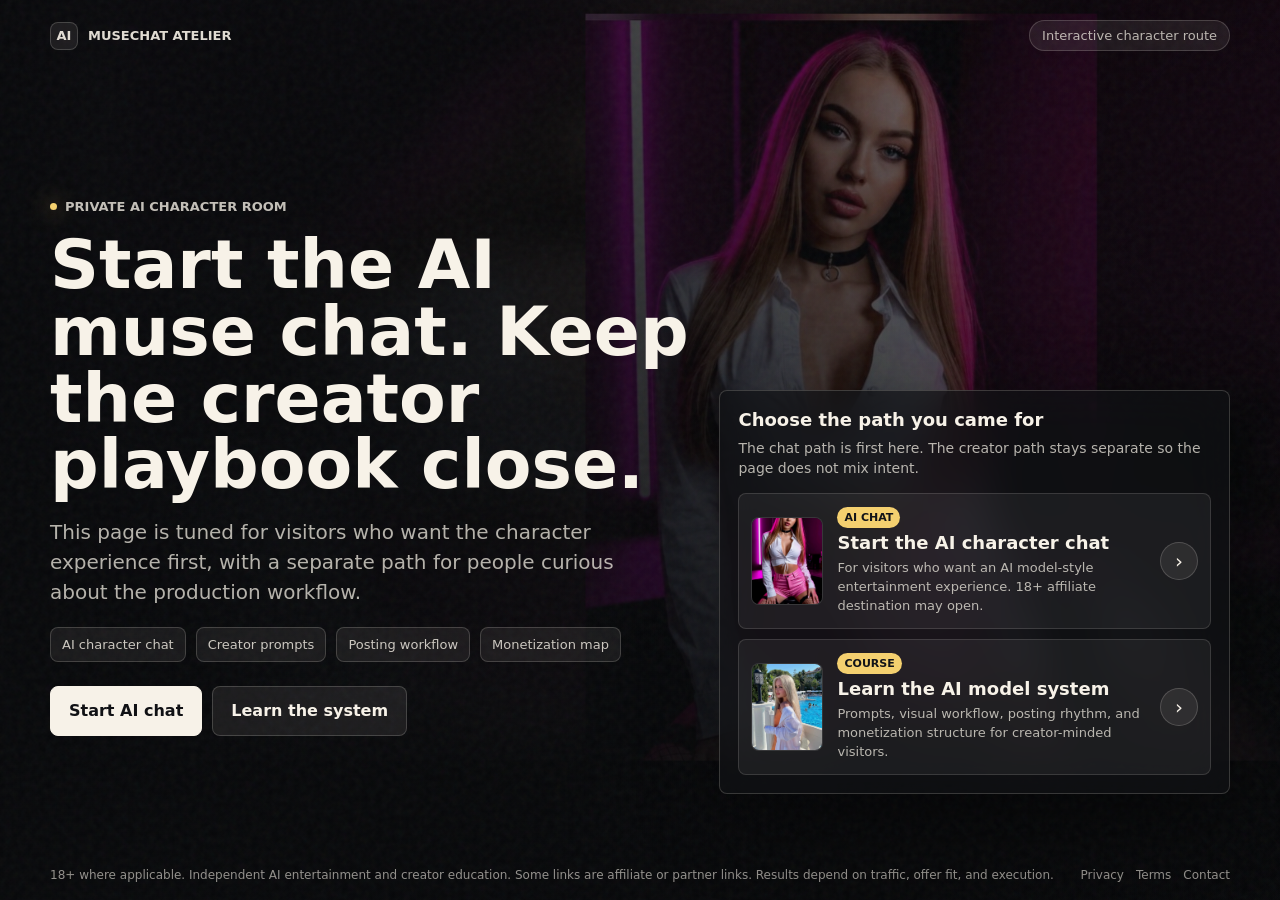
==== commit b534f669: "seo: reduce crawler similarity for AI landing" ====
--- a/index.html
+++ b/index.html
@@ -3,18 +3,25 @@
 <head>
   <meta charset="utf-8">
   <meta name="viewport" content="width=device-width, initial-scale=1">
-  <title>AI Model Lab - chat with an AI muse or build your own</title>
-  <meta name="description" content="Start an AI character chat or learn how AI model content brands are built.">
-  <meta property="og:title" content="AI Model Lab - chat with an AI muse or build your own">
-  <meta property="og:description" content="Start an AI character chat or learn how AI model content brands are built.">
-  <meta property="og:image" content="https://ai-girls-v1.pages.dev/assets/og-image-v2.jpg">
-  <meta property="og:type" content="website">
+  <title>MuseChat Atelier - AI character chat and creator path</title>
+  <meta name="description" content="Open an AI character chat experience, then choose the creator path if you want the workflow behind the visuals.">
+  <meta property="og:title" content="MuseChat Atelier - AI character chat and creator path">
+  <meta property="og:description" content="Open an AI character chat experience, then choose the creator path if you want the workflow behind the visuals.">
+  <meta property="og:site_name" content="MuseChat Atelier">
+  <meta property="og:image" content="https://ai-girls-v1.pages.dev/assets/ai-muse-hero-selected-v1.jpg">
+  <meta property="og:image:width" content="1200">
+  <meta property="og:image:height" content="630">
+  <meta property="og:type" content="product">
   <meta property="og:url" content="https://ai-girls-v1.pages.dev/">
+  <meta property="product:price:amount" content="0.00">
+  <meta property="product:price:currency" content="USD">
+  <meta property="og:availability" content="instock">
   <meta name="twitter:card" content="summary_large_image">
-  <meta name="twitter:title" content="AI Model Lab - chat with an AI muse or build your own">
-  <meta name="twitter:description" content="Start an AI character chat or learn how AI model content brands are built.">
-  <meta name="twitter:image" content="https://ai-girls-v1.pages.dev/assets/og-image-v2.jpg">
+  <meta name="twitter:title" content="MuseChat Atelier - AI character chat and creator path">
+  <meta name="twitter:description" content="Open an AI character chat experience, then choose the creator path if you want the workflow behind the visuals.">
+  <meta name="twitter:image" content="https://ai-girls-v1.pages.dev/assets/ai-muse-hero-selected-v1.jpg">
   <link rel="canonical" href="https://ai-girls-v1.pages.dev/">
+  <meta name="robots" content="index, follow">
   <meta name="theme-color" content="#0d0e11">
   <style>
     :root {
@@ -101,19 +108,19 @@
 </head>
 <body>
   <div class="page">
-    <div class="backdrop" aria-hidden="true"><img src="assets/ai-muse-hero-selected-v1.jpg" alt="AI Model Lab" loading="eager"></div>
+    <div class="backdrop" aria-hidden="true"><img src="assets/ai-muse-hero-selected-v1.jpg" alt="MuseChat Atelier" loading="eager"></div>
     <div class="shade" aria-hidden="true"></div>
     <div class="grain" aria-hidden="true"></div>
     <div class="shell">
       <header>
-        <a class="brand" href="/" aria-label="AI Model Lab home"><span class="mark">AI</span><span>AI Model Lab</span></a>
-        <span class="pill">AI character chat + creator school</span>
+        <a class="brand" href="/" aria-label="MuseChat Atelier home"><span class="mark">AI</span><span>MuseChat Atelier</span></a>
+        <span class="pill">Interactive character route</span>
       </header>
       <main>
         <section class="hero" aria-labelledby="hero-title">
-          <div class="kicker"><span class="dot"></span>AI character experience</div>
-          <h1 id="hero-title">Start an AI chat. Learn how the model is made.</h1>
-          <p class="lead">Open the AI character experience, or take the creator path and learn the prompts, content workflow, and monetization setup behind AI model brands.</p>
+          <div class="kicker"><span class="dot"></span>Private AI character room</div>
+          <h1 id="hero-title">Start the AI muse chat. Keep the creator playbook close.</h1>
+          <p class="lead">This page is tuned for visitors who want the character experience first, with a separate path for people curious about the production workflow.</p>
           <div class="proof" aria-label="Highlights"><span>AI character chat</span><span>Creator prompts</span><span>Posting workflow</span><span>Monetization map</span></div>
           <div class="main-actions">
             <a class="button primary" href="/go?offer=left&acc=acc3">Start AI chat</a>
@@ -122,8 +129,8 @@
         </section>
         <aside class="choice" aria-label="Choose path">
           <div class="choice-head">
-            <h2>Choose your next step</h2>
-            <p>Start with the AI character experience, or switch to the creator course if you want the system behind the content.</p>
+            <h2>Choose the path you came for</h2>
+            <p>The chat path is first here. The creator path stays separate so the page does not mix intent.</p>
           </div>
           <div class="routes">
             <a class="route" href="/go?offer=left&acc=acc3">
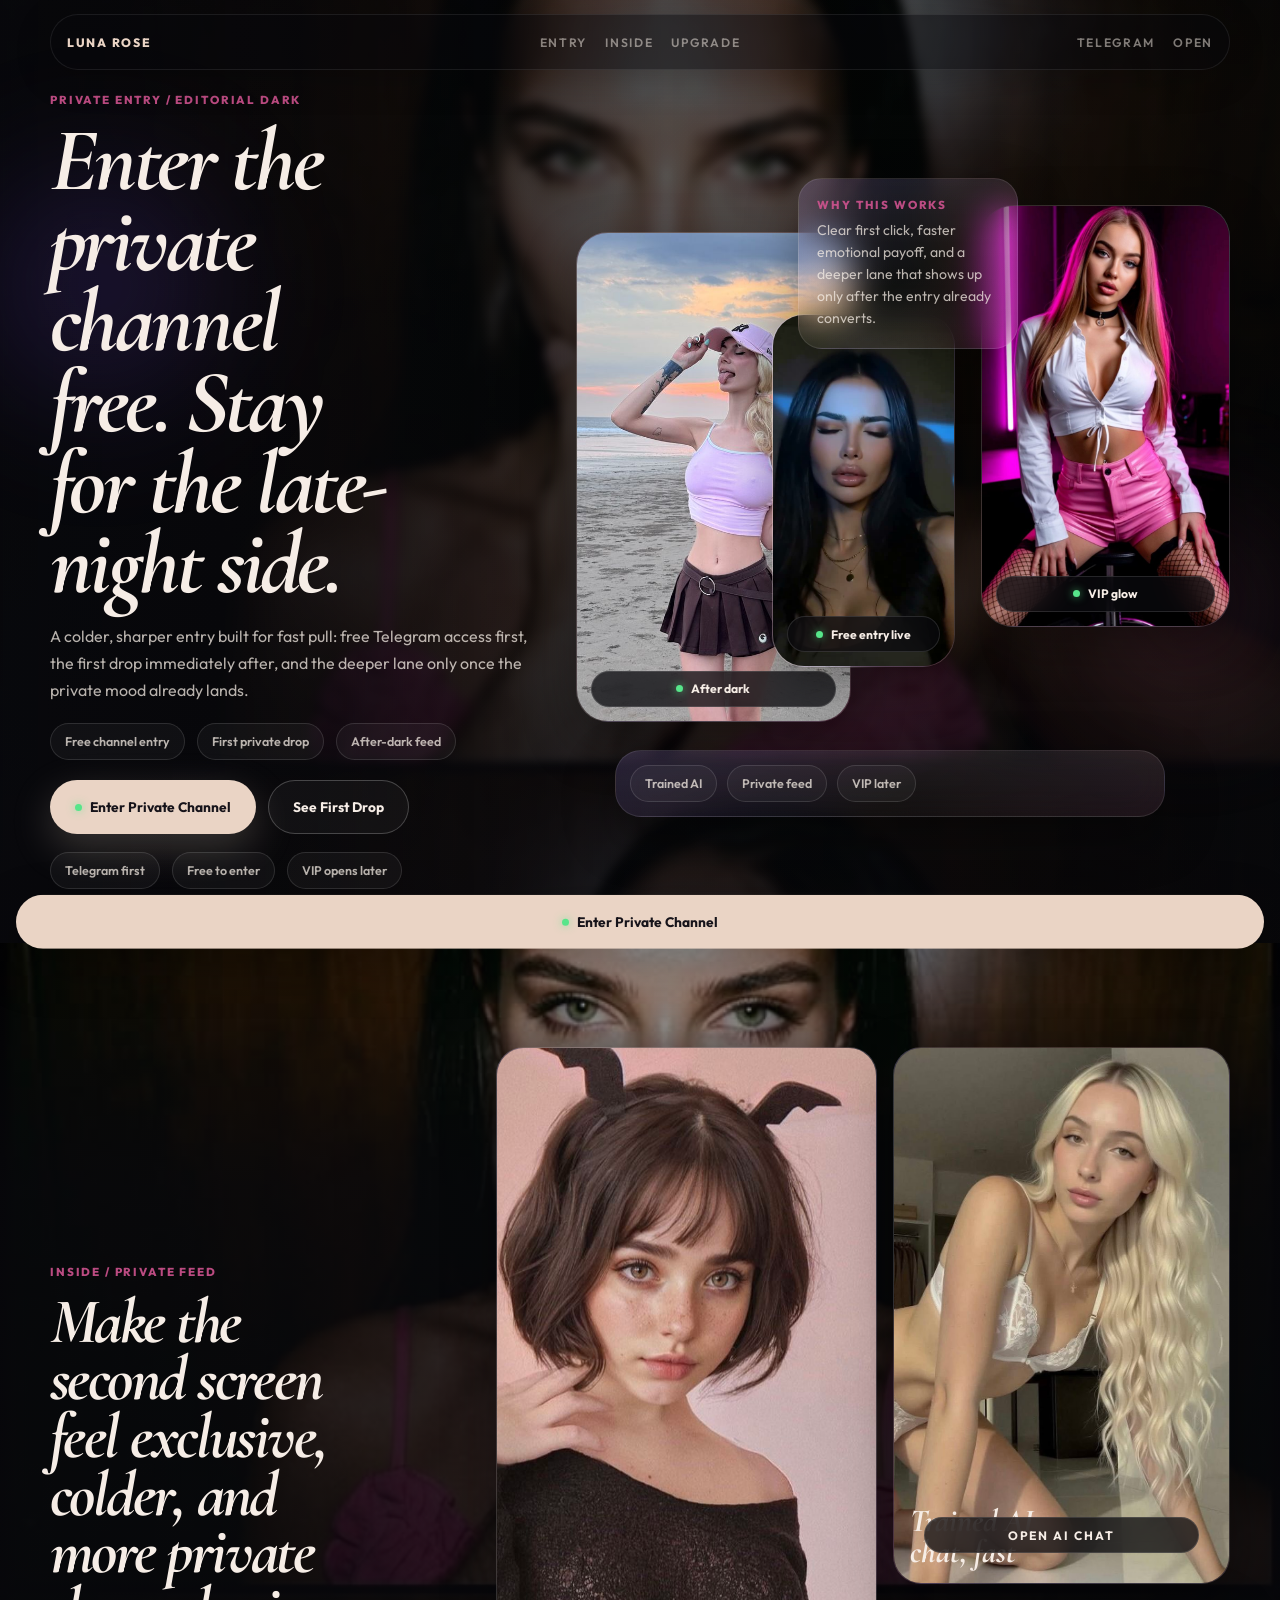
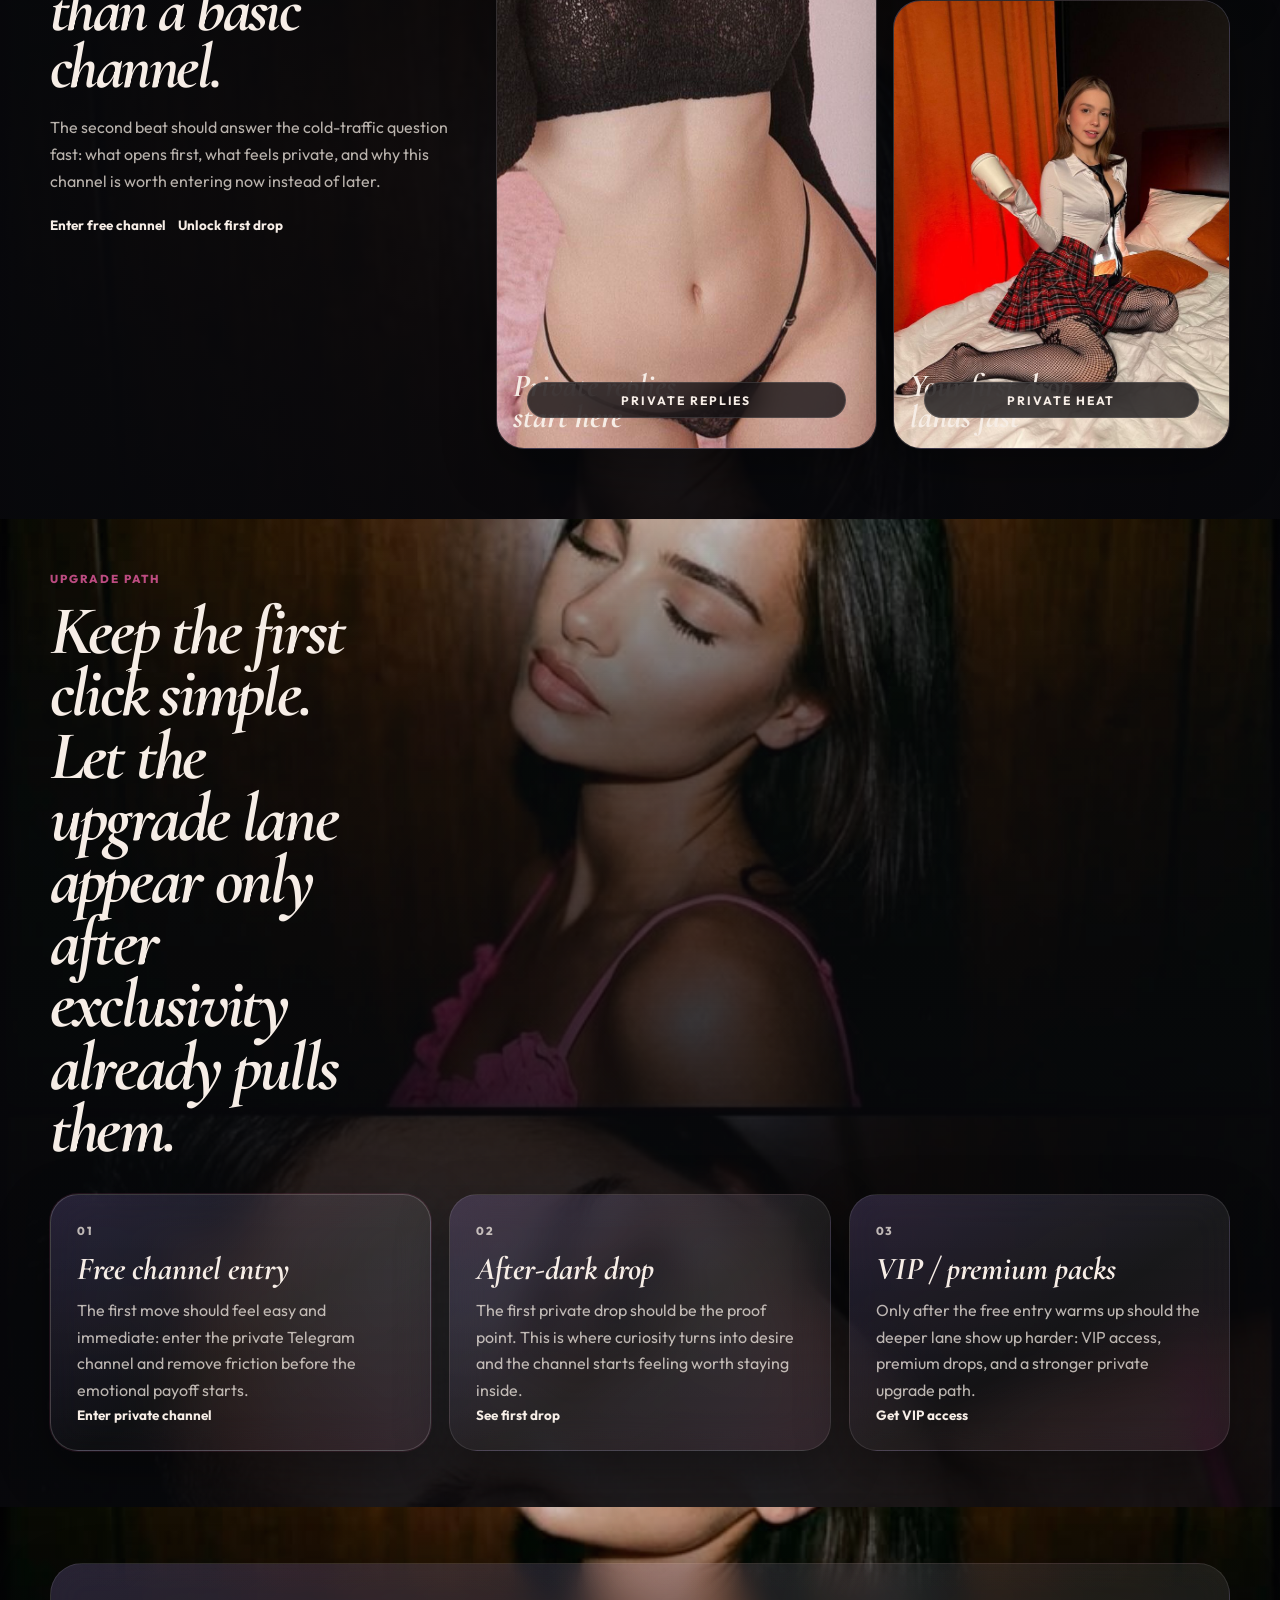
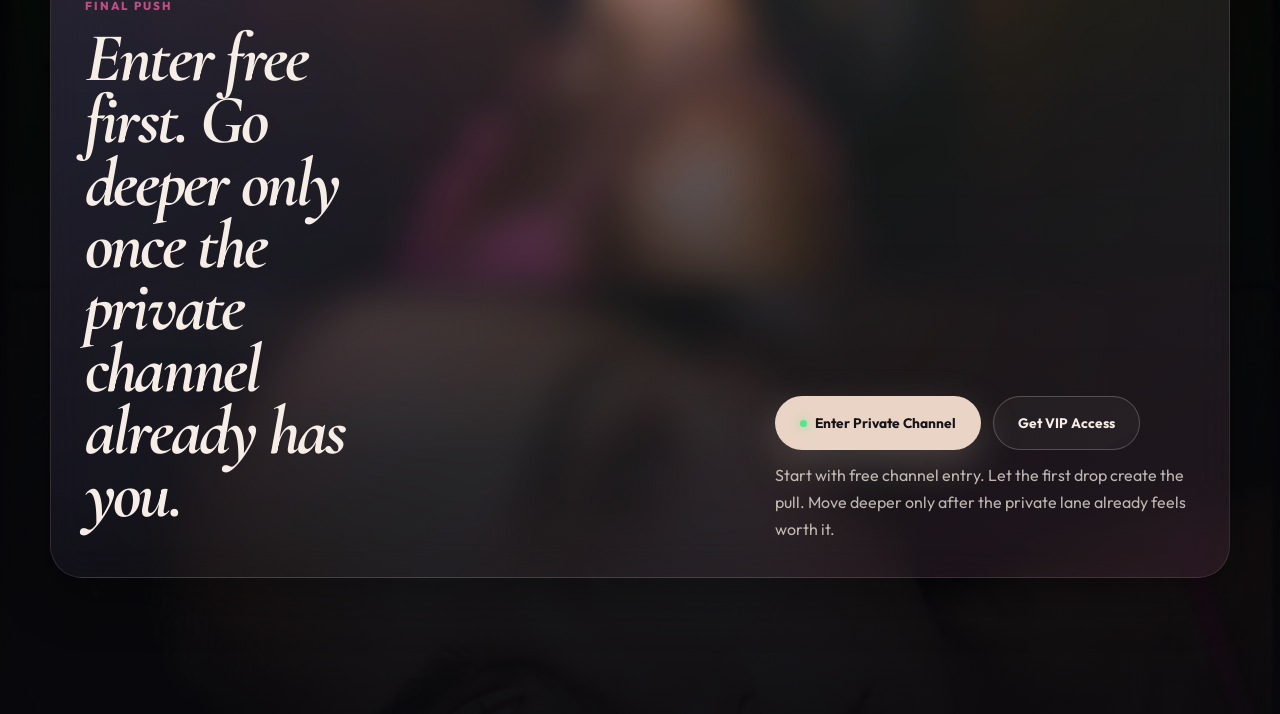
==== commit 34adff8d: "Sync live landing with master build and remove redirect worker" ====
--- a/index.html
+++ b/index.html
@@ -1,156 +1,192 @@
-<!doctype html>
+<!DOCTYPE html>
 <html lang="en">
 <head>
-  <meta charset="utf-8">
-  <meta name="viewport" content="width=device-width, initial-scale=1">
-  <title>MuseChat Atelier - AI character chat and creator path</title>
-  <meta name="description" content="Open an AI character chat experience, then choose the creator path if you want the workflow behind the visuals.">
-  <meta property="og:title" content="MuseChat Atelier - AI character chat and creator path">
-  <meta property="og:description" content="Open an AI character chat experience, then choose the creator path if you want the workflow behind the visuals.">
-  <meta property="og:site_name" content="MuseChat Atelier">
-  <meta property="og:image" content="https://ai-girls-v1.pages.dev/assets/ai-muse-hero-selected-v1.jpg">
-  <meta property="og:image:width" content="1200">
-  <meta property="og:image:height" content="630">
-  <meta property="og:type" content="product">
-  <meta property="og:url" content="https://ai-girls-v1.pages.dev/">
-  <meta property="product:price:amount" content="0.00">
-  <meta property="product:price:currency" content="USD">
-  <meta property="og:availability" content="instock">
-  <meta name="twitter:card" content="summary_large_image">
-  <meta name="twitter:title" content="MuseChat Atelier - AI character chat and creator path">
-  <meta name="twitter:description" content="Open an AI character chat experience, then choose the creator path if you want the workflow behind the visuals.">
-  <meta name="twitter:image" content="https://ai-girls-v1.pages.dev/assets/ai-muse-hero-selected-v1.jpg">
-  <link rel="canonical" href="https://ai-girls-v1.pages.dev/">
-  <meta name="robots" content="index, follow">
-  <meta name="theme-color" content="#0d0e11">
-  <style>
-    :root {
-      --ink: #f7f2e8;
-      --muted: rgba(247,242,232,.72);
-      --line: rgba(247,242,232,.18);
-      --panel: rgba(17, 18, 21, .68);
-      --accent: #f4d06f;
-      --accent-2: #8bd3dd;
-      --bg: #0d0e11;
-      --ease-out: cubic-bezier(.23,1,.32,1);
-    }
-    * { box-sizing: border-box; }
-    html, body { margin: 0; min-height: 100%; overflow-x: hidden; background: var(--bg); color: var(--ink); font-family: Inter, ui-sans-serif, system-ui, -apple-system, BlinkMacSystemFont, "Segoe UI", sans-serif; letter-spacing: 0; }
-    a { color: inherit; text-decoration: none; }
-    .page { min-height: 100svh; position: relative; overflow: hidden; isolation: isolate; width: 100%; }
-    .shell, main, .hero, .choice, .lead, .proof, .main-actions, .route { min-width: 0; max-width: 100%; }
-    .backdrop { position: fixed; inset: 0; z-index: -3; background: #0d0e11; }
-    .backdrop video, .backdrop img { width: 100%; height: 100%; object-fit: cover; filter: brightness(.92) saturate(1.02); transform: scale(1.01); object-position: center; }
-    .shade { position: fixed; inset: 0; z-index: -2; background: linear-gradient(90deg, rgba(7,8,10,.94) 0%, rgba(7,8,10,.66) 44%, rgba(7,8,10,.30) 100%), linear-gradient(180deg, rgba(7,8,10,.08), rgba(7,8,10,.78)); }
-    .grain { position: fixed; inset: 0; z-index: -1; pointer-events: none; opacity: .06; background-image: url("data:image/svg+xml,%3Csvg viewBox='0 0 160 160' xmlns='http://www.w3.org/2000/svg'%3E%3Cfilter id='n'%3E%3CfeTurbulence type='fractalNoise' baseFrequency='.82' numOctaves='3' stitchTiles='stitch'/%3E%3C/filter%3E%3Crect width='100%25' height='100%25' filter='url(%23n)' opacity='.8'/%3E%3C/svg%3E"); }
-    .shell { width: min(1180px, calc(100% - 32px)); min-height: 100svh; margin: 0 auto; display: grid; grid-template-rows: auto 1fr auto; gap: 20px; padding: 20px 0 18px; }
-    header, footer { display: flex; align-items: center; justify-content: space-between; gap: 16px; }
-    .brand { display: inline-flex; align-items: center; gap: 10px; font-size: 13px; font-weight: 760; text-transform: uppercase; color: rgba(247,242,232,.9); }
-    .mark { width: 28px; height: 28px; border: 1px solid var(--line); background: rgba(247,242,232,.08); display: grid; place-items: center; border-radius: 8px; }
-    .pill { border: 1px solid var(--line); background: rgba(247,242,232,.08); color: var(--muted); padding: 8px 12px; border-radius: 999px; font-size: 13px; line-height: 1; }
-    main { display: grid; grid-template-columns: minmax(0, .98fr) minmax(360px, .78fr); gap: 28px; align-items: center; }
-    .hero { max-width: 680px; padding: 28px 0 16px; }
-    .kicker { display: inline-flex; align-items: center; gap: 8px; color: rgba(247,242,232,.78); font-size: 13px; font-weight: 680; text-transform: uppercase; margin-bottom: 18px; }
-    .dot { width: 7px; height: 7px; border-radius: 50%; background: var(--accent); box-shadow: 0 0 22px var(--accent); }
-    h1 { font-size: clamp(40px, 5.7vw, 68px); line-height: .98; margin: 0; max-width: 720px; font-weight: 820; letter-spacing: 0; text-wrap: balance; }
-    .lead { max-width: 610px; margin: 18px 0 0; color: var(--muted); font-size: clamp(17px, 1.8vw, 20px); line-height: 1.5; }
-    .proof { display: flex; flex-wrap: wrap; gap: 10px; margin-top: 20px; }
-    .proof span { border: 1px solid var(--line); background: rgba(247,242,232,.07); padding: 9px 11px; border-radius: 8px; color: rgba(247,242,232,.8); font-size: 13px; }
-    .choice { align-self: end; margin-bottom: 54px; border: 1px solid var(--line); background: var(--panel); backdrop-filter: blur(22px); border-radius: 8px; box-shadow: 0 24px 80px rgba(0,0,0,.34); overflow: hidden; }
-    .choice-head { padding: 18px 18px 0; }
-    .choice-head h2 { margin: 0; font-size: 18px; line-height: 1.2; }
-    .choice-head p { margin: 7px 0 0; color: var(--muted); line-height: 1.45; font-size: 14px; }
-    .routes { display: grid; gap: 10px; padding: 14px 18px 18px; }
-    .route { position: relative; display: grid; grid-template-columns: 72px 1fr auto; min-height: 104px; align-items: stretch; gap: 14px; padding: 12px; border-radius: 8px; border: 1px solid rgba(247,242,232,.14); background: rgba(255,255,255,.055); overflow: hidden; transition: transform 180ms var(--ease-out), border-color 180ms ease, background 180ms ease; }
-    .route:hover { transform: translateY(-2px); border-color: rgba(247,242,232,.32); background: rgba(255,255,255,.085); }
-    .route:active { transform: scale(.99); }
-    .thumb { width: 72px; height: 88px; align-self: center; border-radius: 8px; overflow: hidden; background: #17181c; border: 1px solid rgba(247,242,232,.14); }
-    .thumb video, .thumb img { width: 100%; height: 100%; object-fit: cover; filter: brightness(.96) saturate(1); display: block; }
-    .route h3 { margin: 5px 0 6px; font-size: 18px; line-height: 1.15; }
-    .route p { margin: 0; color: var(--muted); font-size: 13px; line-height: 1.45; }
-    .tag { display: inline-flex; width: fit-content; color: #111318; background: var(--accent); padding: 4px 7px; border-radius: 999px; font-size: 11px; font-weight: 800; text-transform: uppercase; }
-    .arrow { align-self: center; width: 38px; height: 38px; border-radius: 999px; display: grid; place-items: center; border: 1px solid rgba(247,242,232,.18); background: rgba(247,242,232,.08); font-size: 20px; }
-    .main-actions { display: flex; flex-wrap: wrap; gap: 10px; margin-top: 24px; }
-    .button { min-height: 50px; display: inline-flex; align-items: center; justify-content: center; gap: 10px; padding: 0 18px; border-radius: 8px; font-weight: 780; border: 1px solid rgba(247,242,232,.18); transition: transform 170ms var(--ease-out), background 170ms ease, border-color 170ms ease; }
-    .button.primary { background: var(--ink); color: #101114; border-color: var(--ink); }
-    .button.secondary { background: rgba(247,242,232,.08); color: var(--ink); }
-    .button:hover { transform: translateY(-1px); }
-    .button:active { transform: scale(.98); }
-    .button:focus-visible, .route:focus-visible, footer a:focus-visible { outline: 3px solid var(--accent); outline-offset: 3px; }
-    footer { color: rgba(247,242,232,.58); font-size: 12px; }
-    .choice-foot { border-top: 1px solid rgba(247,242,232,.12); padding: 0 18px 18px; color: rgba(247,242,232,.62); font-size: 12px; line-height: 1.4; }
-    footer nav { display: flex; gap: 12px; }
-    @media (max-width: 860px) {
-      .shell { width: min(calc(100vw - 24px), 360px); max-width: 360px; gap: 16px; padding: 16px 0; overflow: hidden; }
-      header { align-items: flex-start; }
-      .pill { display: none; }
-      main { grid-template-columns: minmax(0, 1fr); align-items: start; gap: 14px; width: 100%; max-width: 100%; overflow: hidden; }
-      .hero { padding: 16px 0 4px; width: 100%; max-width: 100%; overflow: hidden; }
-      h1 { font-size: clamp(34px, 10vw, 42px); line-height: 1.04; max-width: 100%; text-wrap: balance; }
-      .lead { font-size: 15px; line-height: 1.45; margin-top: 14px; max-width: 100%; overflow-wrap: break-word; }
-      .proof { margin-top: 16px; gap: 8px; width: 100%; max-width: 100%; overflow: hidden; }
-      .route { grid-template-columns: 58px minmax(0, 1fr); min-height: 104px; gap: 12px; max-width: 100%; }
-      .thumb { width: 58px; height: 78px; }
-      .arrow { display: none; }
-      .choice { margin-bottom: 0; width: 100%; max-width: 100%; overflow: hidden; }
-      .main-actions { display: grid; grid-template-columns: minmax(0, 1fr); gap: 8px; width: 100%; max-width: 100%; overflow: hidden; }
-      .button { min-height: 48px; padding: 0 12px; font-size: 14px; white-space: normal; text-align: center; width: 100%; min-width: 0; }
-      .proof span { font-size: 12px; padding: 8px 9px; max-width: 100%; overflow-wrap: break-word; }
-      .choice-head { padding: 16px 16px 0; max-width: 100%; overflow: hidden; }
-      .routes { padding: 14px 16px 16px; }
-      .route h3 { font-size: 16px; overflow-wrap: break-word; }
-      .route p { font-size: 12px; overflow-wrap: break-word; }
-      .choice-foot { padding: 0 16px 16px; }
-      footer { align-items: flex-start; flex-direction: column; }
-    }
-  @media (max-width: 380px) { h1 { font-size: 32px; } }
-</style>
+  <meta charset="UTF-8">
+  <meta name="viewport" content="width=device-width, initial-scale=1.0, viewport-fit=cover">
+  <title>Luna Rose - Private Telegram Access</title>
+  <meta name="description" content="Private drops, premium access, and direct Telegram entry. Enter the private side of Luna Rose.">
+  <meta name="theme-color" content="#07070b">
+  <meta property="og:type" content="website">
+  <meta property="og:title" content="Luna Rose - Private Telegram Access">
+  <meta property="og:description" content="Private drops, premium access, and direct Telegram entry.">
+  <meta property="og:image" content="assets/hero-poster.jpg">
+  <link rel="preconnect" href="https://fonts.googleapis.com">
+  <link rel="preconnect" href="https://fonts.gstatic.com" crossorigin>
+  <link href="https://fonts.googleapis.com/css2?family=Cormorant+Garamond:ital,wght@1,600;1,700&family=Outfit:wght@400;500;600;700;800&display=swap" rel="stylesheet">
+  <link rel="stylesheet" href="styles.css">
 </head>
 <body>
-  <div class="page">
-    <div class="backdrop" aria-hidden="true"><img src="assets/ai-muse-hero-selected-v1.jpg" alt="MuseChat Atelier" loading="eager"></div>
-    <div class="shade" aria-hidden="true"></div>
-    <div class="grain" aria-hidden="true"></div>
-    <div class="shell">
-      <header>
-        <a class="brand" href="/" aria-label="MuseChat Atelier home"><span class="mark">AI</span><span>MuseChat Atelier</span></a>
-        <span class="pill">Interactive character route</span>
-      </header>
-      <main>
-        <section class="hero" aria-labelledby="hero-title">
-          <div class="kicker"><span class="dot"></span>Private AI character room</div>
-          <h1 id="hero-title">Start the AI muse chat. Keep the creator playbook close.</h1>
-          <p class="lead">This page is tuned for visitors who want the character experience first, with a separate path for people curious about the production workflow.</p>
-          <div class="proof" aria-label="Highlights"><span>AI character chat</span><span>Creator prompts</span><span>Posting workflow</span><span>Monetization map</span></div>
-          <div class="main-actions">
-            <a class="button primary" href="/go?offer=left&acc=acc3">Start AI chat</a>
-            <a class="button secondary" href="/go?offer=right&acc=acc3">Learn the system</a>
+  <div class="page-shell">
+    <div class="noise-overlay" aria-hidden="true"></div>
+    <div class="ambient-glow ambient-glow--violet" aria-hidden="true"></div>
+    <div class="ambient-glow ambient-glow--rose" aria-hidden="true"></div>
+
+    <header class="site-header" data-reveal="fade-down">
+      <nav class="site-nav">
+        <a class="brand" href="#top">Luna Rose</a>
+        <div class="nav-links nav-links--center">
+          <a href="#top">Entry</a>
+          <a href="#inside">Inside</a>
+          <a href="#tiers">Upgrade</a>
+        </div>
+        <div class="nav-links nav-links--meta">
+          <a href="#" data-telegram-key="channel" target="_blank" rel="noreferrer">Telegram</a>
+          <a href="#enter">Open</a>
+        </div>
+      </nav>
+    </header>
+
+    <main>
+      <section class="hero-shell" id="top">
+        <div class="hero-backdrop" aria-hidden="true">
+          <img class="hero-backdrop__image" src="assets/reference-bg.jpg" alt="">
+          <div class="hero-backdrop__veil"></div>
+        </div>
+
+        <div class="hero-layout">
+          <div class="hero-copy" data-reveal="fade-up">
+            <p class="section-kicker">Private Entry / Editorial Dark</p>
+            <h1>Enter the private channel free. Stay for the late-night side.</h1>
+            <p class="hero-body">
+              A colder, sharper entry built for fast pull: free Telegram access first, the first drop immediately after, and the deeper lane only once the private mood already lands.
+            </p>
+            <div class="hero-tags">
+              <span>Free channel entry</span>
+              <span>First private drop</span>
+              <span>After-dark feed</span>
+            </div>
+            <div class="hero-actions">
+              <a class="button button--primary" data-cta="hero_primary" data-telegram-key="channel" href="#" target="_blank" rel="noreferrer"><span class="live-dot" aria-hidden="true"></span>Enter Private Channel</a>
+              <a class="button button--ghost" data-cta="hero_secondary" data-telegram-key="first_drop" href="#" target="_blank" rel="noreferrer">See First Drop</a>
+            </div>
+            <div class="hero-meta">
+              <span>Telegram first</span>
+              <span>Free to enter</span>
+              <span>VIP opens later</span>
+            </div>
           </div>
-        </section>
-        <aside class="choice" aria-label="Choose path">
-          <div class="choice-head">
-            <h2>Choose the path you came for</h2>
-            <p>The chat path is first here. The creator path stays separate so the page does not mix intent.</p>
+
+          <div class="hero-stage" aria-hidden="true">
+            <div class="stage-card stage-card--main" data-reveal="fade-up" data-delay="40">
+              <img src="assets/girls/girl-hero.jpg" alt="">
+              <span class="stage-card__badge">After dark</span>
+            </div>
+            <div class="stage-card stage-card--video" data-reveal="fade-up" data-delay="120">
+              <video autoplay muted loop playsinline preload="metadata" poster="assets/hero-poster.jpg">
+                <source src="assets/hero-video.mp4" type="video/mp4">
+              </video>
+              <span class="stage-card__badge">Free entry live</span>
+            </div>
+            <div class="stage-card stage-card--side" data-reveal="fade-up" data-delay="200">
+              <img src="assets/girls/girl-card3.jpg" alt="">
+              <span class="stage-card__badge">VIP glow</span>
+            </div>
+            <div class="stage-note stage-note--top" data-reveal="fade-up" data-delay="260">
+              <p class="stage-note__eyebrow">Why this works</p>
+              <p class="stage-note__copy">Clear first click, faster emotional payoff, and a deeper lane that shows up only after the entry already converts.</p>
+            </div>
+            <div class="stage-pill" data-reveal="fade-up" data-delay="320">
+              <span>Trained AI</span>
+              <span>Private feed</span>
+              <span>VIP later</span>
+            </div>
           </div>
-          <div class="routes">
-            <a class="route" href="/go?offer=left&acc=acc3">
-              <span class="thumb"><img src="assets/ai-muse-selected-v1.jpg" alt="Start the AI character chat" loading="eager"></span>
-              <span><span class="tag">AI Chat</span><h3>Start the AI character chat</h3><p>For visitors who want an AI model-style entertainment experience. 18+ affiliate destination may open.</p></span>
-              <span class="arrow">&rsaquo;</span>
-            </a>
-            <a class="route" href="/go?offer=right&acc=acc3">
-              <span class="thumb"><img src="assets/ai-course-selected-v1.jpg" alt="Learn the AI model system" loading="eager"></span>
-              <span><span class="tag">Course</span><h3>Learn the AI model system</h3><p>Prompts, visual workflow, posting rhythm, and monetization structure for creator-minded visitors.</p></span>
-              <span class="arrow">&rsaquo;</span>
-            </a>
+        </div>
+      </section>
+
+      <section class="section section--inside" id="inside">
+        <div class="container inside-grid">
+          <div class="inside-copy" data-reveal="fade-up">
+            <p class="section-kicker">Inside / Private Feed</p>
+            <h2>Make the second screen feel exclusive, colder, and more private than a basic channel.</h2>
+            <p class="section-body">
+              The second beat should answer the cold-traffic question fast: what opens first, what feels private, and why this channel is worth entering now instead of later.
+            </p>
+            <div class="story-links">
+              <a class="text-link" data-cta="inside_channel" data-telegram-key="channel" href="#" target="_blank" rel="noreferrer">Enter free channel</a>
+              <a class="text-link" data-cta="inside_drop" data-telegram-key="first_drop" href="#" target="_blank" rel="noreferrer">Unlock first drop</a>
+            </div>
           </div>
-        </aside>
-      </main>
-      <footer>
-        <span>18+ where applicable. Independent AI entertainment and creator education. Some links are affiliate or partner links. Results depend on traffic, offer fit, and execution.</span>
-        <nav><a href="/privacy">Privacy</a><a href="/terms">Terms</a><a href="/contact">Contact</a></nav>
-      </footer>
+
+          <div class="inside-visual">
+            <article class="feed-panel feed-panel--large" data-reveal="fade-up" data-delay="60">
+              <img src="assets/girls/girl-card1.jpg" alt="">
+              <div class="feed-panel__overlay">
+                <span class="feed-panel__tag">Private replies</span>
+                <h3>Private replies start here</h3>
+              </div>
+            </article>
+            <article class="feed-panel feed-panel--medium" data-reveal="fade-up" data-delay="140">
+              <img src="assets/girls/girl-card2.jpg" alt="">
+              <div class="feed-panel__overlay">
+                <span class="feed-panel__tag">Open AI chat</span>
+                <h3>Trained AI chat, fast</h3>
+              </div>
+            </article>
+            <article class="feed-panel feed-panel--portrait" data-reveal="fade-up" data-delay="220">
+              <img src="assets/girls/girl-hero2.jpg" alt="">
+              <div class="feed-panel__overlay">
+                <span class="feed-panel__tag">Private heat</span>
+                <h3>Your first drop lands fast</h3>
+              </div>
+            </article>
+          </div>
+        </div>
+      </section>
+
+      <section class="section section--tiers" id="tiers">
+        <div class="container">
+          <div class="section-head" data-reveal="fade-up">
+            <p class="section-kicker">Upgrade Path</p>
+            <h2>Keep the first click simple. Let the upgrade lane appear only after exclusivity already pulls them.</h2>
+          </div>
+
+          <div class="tier-grid">
+            <article class="tier-card tier-card--primary" data-reveal="fade-up" data-delay="40">
+              <p class="tier-card__index">01</p>
+              <h3>Free channel entry</h3>
+              <p>The first move should feel easy and immediate: enter the private Telegram channel and remove friction before the emotional payoff starts.</p>
+              <a class="text-link" data-cta="tier_channel" data-telegram-key="channel" href="#" target="_blank" rel="noreferrer">Enter private channel</a>
+            </article>
+
+            <article class="tier-card" data-reveal="fade-up" data-delay="120">
+              <p class="tier-card__index">02</p>
+              <h3>After-dark drop</h3>
+              <p>The first private drop should be the proof point. This is where curiosity turns into desire and the channel starts feeling worth staying inside.</p>
+              <a class="text-link" data-cta="tier_drop" data-telegram-key="first_drop" href="#" target="_blank" rel="noreferrer">See first drop</a>
+            </article>
+
+            <article class="tier-card" data-reveal="fade-up" data-delay="200">
+              <p class="tier-card__index">03</p>
+              <h3>VIP / premium packs</h3>
+              <p>Only after the free entry warms up should the deeper lane show up harder: VIP access, premium drops, and a stronger private upgrade path.</p>
+              <a class="text-link" data-cta="tier_vip" data-telegram-key="vip" href="#" target="_blank" rel="noreferrer">Get VIP access</a>
+            </article>
+          </div>
+        </div>
+      </section>
+
+      <section class="section section--cta" id="enter">
+        <div class="container cta-panel" data-reveal="fade-up">
+          <div>
+            <p class="section-kicker">Final Push</p>
+            <h2>Enter free first. Go deeper only once the private channel already has you.</h2>
+          </div>
+          <div class="cta-panel__actions">
+            <a class="button button--primary" data-cta="final_primary" data-telegram-key="channel" href="#" target="_blank" rel="noreferrer"><span class="live-dot" aria-hidden="true"></span>Enter Private Channel</a>
+            <a class="button button--ghost" data-cta="final_vip" data-telegram-key="vip" href="#" target="_blank" rel="noreferrer">Get VIP Access</a>
+            <p class="cta-note">Start with free channel entry. Let the first drop create the pull. Move deeper only after the private lane already feels worth it.</p>
+          </div>
+        </div>
+      </section>
+    </main>
+
+    <div class="mobile-sticky" id="mobile-sticky" aria-hidden="true">
+      <a class="button button--primary button--sticky" data-cta="sticky_primary" data-telegram-key="channel" href="#" target="_blank" rel="noreferrer"><span class="live-dot" aria-hidden="true"></span>Enter Private Channel</a>
     </div>
   </div>
+
+  <script src="landing-config.js"></script>
+  <script src="app.js"></script>
 </body>
 </html>
--- a/styles.css
+++ b/styles.css
@@ -0,0 +1,874 @@
+:root {
+  --bg: #06060a;
+  --bg-soft: #0f0c14;
+  --surface: rgba(255, 255, 255, 0.08);
+  --surface-strong: rgba(255, 255, 255, 0.12);
+  --line: rgba(255, 255, 255, 0.1);
+  --line-strong: rgba(255, 255, 255, 0.18);
+  --text: #f6ede6;
+  --text-soft: rgba(246, 237, 230, 0.74);
+  --text-dim: rgba(246, 237, 230, 0.5);
+  --ink: #16131a;
+  --accent: #ead4c5;
+  --rose: #d45492;
+  --violet: #7a4df2;
+  --gold: #cf9656;
+  --shadow: 0 30px 90px rgba(0, 0, 0, 0.5);
+  --shadow-soft: 0 18px 52px rgba(0, 0, 0, 0.34);
+  --ease-out: cubic-bezier(0.23, 1, 0.32, 1);
+  --ease-in-out: cubic-bezier(0.77, 0, 0.175, 1);
+  --container: 1180px;
+}
+
+*,
+*::before,
+*::after {
+  box-sizing: border-box;
+}
+
+html {
+  scroll-behavior: smooth;
+}
+
+body {
+  margin: 0;
+  font-family: "Outfit", sans-serif;
+  color: var(--text);
+  background:
+    radial-gradient(circle at 0% 0%, rgba(122, 77, 242, 0.18), transparent 26%),
+    radial-gradient(circle at 100% 12%, rgba(212, 84, 146, 0.14), transparent 22%),
+    linear-gradient(180deg, #09080d 0%, #0b0910 36%, #06060a 100%);
+  overflow-x: hidden;
+  -webkit-font-smoothing: antialiased;
+  -moz-osx-font-smoothing: grayscale;
+}
+
+a {
+  color: inherit;
+  text-decoration: none;
+}
+
+button,
+a {
+  -webkit-tap-highlight-color: transparent;
+}
+
+.page-shell {
+  position: relative;
+  min-height: 100vh;
+}
+
+.noise-overlay {
+  position: fixed;
+  inset: 0;
+  z-index: 2;
+  pointer-events: none;
+  opacity: 0.045;
+  background:
+    radial-gradient(circle at 20% 20%, rgba(255, 255, 255, 0.045) 0 0.7px, transparent 0.9px),
+    radial-gradient(circle at 80% 30%, rgba(255, 255, 255, 0.03) 0 0.6px, transparent 0.85px),
+    radial-gradient(circle at 35% 75%, rgba(255, 255, 255, 0.025) 0 0.8px, transparent 1px);
+  background-size: 190px 190px, 230px 230px, 170px 170px;
+}
+
+.ambient-glow {
+  position: fixed;
+  border-radius: 999px;
+  filter: blur(60px);
+  pointer-events: none;
+  z-index: 1;
+}
+
+.ambient-glow--violet {
+  width: 320px;
+  height: 320px;
+  left: -60px;
+  top: 14%;
+  background: radial-gradient(circle at center, rgba(122, 77, 242, 0.24), transparent 72%);
+}
+
+.ambient-glow--rose {
+  width: 260px;
+  height: 260px;
+  right: -40px;
+  bottom: 18%;
+  background: radial-gradient(circle at center, rgba(212, 84, 146, 0.2), transparent 72%);
+}
+
+.site-header {
+  position: fixed;
+  top: 0;
+  left: 0;
+  right: 0;
+  z-index: 40;
+  padding-top: 14px;
+}
+
+.site-nav,
+.container {
+  width: min(calc(100% - 28px), var(--container));
+  margin: 0 auto;
+}
+
+.site-nav {
+  display: grid;
+  grid-template-columns: 1fr auto 1fr;
+  align-items: center;
+  gap: 18px;
+  min-height: 56px;
+  padding: 12px 16px;
+  border-radius: 999px;
+  background: rgba(8, 8, 12, 0.46);
+  border: 1px solid rgba(255, 255, 255, 0.08);
+  backdrop-filter: blur(20px);
+  box-shadow: 0 8px 36px rgba(0, 0, 0, 0.22);
+}
+
+.brand,
+.nav-links a {
+  font-size: 0.76rem;
+  letter-spacing: 0.14em;
+  text-transform: uppercase;
+}
+
+.brand {
+  justify-self: start;
+  font-weight: 800;
+  color: var(--accent);
+}
+
+.nav-links {
+  display: flex;
+  align-items: center;
+  gap: 18px;
+  color: var(--text-dim);
+  font-weight: 600;
+}
+
+.nav-links--center {
+  justify-self: center;
+}
+
+.nav-links--meta {
+  justify-self: end;
+}
+
+.hero-shell {
+  position: relative;
+  min-height: 100svh;
+  padding: 92px 0 54px;
+}
+
+.hero-backdrop {
+  position: absolute;
+  inset: 0;
+  overflow: hidden;
+}
+
+.hero-backdrop__image {
+  position: absolute;
+  inset: 0;
+  width: 100%;
+  height: 100%;
+  object-fit: cover;
+  object-position: center top;
+  filter: saturate(0.9) contrast(1.02) brightness(0.5) blur(4px);
+  transform: scale(1.05);
+}
+
+.hero-backdrop__veil {
+  position: absolute;
+  inset: 0;
+  background:
+    linear-gradient(90deg, rgba(8, 8, 12, 0.9) 0%, rgba(8, 8, 12, 0.68) 26%, rgba(8, 8, 12, 0.26) 52%, rgba(8, 8, 12, 0.42) 100%),
+    linear-gradient(180deg, rgba(8, 8, 12, 0.18) 0%, rgba(8, 8, 12, 0.08) 18%, rgba(8, 8, 12, 0.2) 42%, rgba(8, 8, 12, 0.72) 100%);
+}
+
+.hero-layout {
+  position: relative;
+  z-index: 3;
+  width: min(calc(100% - 28px), var(--container));
+  margin: 0 auto;
+  min-height: calc(100svh - 146px);
+  display: grid;
+  grid-template-columns: minmax(0, 500px) minmax(0, 1fr);
+  gap: 26px;
+  align-items: center;
+}
+
+.hero-copy {
+  position: relative;
+  z-index: 4;
+}
+
+.section-kicker,
+.stage-note__eyebrow,
+.tier-card__index,
+.feed-panel__tag {
+  margin: 0;
+  font-size: 0.72rem;
+  font-weight: 800;
+  letter-spacing: 0.16em;
+  text-transform: uppercase;
+  color: rgba(212, 84, 146, 0.88);
+}
+
+.hero-copy h1,
+.inside-copy h2,
+.section-head h2,
+.cta-panel h2 {
+  margin: 14px 0 18px;
+  font-family: "Cormorant Garamond", serif;
+  font-style: italic;
+  font-weight: 700;
+  line-height: 0.9;
+  letter-spacing: -0.04em;
+}
+
+.hero-copy h1 {
+  font-size: clamp(3.8rem, 7vw, 6.6rem);
+  max-width: 9ch;
+}
+
+.hero-body,
+.section-body,
+.tier-card p,
+.cta-note,
+.feed-panel h3 {
+  margin: 0;
+  color: var(--text-soft);
+  line-height: 1.68;
+}
+
+.hero-body,
+.section-body {
+  max-width: 35rem;
+  font-size: 1rem;
+}
+
+.hero-tags,
+.hero-actions,
+.hero-meta,
+.story-links,
+.cta-panel__actions {
+  display: flex;
+  flex-wrap: wrap;
+  gap: 12px;
+}
+
+.hero-tags {
+  margin-top: 20px;
+}
+
+.hero-tags span,
+.hero-meta span,
+.stage-pill span {
+  padding: 10px 14px;
+  border-radius: 999px;
+  border: 1px solid rgba(255, 255, 255, 0.12);
+  background: rgba(255, 255, 255, 0.04);
+  color: var(--text-soft);
+  font-size: 0.78rem;
+  font-weight: 600;
+}
+
+.hero-actions {
+  margin-top: 20px;
+}
+
+.hero-meta {
+  margin-top: 18px;
+}
+
+.hero-stage {
+  position: relative;
+  min-height: 680px;
+}
+
+.stage-card,
+.feed-panel,
+.stage-note,
+.stage-pill,
+.tier-card,
+.cta-panel {
+  background:
+    linear-gradient(180deg, rgba(255, 255, 255, 0.08), rgba(255, 255, 255, 0.03)),
+    linear-gradient(145deg, rgba(122, 77, 242, 0.12), transparent 54%, rgba(212, 84, 146, 0.08));
+  border: 1px solid var(--line);
+  box-shadow: var(--shadow-soft);
+  backdrop-filter: blur(18px);
+}
+
+.stage-card {
+  position: absolute;
+  overflow: hidden;
+  border-radius: 32px;
+}
+
+.stage-card img,
+.stage-card video,
+.feed-panel img {
+  width: 100%;
+  height: 100%;
+  display: block;
+  object-fit: cover;
+}
+
+.stage-card__badge,
+.feed-panel__tag {
+  position: absolute;
+  left: 14px;
+  right: 14px;
+  bottom: 14px;
+  display: inline-flex;
+  align-items: center;
+  justify-content: center;
+  gap: 8px;
+  min-height: 36px;
+  padding: 8px 12px;
+  border-radius: 999px;
+  background: rgba(10, 10, 14, 0.74);
+  border: 1px solid rgba(255, 255, 255, 0.12);
+  backdrop-filter: blur(14px);
+  color: var(--text);
+  font-size: 0.76rem;
+  font-weight: 700;
+}
+
+.stage-card__badge::before,
+.live-dot {
+  content: "";
+  display: inline-block;
+  width: 7px;
+  height: 7px;
+  border-radius: 50%;
+  background: #57e58a;
+  box-shadow: 0 0 8px rgba(87, 229, 138, 0.7);
+  flex-shrink: 0;
+}
+
+.live-dot {
+  margin-right: 8px;
+}
+
+.stage-card--main {
+  left: 0;
+  top: 12%;
+  width: 42%;
+  height: 72%;
+  transform: rotate(-8deg);
+  animation: floatMain 9s var(--ease-in-out) infinite alternate;
+}
+
+.stage-card--video {
+  left: 30%;
+  top: 24%;
+  width: 28%;
+  height: 52%;
+  transform: rotate(7deg);
+  animation: floatVideo 10s var(--ease-in-out) infinite alternate;
+}
+
+.stage-card--video video {
+  object-position: 50% 0%;
+}
+
+.stage-card--side {
+  right: 0;
+  top: 8%;
+  width: 38%;
+  height: 62%;
+  transform: rotate(6deg);
+  animation: floatSide 11s var(--ease-in-out) infinite alternate;
+}
+
+.stage-note {
+  position: absolute;
+  top: 4%;
+  left: 34%;
+  max-width: 220px;
+  padding: 18px;
+  border-radius: 24px;
+  transform: rotate(-4deg);
+  animation: floatNote 8s var(--ease-in-out) infinite alternate;
+}
+
+.stage-note__copy {
+  margin: 8px 0 0;
+  color: var(--text-soft);
+  font-size: 0.88rem;
+  line-height: 1.56;
+}
+
+.stage-pill {
+  position: absolute;
+  left: 6%;
+  right: 10%;
+  bottom: 2%;
+  display: flex;
+  flex-wrap: wrap;
+  gap: 10px;
+  padding: 14px;
+  border-radius: 26px;
+  animation: floatNote 9s var(--ease-in-out) infinite alternate-reverse;
+}
+
+.button {
+  display: inline-flex;
+  align-items: center;
+  justify-content: center;
+  min-height: 54px;
+  padding: 0 24px;
+  border-radius: 999px;
+  border: 1px solid transparent;
+  font-family: "Outfit", sans-serif;
+  font-size: 0.86rem;
+  font-weight: 700;
+  transition:
+    transform 160ms var(--ease-out),
+    background-color 180ms var(--ease-out),
+    color 180ms var(--ease-out),
+    border-color 180ms var(--ease-out),
+    box-shadow 180ms var(--ease-out);
+}
+
+.button:hover {
+  transform: translateY(-1px);
+}
+
+.button:active {
+  transform: scale(0.97);
+}
+
+.button--primary {
+  background: var(--accent);
+  color: var(--ink);
+  box-shadow: 0 14px 40px rgba(234, 212, 197, 0.22);
+}
+
+.button--ghost {
+  color: var(--text);
+  border-color: rgba(255, 255, 255, 0.22);
+  background: rgba(255, 255, 255, 0.04);
+}
+
+.section {
+  position: relative;
+  padding: 104px 0;
+}
+
+.section--inside {
+  background:
+    linear-gradient(180deg, rgba(8, 8, 12, 0.28) 0%, rgba(8, 8, 12, 0.82) 20%, rgba(8, 8, 12, 0.94) 100%),
+    url("assets/reference-bg.jpg") center 10% / cover no-repeat;
+}
+
+.section--tiers {
+  margin-top: -34px;
+  margin-bottom: -48px;
+  padding-top: 52px;
+  padding-bottom: 148px;
+  background:
+    linear-gradient(180deg, rgba(8, 8, 12, 0.22) 0%, rgba(8, 8, 12, 0.62) 18%, rgba(8, 8, 12, 0.84) 54%, rgba(8, 8, 12, 0.92) 100%),
+    url("assets/reference-bg.jpg") center 78% / cover no-repeat;
+}
+
+.inside-grid {
+  display: grid;
+  grid-template-columns: minmax(0, 420px) minmax(0, 1fr);
+  gap: 26px;
+  align-items: center;
+}
+
+.inside-copy h2 {
+  font-size: clamp(3rem, 5vw, 4.8rem);
+  max-width: 10ch;
+}
+
+.inside-visual {
+  display: grid;
+  grid-template-columns: 1.06fr 0.94fr;
+  gap: 16px;
+}
+
+.feed-panel {
+  position: relative;
+  overflow: hidden;
+  min-height: 280px;
+  border-radius: 28px;
+}
+
+.feed-panel--large {
+  grid-row: span 2;
+  min-height: 580px;
+}
+
+.feed-panel--portrait {
+  min-height: 300px;
+}
+
+.feed-panel__overlay {
+  position: absolute;
+  left: 16px;
+  right: 16px;
+  bottom: 16px;
+  display: grid;
+  gap: 8px;
+}
+
+.feed-panel__overlay h3 {
+  margin: 0;
+  max-width: 12ch;
+  font-family: "Cormorant Garamond", serif;
+  font-style: italic;
+  font-size: 2rem;
+  line-height: 0.95;
+  color: var(--text);
+}
+
+.story-links {
+  margin-top: 22px;
+}
+
+.text-link {
+  display: inline-flex;
+  font-size: 0.84rem;
+  font-weight: 700;
+}
+
+.section-head {
+  max-width: 760px;
+  margin-bottom: 34px;
+}
+
+.section-head h2,
+.cta-panel h2 {
+  font-size: clamp(3rem, 5.4vw, 4.9rem);
+  max-width: 10ch;
+}
+
+.tier-grid {
+  display: grid;
+  grid-template-columns: repeat(3, minmax(0, 1fr));
+  gap: 18px;
+}
+
+.tier-card {
+  border-radius: 28px;
+  padding: 26px;
+}
+
+.tier-card--primary {
+  border-color: var(--line-strong);
+  box-shadow: var(--shadow-soft), 0 0 0 1px rgba(212, 84, 146, 0.14);
+}
+
+.tier-card h3 {
+  margin: 14px 0 12px;
+  font-family: "Cormorant Garamond", serif;
+  font-style: italic;
+  font-size: 2rem;
+  line-height: 0.95;
+}
+
+.section--cta {
+  margin-top: -92px;
+  padding-top: 56px;
+  padding-bottom: 136px;
+  background:
+    linear-gradient(180deg, rgba(8, 8, 12, 0.14) 0%, rgba(8, 8, 12, 0.56) 16%, rgba(8, 8, 12, 0.9) 68%, rgba(8, 8, 12, 0.96) 100%),
+    url("assets/reference-bg.jpg") center 78% / cover no-repeat;
+}
+
+.cta-panel {
+  display: grid;
+  grid-template-columns: minmax(0, 1fr) minmax(320px, 420px);
+  gap: 28px;
+  align-items: end;
+  padding: 34px;
+  border-radius: 32px;
+}
+
+.cta-panel__actions {
+  display: flex;
+  flex-wrap: wrap;
+  gap: 12px;
+}
+
+.cta-note {
+  max-width: 28rem;
+}
+
+.mobile-sticky {
+  position: fixed;
+  left: 16px;
+  right: 16px;
+  bottom: 16px;
+  z-index: 40;
+  transform: translateY(120%);
+  transition: transform 220ms var(--ease-out);
+}
+
+.mobile-sticky.is-visible {
+  transform: translateY(0);
+}
+
+.button--sticky {
+  width: 100%;
+  box-shadow: 0 18px 48px rgba(0, 0, 0, 0.38);
+}
+
+[data-reveal] {
+  opacity: 0;
+  transform: translateY(40px) scale(0.96);
+  filter: blur(10px);
+  transition:
+    opacity 900ms var(--ease-out),
+    transform 900ms var(--ease-out),
+    filter 900ms var(--ease-out);
+  transition-delay: var(--delay, 0ms);
+}
+
+[data-reveal="fade-down"] {
+  transform: translateY(-24px) scale(0.98);
+}
+
+[data-reveal].is-visible {
+  opacity: 1;
+  transform: translate3d(0, 0, 0) scale(1);
+  filter: blur(0);
+}
+
+@keyframes floatMain {
+  from {
+    transform: translate3d(0, 0, 0) rotate(-8deg);
+  }
+  to {
+    transform: translate3d(0, -18px, 0) rotate(-5deg);
+  }
+}
+
+@keyframes floatVideo {
+  from {
+    transform: translate3d(0, 0, 0) rotate(7deg);
+  }
+  to {
+    transform: translate3d(0, 14px, 0) rotate(3deg);
+  }
+}
+
+@keyframes floatSide {
+  from {
+    transform: translate3d(0, 0, 0) rotate(6deg);
+  }
+  to {
+    transform: translate3d(0, -16px, 0) rotate(2deg);
+  }
+}
+
+@keyframes floatNote {
+  from {
+    transform: translate3d(0, 0, 0) rotate(-4deg);
+  }
+  to {
+    transform: translate3d(0, 10px, 0) rotate(-1deg);
+  }
+}
+
+@media (max-width: 980px) {
+  .site-nav {
+    grid-template-columns: 1fr auto;
+  }
+
+  .nav-links--center {
+    display: none;
+  }
+
+  .hero-layout,
+  .inside-grid,
+  .tier-grid,
+  .cta-panel {
+    grid-template-columns: 1fr;
+  }
+
+  .hero-stage {
+    min-height: 560px;
+  }
+}
+
+@media (max-width: 640px) {
+  .site-header {
+    padding-top: 10px;
+  }
+
+  .site-nav,
+  .container,
+  .hero-layout {
+    width: calc(100% - 20px);
+  }
+
+  .nav-links--meta {
+    gap: 14px;
+    font-size: 0.72rem;
+  }
+
+  .hero-shell {
+    padding-top: 72px;
+    padding-bottom: 42px;
+  }
+
+  .hero-backdrop__image {
+    filter: saturate(0.94) contrast(1.04) brightness(0.42) blur(2px);
+    transform: scale(1.02);
+  }
+
+  .hero-backdrop__veil {
+    background:
+      linear-gradient(180deg, rgba(8, 8, 12, 0.42) 0%, rgba(8, 8, 12, 0.18) 20%, rgba(8, 8, 12, 0.18) 40%, rgba(8, 8, 12, 0.74) 100%),
+      linear-gradient(90deg, rgba(8, 8, 12, 0.56) 0%, rgba(8, 8, 12, 0.22) 28%, rgba(8, 8, 12, 0.34) 100%);
+  }
+
+  .hero-layout {
+    min-height: auto;
+    gap: 18px;
+  }
+
+  .hero-copy h1 {
+    font-size: clamp(3.2rem, 15vw, 4.9rem);
+  }
+
+  .hero-body,
+  .section-body {
+    font-size: 0.94rem;
+  }
+
+  .hero-stage {
+    min-height: 500px;
+    margin-top: 18px;
+  }
+
+  .stage-card {
+    border-radius: 24px;
+  }
+
+  .stage-card--main {
+    left: 0;
+    top: 16%;
+    width: 48%;
+    height: 62%;
+  }
+
+  .stage-card--video {
+    left: 24%;
+    top: 34%;
+    width: 30%;
+    height: 40%;
+  }
+
+  .stage-card--side {
+    right: 0;
+    top: 14%;
+    width: 40%;
+    height: 46%;
+  }
+
+  .stage-note {
+    top: 8%;
+    left: 28%;
+    max-width: 138px;
+    padding: 14px;
+  }
+
+  .stage-note__copy {
+    font-size: 0.8rem;
+  }
+
+  .stage-pill {
+    left: 0;
+    right: 0;
+    bottom: 4%;
+    gap: 8px;
+    padding: 12px;
+  }
+
+  .hero-actions,
+  .cta-panel__actions,
+  .story-links {
+    flex-direction: column;
+    align-items: stretch;
+  }
+
+  .button {
+    width: 100%;
+  }
+
+  .section {
+    padding: 82px 0;
+  }
+
+  .section--tiers {
+    margin-top: -20px;
+    margin-bottom: -34px;
+    padding-top: 42px;
+    padding-bottom: 110px;
+    background-position: center 70%;
+  }
+
+  .inside-copy h2,
+  .section-head h2,
+  .cta-panel h2 {
+    font-size: clamp(2.7rem, 12vw, 4rem);
+  }
+
+  .inside-visual {
+    grid-template-columns: 1fr;
+  }
+
+  .feed-panel--large {
+    min-height: 420px;
+  }
+
+  .feed-panel {
+    min-height: 280px;
+    border-radius: 24px;
+  }
+
+  .feed-panel__overlay h3 {
+    font-size: 1.7rem;
+  }
+
+  .tier-card {
+    padding: 22px;
+    border-radius: 24px;
+  }
+
+  .cta-panel {
+    padding: 24px;
+    border-radius: 26px;
+  }
+
+  .section--cta {
+    margin-top: -56px;
+    padding-top: 46px;
+    background-position: center 70%;
+  }
+}
+
+@media (prefers-reduced-motion: reduce) {
+  html {
+    scroll-behavior: auto;
+  }
+
+  *,
+  *::before,
+  *::after {
+    animation: none !important;
+    transition: none !important;
+  }
+
+  [data-reveal] {
+    opacity: 1;
+    transform: none;
+    filter: none;
+  }
+}
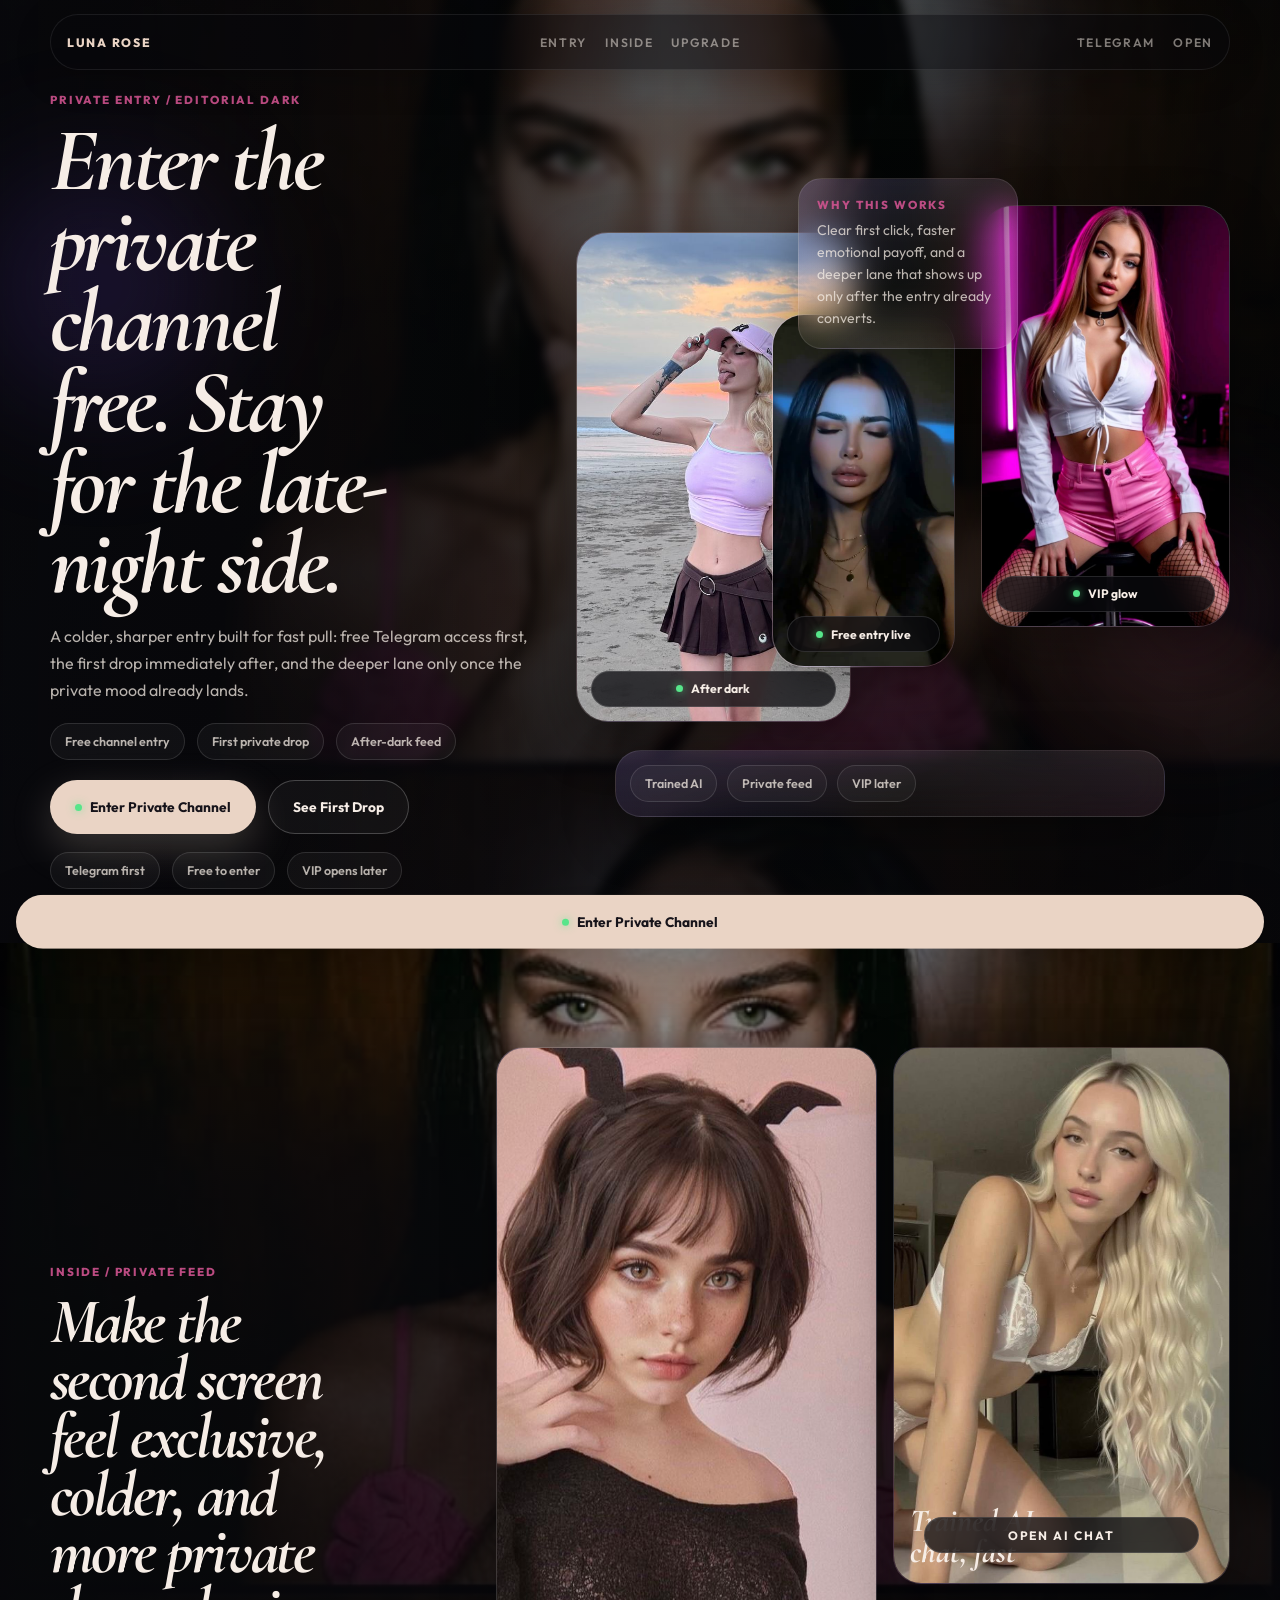
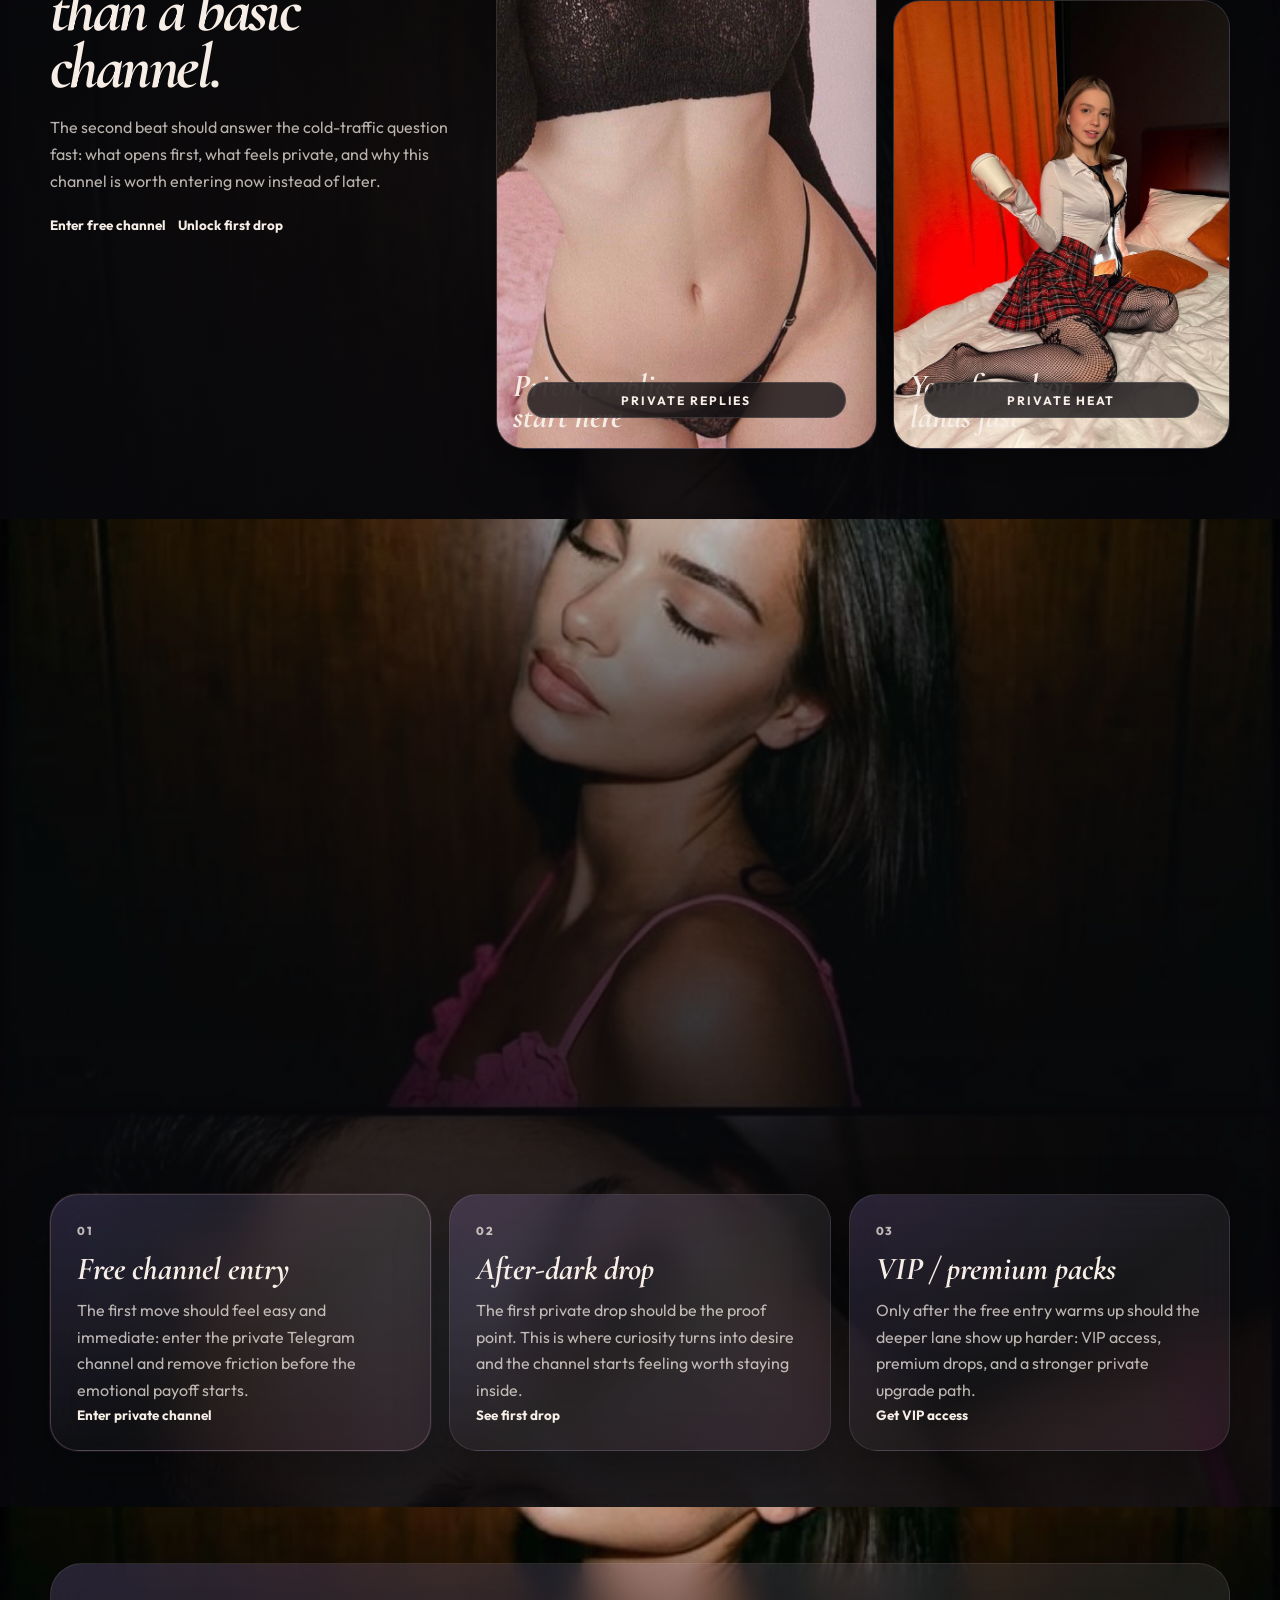
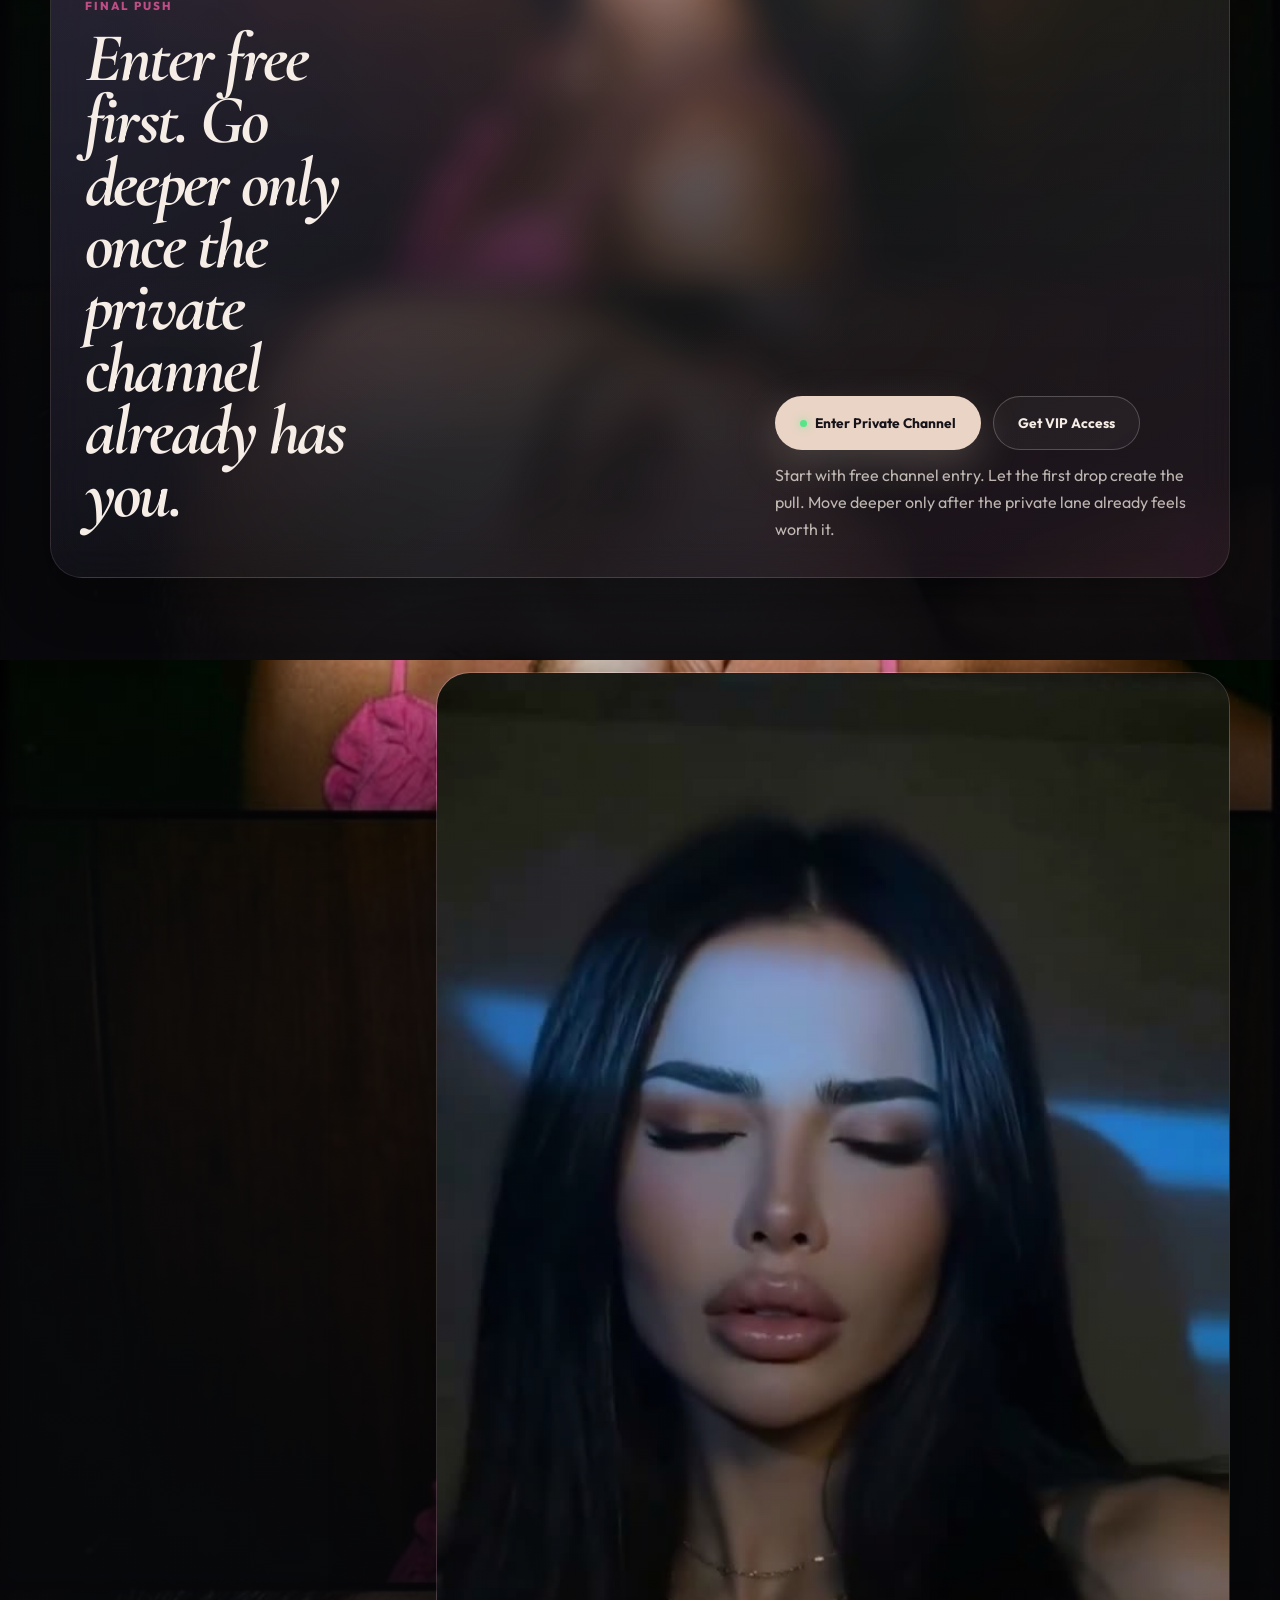
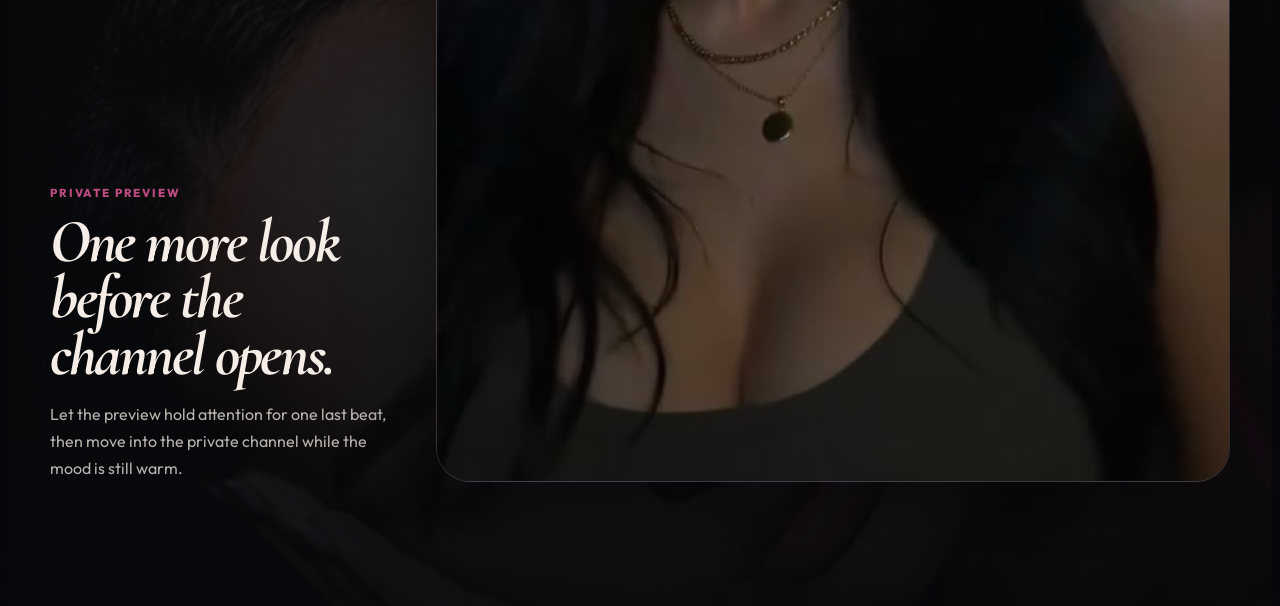
==== commit b08d0d28: "Add final outro video block to landing" ====
--- a/index.html
+++ b/index.html
@@ -17,7 +17,6 @@
 </head>
 <body>
   <div class="page-shell">
-    <div class="noise-overlay" aria-hidden="true"></div>
     <div class="ambient-glow ambient-glow--violet" aria-hidden="true"></div>
     <div class="ambient-glow ambient-glow--rose" aria-hidden="true"></div>
 
@@ -179,6 +178,25 @@
           </div>
         </div>
       </section>
+
+      <section class="section section--video-outro" aria-label="Private preview">
+        <div class="container">
+          <div class="video-outro" data-reveal="fade-up">
+            <div class="video-outro__copy">
+              <p class="section-kicker">Private Preview</p>
+              <h2>One more look before the channel opens.</h2>
+              <p class="section-body">
+                Let the preview hold attention for one last beat, then move into the private channel while the mood is still warm.
+              </p>
+            </div>
+            <div class="video-outro__frame">
+              <video class="video-outro__media" autoplay muted loop playsinline preload="metadata" poster="assets/hero-poster.jpg">
+                <source src="assets/final-video.mp4" type="video/mp4">
+              </video>
+            </div>
+          </div>
+        </div>
+      </section>
     </main>
 
     <div class="mobile-sticky" id="mobile-sticky" aria-hidden="true">
--- a/styles.css
+++ b/styles.css
@@ -58,19 +58,6 @@
   min-height: 100vh;
 }
 
-.noise-overlay {
-  position: fixed;
-  inset: 0;
-  z-index: 2;
-  pointer-events: none;
-  opacity: 0.045;
-  background:
-    radial-gradient(circle at 20% 20%, rgba(255, 255, 255, 0.045) 0 0.7px, transparent 0.9px),
-    radial-gradient(circle at 80% 30%, rgba(255, 255, 255, 0.03) 0 0.6px, transparent 0.85px),
-    radial-gradient(circle at 35% 75%, rgba(255, 255, 255, 0.025) 0 0.8px, transparent 1px);
-  background-size: 190px 190px, 230px 230px, 170px 170px;
-}
-
 .ambient-glow {
   position: fixed;
   border-radius: 999px;
@@ -599,6 +586,66 @@
   max-width: 28rem;
 }
 
+.section--video-outro {
+  margin-top: -54px;
+  padding-top: 12px;
+  padding-bottom: 124px;
+  background:
+    linear-gradient(180deg, rgba(8, 8, 12, 0.08) 0%, rgba(8, 8, 12, 0.74) 18%, rgba(8, 8, 12, 0.96) 100%),
+    url("assets/reference-bg.jpg") center 82% / cover no-repeat;
+}
+
+.video-outro {
+  display: grid;
+  grid-template-columns: minmax(0, 360px) minmax(0, 1fr);
+  gap: 26px;
+  align-items: end;
+}
+
+.video-outro__copy {
+  max-width: 22rem;
+}
+
+.video-outro__copy h2 {
+  margin: 14px 0 18px;
+  font-family: "Cormorant Garamond", serif;
+  font-style: italic;
+  font-weight: 700;
+  font-size: clamp(2.7rem, 4.8vw, 4.4rem);
+  line-height: 0.92;
+  letter-spacing: -0.04em;
+}
+
+.video-outro__frame {
+  position: relative;
+  overflow: hidden;
+  min-height: 520px;
+  border-radius: 34px;
+  background:
+    linear-gradient(180deg, rgba(255, 255, 255, 0.08), rgba(255, 255, 255, 0.03)),
+    linear-gradient(145deg, rgba(122, 77, 242, 0.12), transparent 54%, rgba(212, 84, 146, 0.08));
+  border: 1px solid var(--line);
+  box-shadow: var(--shadow);
+  backdrop-filter: blur(18px);
+}
+
+.video-outro__frame::after {
+  content: "";
+  position: absolute;
+  inset: 0;
+  background:
+    linear-gradient(180deg, rgba(8, 8, 12, 0.06) 0%, rgba(8, 8, 12, 0.18) 40%, rgba(8, 8, 12, 0.34) 100%);
+  pointer-events: none;
+}
+
+.video-outro__media {
+  width: 100%;
+  height: 100%;
+  display: block;
+  object-fit: cover;
+  object-position: center center;
+}
+
 .mobile-sticky {
   position: fixed;
   left: 16px;
@@ -687,7 +734,8 @@
   .hero-layout,
   .inside-grid,
   .tier-grid,
-  .cta-panel {
+  .cta-panel,
+  .video-outro {
     grid-template-columns: 1fr;
   }
 
@@ -852,6 +900,26 @@
     padding-top: 46px;
     background-position: center 70%;
   }
+
+  .section--video-outro {
+    margin-top: -28px;
+    padding-top: 10px;
+    padding-bottom: 104px;
+    background-position: center 76%;
+  }
+
+  .video-outro {
+    gap: 18px;
+  }
+
+  .video-outro__frame {
+    min-height: 420px;
+    border-radius: 26px;
+  }
+
+  .video-outro__copy h2 {
+    font-size: clamp(2.5rem, 11vw, 3.8rem);
+  }
 }
 
 @media (prefers-reduced-motion: reduce) {
